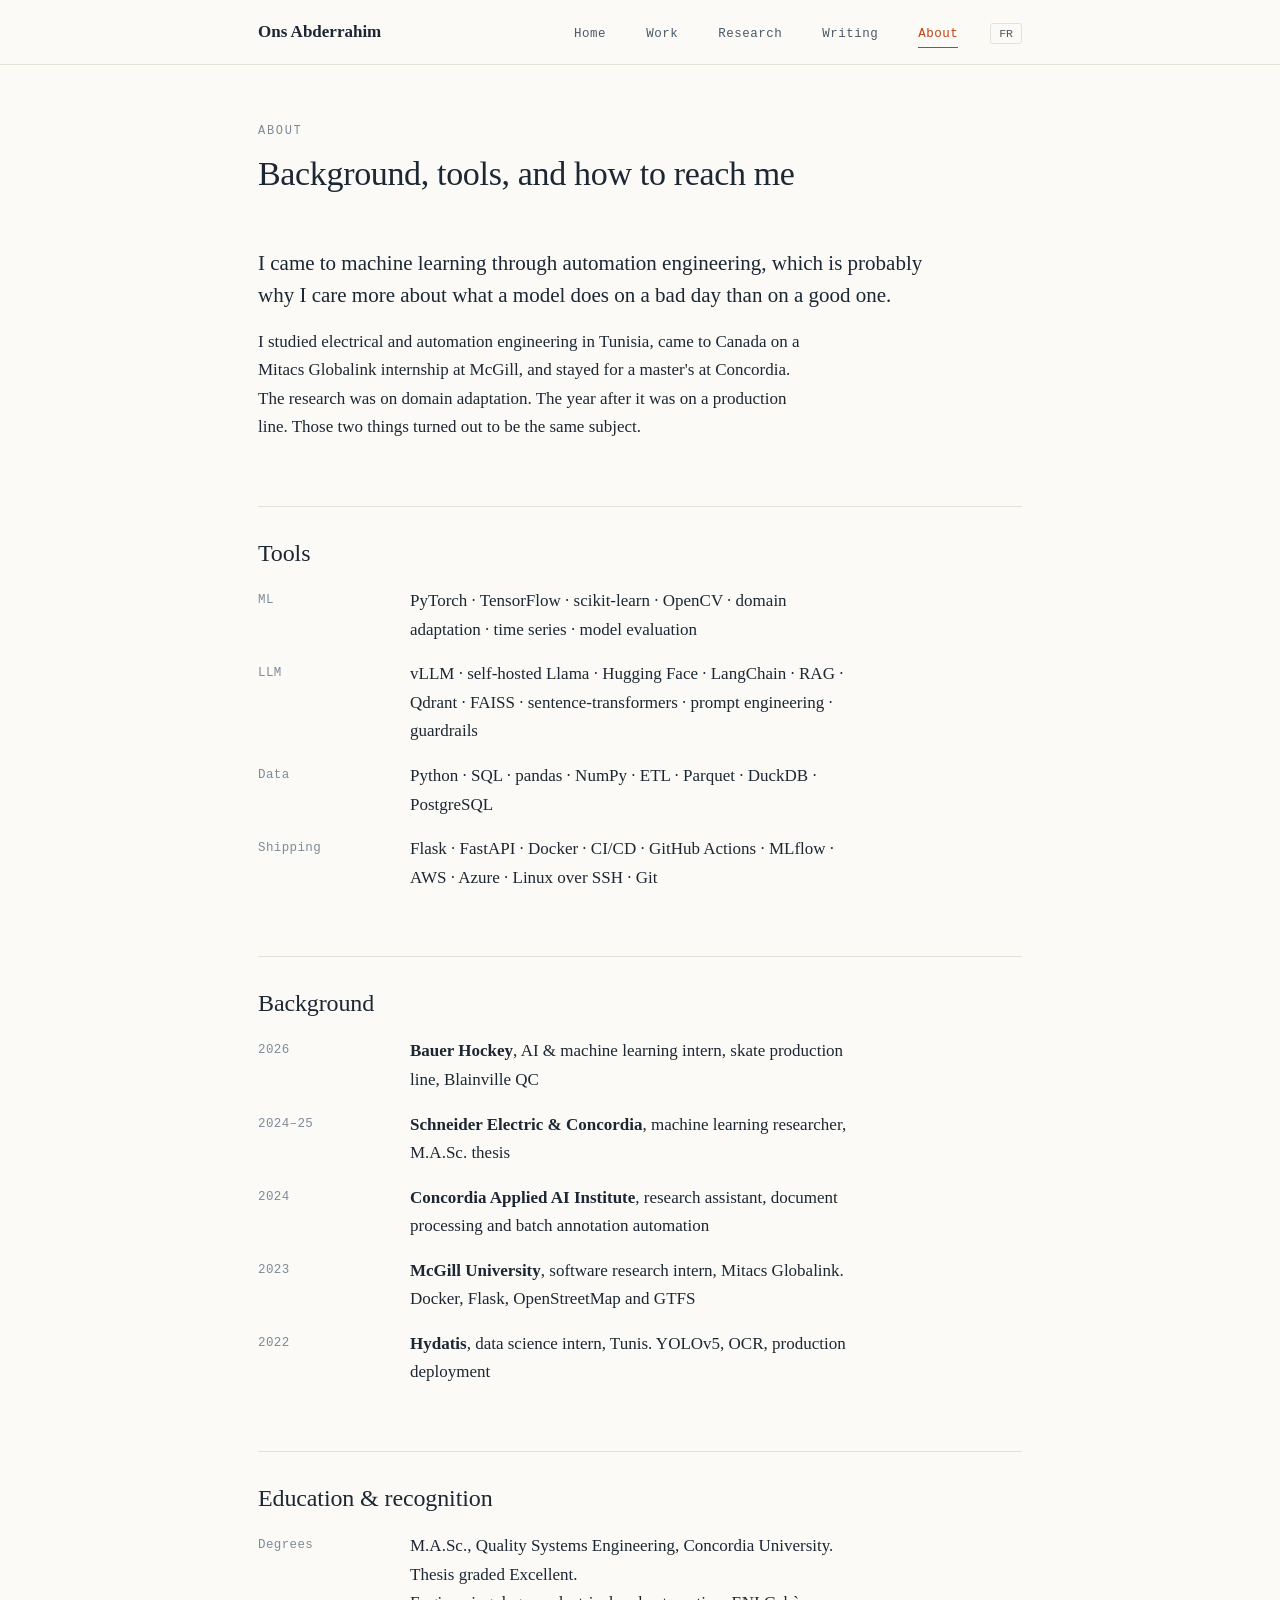
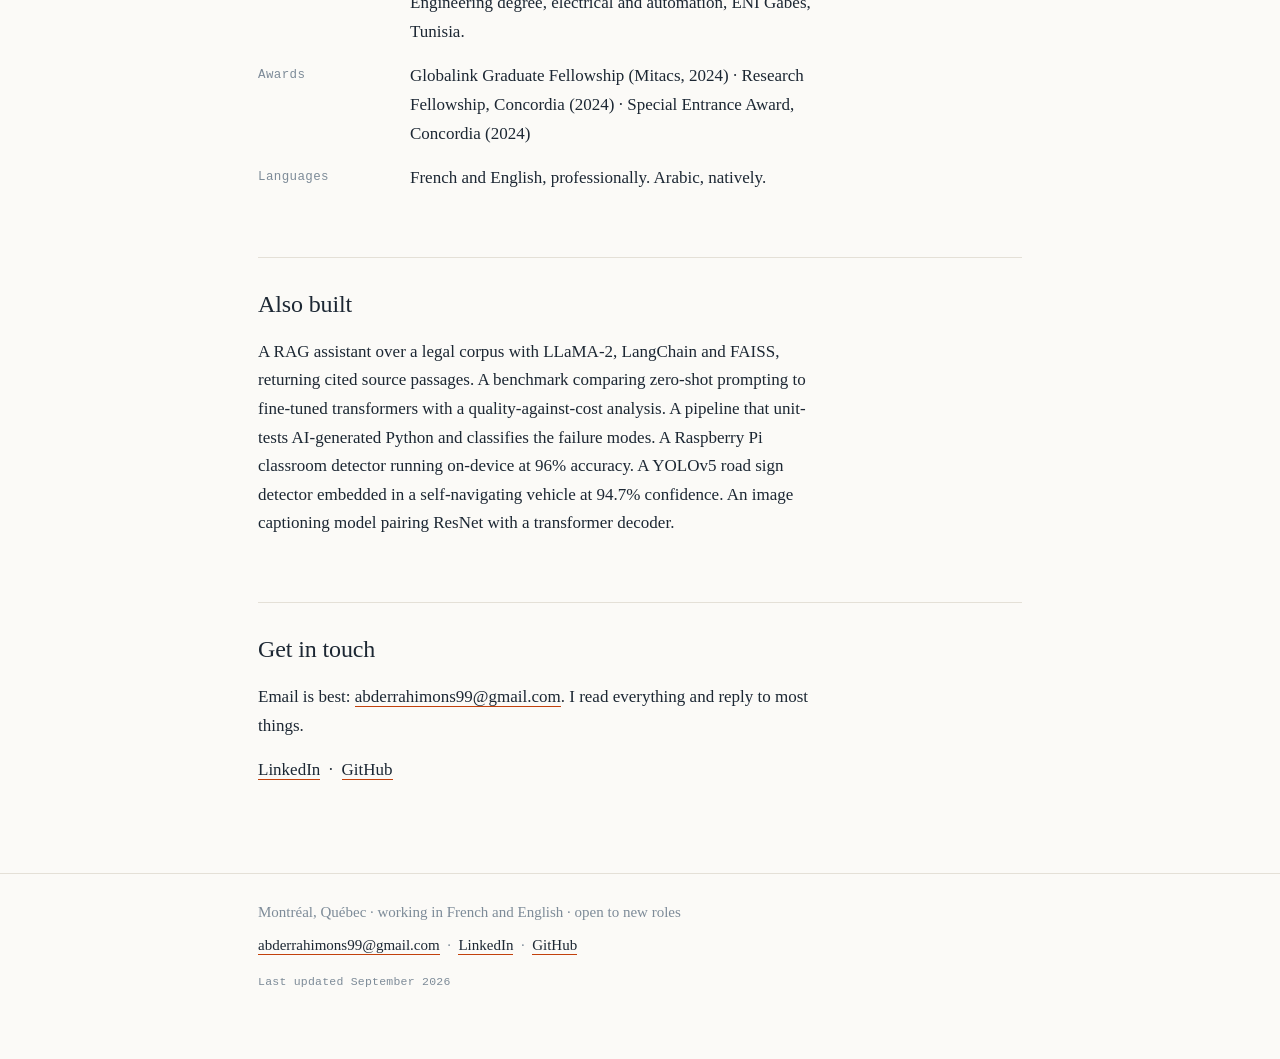
==== about.html @ 5cc40815 "Add files via upload" ====
<!DOCTYPE html>
<html lang="en">
<head>
<meta charset="utf-8">
<meta name="viewport" content="width=device-width,initial-scale=1">
<title>About | Ons Abderrahim</title>
<meta name="description" content="Background, tools, education and contact.">
<link rel="stylesheet" href="style.css">
</head>
<body>
<header class="site-head"><div class="wrap">
  <a class="brand" href="index.html">Ons Abderrahim</a>
  <nav class="site-nav">
    <a href="index.html">Home</a>
    <a href="work.html">Work</a>
    <a href="research.html">Research</a>
    <a href="writing.html">Writing</a>
    <a href="about.html">About</a>
    <button id="lang">FR</button>
  </nav>
</div></header>
<main class="wrap">
<div class="phead">
  <p class="eyebrow" data-en>About</p><p class="eyebrow" data-fr>À propos</p>
  <h1 data-en>Background, tools, and how to reach me</h1>
  <h1 data-fr>Parcours, outils, et comment me joindre</h1>
</div>

<section class="first">
  <p class="lead" data-en>I came to machine learning through automation engineering, which is probably why I care more about what a model does on a bad day than on a good one.</p>
  <p class="lead" data-fr>Je suis venue à l'apprentissage automatique par le génie de l'automatisation, ce qui explique sans doute pourquoi je m'intéresse davantage à ce qu'un modèle fait un mauvais jour qu'un bon.</p>
  <p data-en>I studied electrical and automation engineering in Tunisia, came to Canada on a Mitacs Globalink internship at McGill, and stayed for a master's at Concordia. The research was on domain adaptation. The year after it was on a production line. Those two things turned out to be the same subject.</p>
  <p data-fr>J'ai étudié le génie électrique et automatique en Tunisie, je suis venue au Canada pour un stage Mitacs Globalink à McGill, et je suis restée pour une maîtrise à Concordia. La recherche portait sur l'adaptation de domaine. L'année suivante s'est passée sur une ligne de production. Ces deux choses se sont révélées être le même sujet.</p>
</section>

<section>
  <h2 data-en>Tools</h2><h2 data-fr>Outils</h2>
  <div class="row"><div class="k">ML</div><div class="v">PyTorch · TensorFlow · scikit-learn · OpenCV · domain adaptation · time series · model evaluation</div></div>
  <div class="row"><div class="k">LLM</div><div class="v">vLLM · self-hosted Llama · Hugging Face · LangChain · RAG · Qdrant · FAISS · sentence-transformers · prompt engineering · guardrails</div></div>
  <div class="row"><div class="k" data-en>Data</div><div class="k" data-fr>Données</div><div class="v">Python · SQL · pandas · NumPy · ETL · Parquet · DuckDB · PostgreSQL</div></div>
  <div class="row"><div class="k" data-en>Shipping</div><div class="k" data-fr>Livraison</div><div class="v">Flask · FastAPI · Docker · CI/CD · GitHub Actions · MLflow · AWS · Azure · Linux over SSH · Git</div></div>
</section>

<section>
  <h2 data-en>Background</h2><h2 data-fr>Parcours</h2>
  <div class="row"><div class="k">2026</div>
    <div class="v" data-en><strong>Bauer Hockey</strong>, AI &amp; machine learning intern, skate production line, Blainville QC</div>
    <div class="v" data-fr><strong>Bauer Hockey</strong>, stagiaire IA et apprentissage automatique, ligne de production de patins, Blainville QC</div></div>
  <div class="row"><div class="k">2024–25</div>
    <div class="v" data-en><strong>Schneider Electric &amp; Concordia</strong>, machine learning researcher, M.A.Sc. thesis</div>
    <div class="v" data-fr><strong>Schneider Electric et Concordia</strong>, chercheuse en apprentissage automatique, mémoire de M.A.Sc.</div></div>
  <div class="row"><div class="k">2024</div>
    <div class="v" data-en><strong>Concordia Applied AI Institute</strong>, research assistant, document processing and batch annotation automation</div>
    <div class="v" data-fr><strong>Concordia Applied AI Institute</strong>, assistante de recherche, automatisation du traitement documentaire et de l'annotation par lots</div></div>
  <div class="row"><div class="k">2023</div>
    <div class="v" data-en><strong>McGill University</strong>, software research intern, Mitacs Globalink. Docker, Flask, OpenStreetMap and GTFS</div>
    <div class="v" data-fr><strong>Université McGill</strong>, stagiaire de recherche logicielle, Mitacs Globalink. Docker, Flask, OpenStreetMap et GTFS</div></div>
  <div class="row"><div class="k">2022</div>
    <div class="v" data-en><strong>Hydatis</strong>, data science intern, Tunis. YOLOv5, OCR, production deployment</div>
    <div class="v" data-fr><strong>Hydatis</strong>, stagiaire en science des données, Tunis. YOLOv5, OCR, mise en production</div></div>
</section>

<section>
  <h2 data-en>Education &amp; recognition</h2><h2 data-fr>Formation et distinctions</h2>
  <div class="row"><div class="k" data-en>Degrees</div><div class="k" data-fr>Diplômes</div>
    <div class="v" data-en>M.A.Sc., Quality Systems Engineering, Concordia University. Thesis graded Excellent.<br>Engineering degree, electrical and automation, ENI Gabès, Tunisia.</div>
    <div class="v" data-fr>M.A.Sc., ingénierie des systèmes qualité, Université Concordia. Mémoire classé Excellent.<br>Diplôme d'ingénieur, génie électrique et automatique, ENI Gabès, Tunisie.</div></div>
  <div class="row"><div class="k" data-en>Awards</div><div class="k" data-fr>Distinctions</div>
    <div class="v">Globalink Graduate Fellowship (Mitacs, 2024) · Research Fellowship, Concordia (2024) · Special Entrance Award, Concordia (2024)</div></div>
  <div class="row"><div class="k" data-en>Languages</div><div class="k" data-fr>Langues</div>
    <div class="v" data-en>French and English, professionally. Arabic, natively.</div>
    <div class="v" data-fr>Français et anglais, professionnellement. Arabe, langue maternelle.</div></div>
</section>

<section>
  <h2 data-en>Also built</h2><h2 data-fr>Aussi construit</h2>
  <p data-en>A RAG assistant over a legal corpus with LLaMA-2, LangChain and FAISS, returning cited source passages. A benchmark comparing zero-shot prompting to fine-tuned transformers with a quality-against-cost analysis. A pipeline that unit-tests AI-generated Python and classifies the failure modes. A Raspberry Pi classroom detector running on-device at 96% accuracy. A YOLOv5 road sign detector embedded in a self-navigating vehicle at 94.7% confidence. An image captioning model pairing ResNet with a transformer decoder.</p>
  <p data-fr>Un assistant RAG sur un corpus juridique avec LLaMA-2, LangChain et FAISS, restituant les passages sources cités. Un banc d'essai comparant le prompting zero-shot à des transformeurs affinés avec analyse qualité-coût. Un pipeline qui teste unitairement du code Python généré par IA et classifie les modes de défaillance. Un détecteur de salle de classe sur Raspberry Pi, inférence embarquée, 96 % de précision. Un détecteur de panneaux routiers YOLOv5 embarqué dans un véhicule autonome à 94,7 % de confiance. Un modèle de description d'images couplant ResNet à un décodeur transformeur.</p>
</section>

<section>
  <h2 data-en>Get in touch</h2><h2 data-fr>Me joindre</h2>
  <p data-en>Email is best: <a href="mailto:abderrahimons99@gmail.com">abderrahimons99@gmail.com</a>. I read everything and reply to most things.</p>
  <p data-fr>Le courriel est le plus simple : <a href="mailto:abderrahimons99@gmail.com">abderrahimons99@gmail.com</a>. Je lis tout et réponds à presque tout.</p>
  <p><a href="https://www.linkedin.com/in/ons-abderrahim">LinkedIn</a> &nbsp;·&nbsp; <a href="https://github.com/ons-abderrahim">GitHub</a></p>
</section>
</main>
<footer><div class="wrap">
  <p data-en>Montréal, Québec &middot; working in French and English &middot; open to new roles</p>
  <p data-fr>Montréal, Québec &middot; je travaille en français et en anglais &middot; ouverte à de nouveaux postes</p>
  <p><a href="mailto:abderrahimons99@gmail.com">abderrahimons99@gmail.com</a> &nbsp;·&nbsp;
     <a href="https://www.linkedin.com/in/ons-abderrahim">LinkedIn</a> &nbsp;·&nbsp;
     <a href="https://github.com/ons-abderrahim">GitHub</a></p>
  <p class="mono" style="margin-top:14px;font-size:11.5px">Last updated September 2026</p>
</div></footer>
<script src="nav.js"></script>
</body></html>
---- style.css ----
:root{
  --paper:#FBFAF7; --panel:#F4F1EA; --ink:#1C2733; --mid:#4A5A68; --muted:#7D8B98;
  --rule:#E4E0D7; --mark:#C2410C; --mark-soft:#FBEDE4;
  --serif:Georgia,'Iowan Old Style','Palatino Linotype',serif;
  --mono:ui-monospace,'SF Mono',Menlo,Consolas,monospace;
}
*{box-sizing:border-box}
html{-webkit-text-size-adjust:100%;scroll-behavior:smooth}
body{margin:0;background:var(--paper);color:var(--ink);font:17px/1.68 var(--serif)}
.wrap{max-width:820px;margin:0 auto;padding:0 28px}
a{color:var(--ink);text-decoration:none;border-bottom:1px solid var(--mark);padding-bottom:1px}
a:hover{background:var(--mark-soft)}
.mono{font-family:var(--mono);font-size:12.5px;letter-spacing:.02em}

/* ---- header ---- */
.site-head{border-bottom:1px solid var(--rule);background:var(--paper);position:sticky;top:0;z-index:10}
.site-head .wrap{display:flex;align-items:baseline;justify-content:space-between;padding-top:18px;padding-bottom:16px;gap:24px}
.brand{font-size:17px;font-weight:bold;border:0;white-space:nowrap}
.brand:hover{background:none;color:var(--mark)}
.site-nav{display:flex;align-items:baseline;gap:20px;flex-wrap:wrap}
.site-nav a{margin-right:20px}
.site-nav a:last-of-type{margin-right:12px}
.site-nav a{color:var(--mid);border:0;font-family:var(--mono);font-size:12.5px;letter-spacing:.04em}
.site-nav a:hover{color:var(--mark);background:none}
.site-nav a.on{color:var(--mark);border-bottom:1px solid var(--mark)}
#lang{cursor:pointer;background:none;border:1px solid var(--rule);border-radius:3px;
  color:var(--mid);font-family:var(--mono);font-size:11.5px;padding:3px 8px}
#lang:hover{color:var(--mark);border-color:var(--mark)}

/* ---- page heads ---- */
.phead{padding:56px 0 0}
.eyebrow{font-family:var(--mono);font-size:12px;letter-spacing:.14em;text-transform:uppercase;color:var(--muted);margin:0 0 12px}
h1{font-size:34px;line-height:1.22;margin:0;font-weight:normal;letter-spacing:-.01em}
.sub{font-size:19px;line-height:1.55;color:var(--mid);margin:16px 0 0;max-width:60ch}

/* ---- text ---- */
h2{font-size:24px;margin:0 0 14px;font-weight:normal;letter-spacing:-.005em}
h3{font-size:18px;margin:0 0 4px}
p{margin:0 0 16px;max-width:66ch}
.lead{font-size:21px;line-height:1.55}
em.hl{font-style:normal;background:var(--mark-soft);padding:1px 4px}
.num{color:var(--mark);font-weight:bold}
.muted{color:var(--muted)}

/* ---- sections ---- */
section{margin:64px 0 0;padding-top:26px;border-top:1px solid var(--rule)}
section.first{border-top:0;padding-top:0;margin-top:52px}

/* ---- case study ---- */
.case{margin:0 0 60px;padding:0 0 60px;border-bottom:1px solid var(--rule)}
.case:last-child{border-bottom:0;margin-bottom:0;padding-bottom:0}
.case-meta{font-family:var(--mono);font-size:12.5px;color:var(--muted);margin:0 0 10px;letter-spacing:.03em}
.case h2{margin-bottom:6px}
.field{margin:22px 0 0}
.field .label{font-family:var(--mono);font-size:11.5px;letter-spacing:.12em;text-transform:uppercase;color:var(--mark);margin:0 0 6px}
blockquote{margin:26px 0;padding:2px 0 2px 20px;border-left:2px solid var(--mark);font-size:19px;line-height:1.55}
blockquote p:last-child{margin-bottom:0}
.stack{font-family:var(--mono);font-size:12.5px;color:var(--muted);margin-top:22px;line-height:1.7}

/* ---- cards / lists ---- */
.teasers{margin:34px 0 0}
.teaser{display:block;border:1px solid var(--rule);border-radius:5px;background:#fff;
  padding:20px 22px;margin:0 0 14px;color:inherit}
.teaser:hover{border-color:var(--mark);background:#fff}
.teaser .t{font-weight:bold;font-size:17px}
.teaser .d{color:var(--mid);margin:5px 0 0;font-size:15.5px;line-height:1.55}
.teaser .w{font-family:var(--mono);font-size:11.5px;color:var(--muted);margin-top:9px;letter-spacing:.04em}

.pub{margin:0 0 22px;padding:0 0 22px;border-bottom:1px solid var(--rule);max-width:70ch}
.pub:last-child{border-bottom:0}
.pub .venue{font-family:var(--mono);font-size:12.5px;color:var(--muted);display:block;margin-top:5px}

.row{display:flex;gap:22px;margin:0 0 16px;max-width:70ch}
.row .k{flex:0 0 130px;font-family:var(--mono);font-size:12.5px;color:var(--muted);letter-spacing:.03em;padding-top:3px}
.row .v{flex:1}

pre{background:var(--panel);border:1px solid var(--rule);border-radius:4px;padding:16px 18px;
  overflow-x:auto;font-family:var(--mono);font-size:12.5px;line-height:1.6;margin:0 0 18px}
code{font-family:var(--mono);font-size:.92em;background:var(--panel);padding:1px 4px;border-radius:3px}
pre code{background:none;padding:0}

footer{margin:88px 0 0;padding:26px 0 60px;border-top:1px solid var(--rule);color:var(--muted);font-size:15px}
footer p{margin:0 0 8px}

/* ---- bilingual ---- */
[data-fr]{display:none}
body.fr [data-en]{display:none}
body.fr [data-fr]{display:block}
body.fr span[data-fr],body.fr em[data-fr],body.fr a[data-fr],body.fr strong[data-fr]{display:inline}
span[data-en],em[data-en],a[data-en],strong[data-en]{display:inline}

@media(max-width:640px){
  body{font-size:16px} h1{font-size:27px} .sub{font-size:17px} .lead{font-size:19px}
  .site-head .wrap{flex-direction:column;align-items:flex-start;gap:12px}
  .row{display:block}.row .k{margin-bottom:3px}
}

/* ============ MOTION & DEPTH ============ */

/* scroll reveal */
.rise{opacity:0;transform:translateY(16px);
  transition:opacity .62s cubic-bezier(.22,.68,.36,1),transform .62s cubic-bezier(.22,.68,.36,1)}
.rise.in{opacity:1;transform:none}

/* hero: staggered entrance on load */
@keyframes riseIn{from{opacity:0;transform:translateY(18px)}to{opacity:1;transform:none}}
.phead h1{animation:riseIn .7s cubic-bezier(.22,.68,.36,1) both}
.phead .eyebrow{animation:riseIn .6s cubic-bezier(.22,.68,.36,1) both}
.phead .sub{animation:riseIn .7s cubic-bezier(.22,.68,.36,1) .12s both}

/* the highlight wipes in behind the key phrase */
@keyframes wipe{from{background-size:0 100%}to{background-size:100% 100%}}
em.hl{background:linear-gradient(var(--mark-soft),var(--mark-soft)) left center/0 100% no-repeat;
  animation:wipe .75s cubic-bezier(.22,.68,.36,1) .55s forwards;padding:1px 5px}

/* nav underline grows from the left */
.site-nav a{position:relative;padding-bottom:3px}
.site-nav a::after{content:"";position:absolute;left:0;bottom:0;height:1px;width:100%;
  background:var(--mark);transform:scaleX(0);transform-origin:left;
  transition:transform .28s cubic-bezier(.22,.68,.36,1)}
.site-nav a:hover::after{transform:scaleX(1)}
.site-nav a.on::after{transform:scaleX(1)}
.site-nav a.on{border-bottom:0}

/* teaser cards lift and reveal an arrow */
.teaser{transition:transform .3s cubic-bezier(.22,.68,.36,1),box-shadow .3s ease,border-color .3s ease;
  position:relative;overflow:hidden}
.teaser::before{content:"";position:absolute;left:0;top:0;bottom:0;width:3px;background:var(--mark);
  transform:scaleY(0);transform-origin:top;transition:transform .34s cubic-bezier(.22,.68,.36,1)}
.teaser:hover{transform:translateY(-3px);box-shadow:0 10px 26px -14px rgba(28,39,51,.28);border-color:var(--rule)}
.teaser:hover::before{transform:scaleY(1)}
.teaser .t{transition:color .22s ease}
.teaser:hover .t{color:var(--mark)}
.teaser .t::after{content:" \2192";opacity:0;margin-left:0;
  transition:opacity .26s ease,margin-left .26s cubic-bezier(.22,.68,.36,1)}
.teaser:hover .t::after{opacity:1;margin-left:5px}

/* case studies: a marker in the left gutter */
.case{position:relative}
@media(min-width:1040px){
  .case::before{content:"";position:absolute;left:-38px;top:9px;width:7px;height:7px;
    border-radius:50%;background:var(--mark);opacity:.85}
  .case::after{content:"";position:absolute;left:-35px;top:24px;bottom:8px;width:1px;
    background:linear-gradient(var(--rule),transparent)}
  .case:last-child::after{display:none}
}

/* field labels get a small leading rule that draws in */
.field .label{position:relative;padding-left:0}
.field{border-left:1px solid var(--rule);padding-left:18px;margin-left:1px;
  transition:border-color .3s ease}
.field:hover{border-left-color:var(--mark)}

/* blockquote mark */
blockquote{position:relative;background:linear-gradient(90deg,var(--mark-soft),transparent 62%);
  padding:14px 0 14px 20px;border-radius:0 4px 4px 0}

/* links: underline grows rather than sits there */
main a:not(.teaser):not(.brand){border-bottom:0;
  background:linear-gradient(var(--mark),var(--mark)) left bottom/100% 1px no-repeat;
  padding-bottom:1px;transition:background-size .26s cubic-bezier(.22,.68,.36,1)}
main a:not(.teaser):not(.brand):hover{background-image:linear-gradient(var(--mark-soft),var(--mark-soft));
  background-size:100% 100%}

/* numbers tick up slightly on hover of their paragraph */
.num{transition:color .2s ease}
p:hover .num{color:#9A3412}

/* publications */
.pub{transition:padding-left .3s cubic-bezier(.22,.68,.36,1)}
.pub:hover{padding-left:10px}

/* reading progress */
#prog{position:fixed;top:0;left:0;height:2px;width:0;background:var(--mark);z-index:20;
  transition:width .08s linear}

/* respect reduced motion */
@media (prefers-reduced-motion:reduce){
  *,*::before,*::after{animation:none !important;transition:none !important}
  .rise{opacity:1;transform:none}
  em.hl{background:var(--mark-soft);background-size:auto}
}
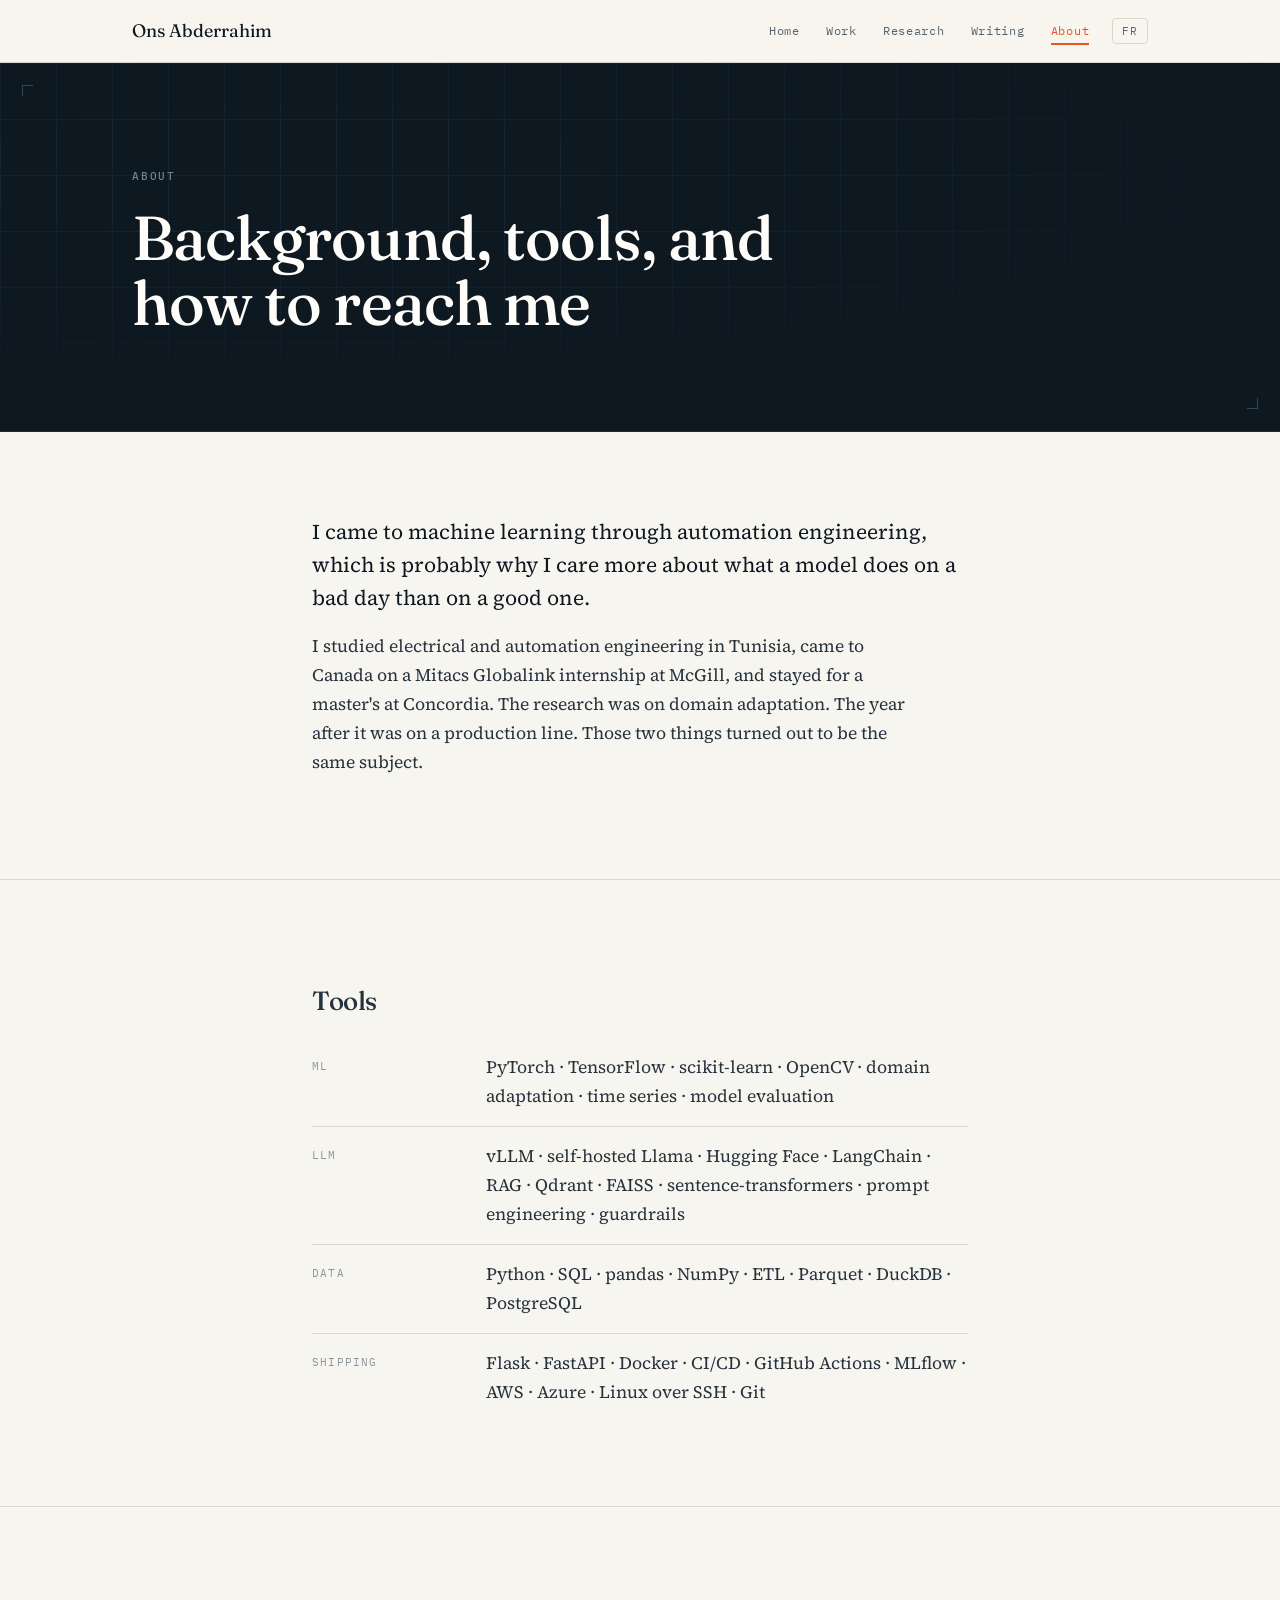
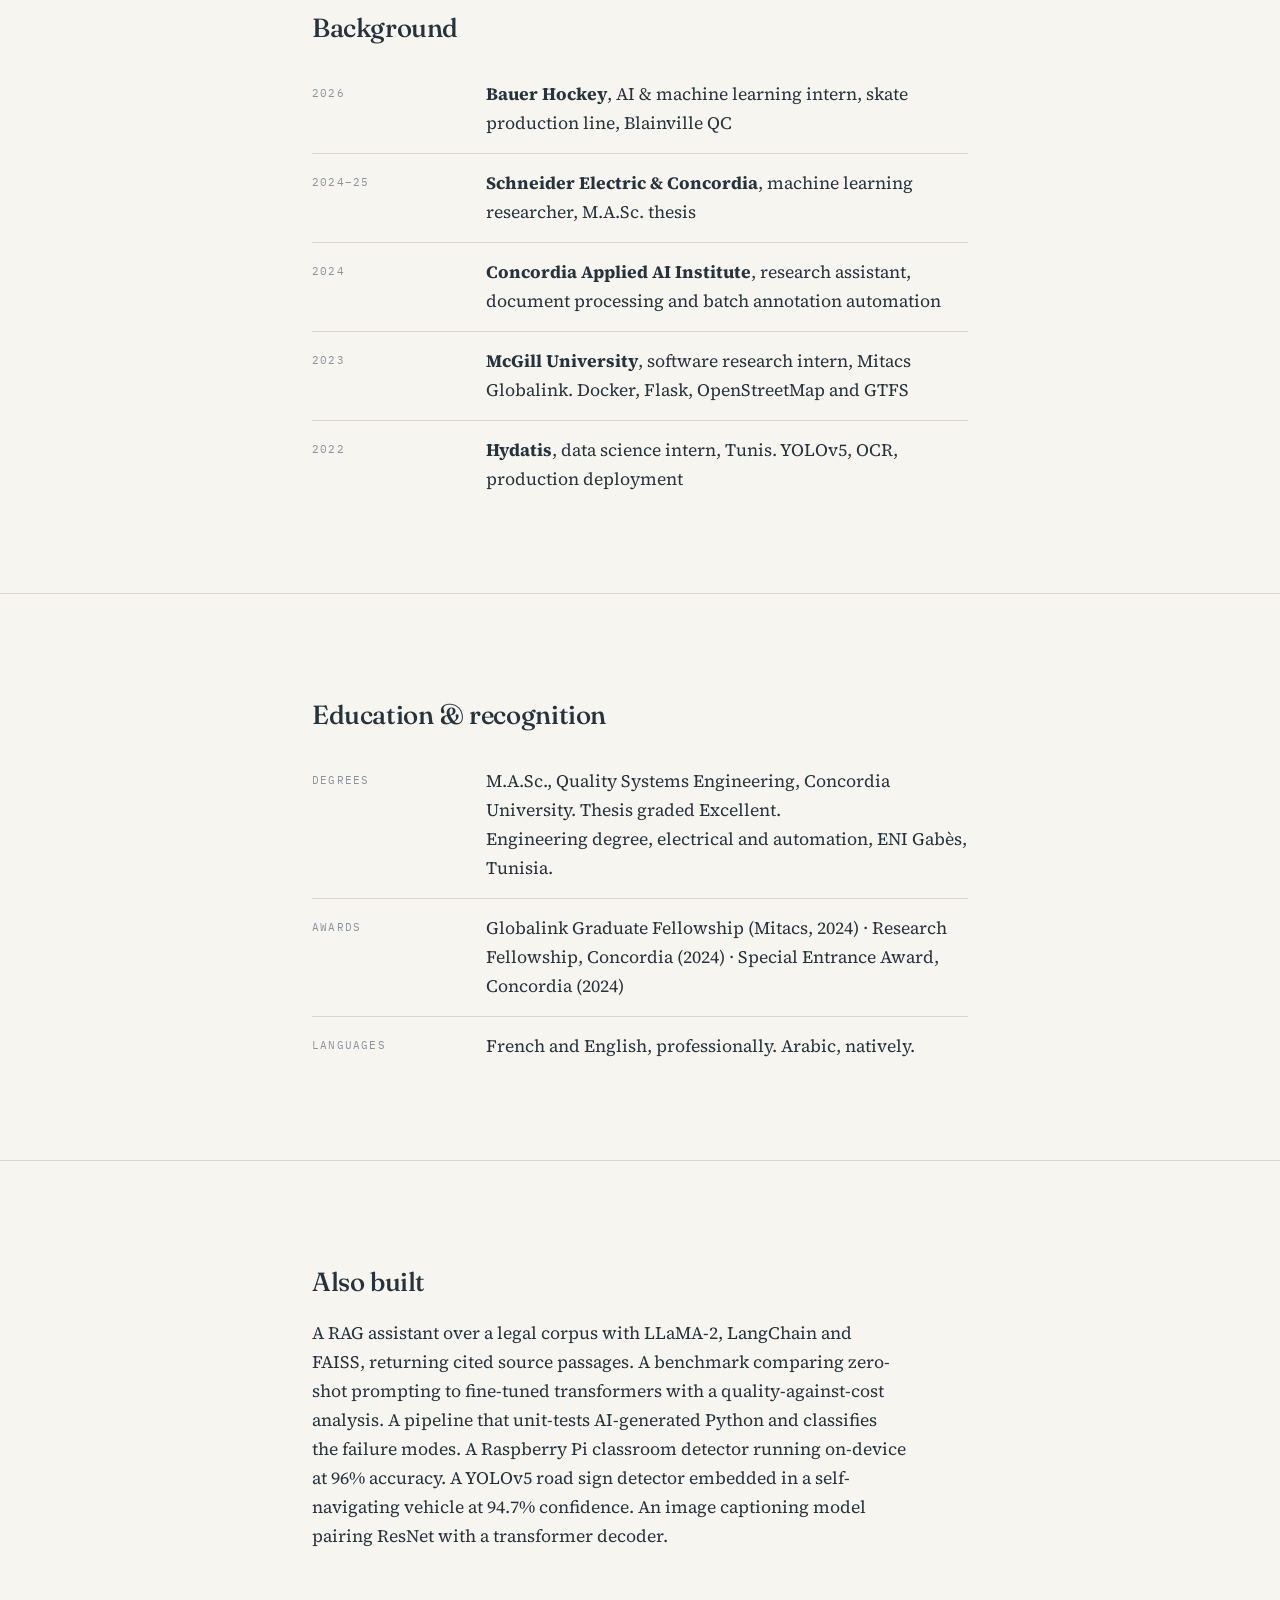
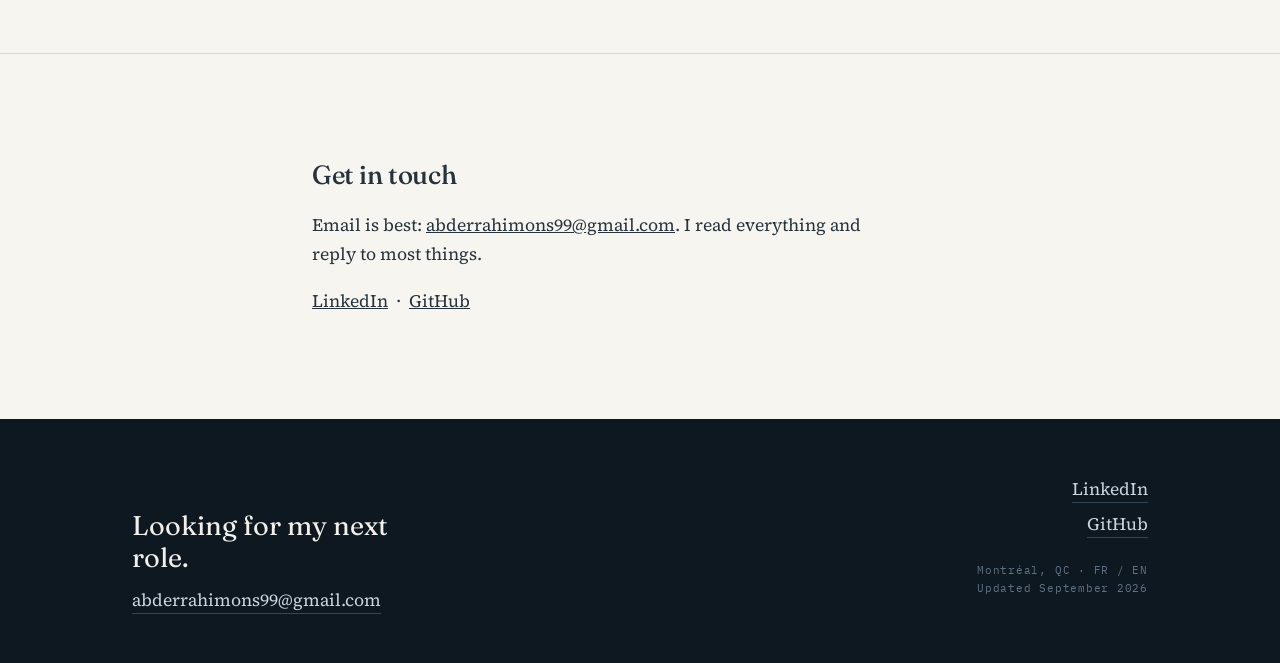
==== commit 412c0dac: "Add files via upload" ====
--- a/about.html
+++ b/about.html
@@ -5,43 +5,40 @@
 <meta name="viewport" content="width=device-width,initial-scale=1">
 <title>About | Ons Abderrahim</title>
 <meta name="description" content="Background, tools, education and contact.">
-<link rel="stylesheet" href="style.css">
-</head>
-<body>
-<header class="site-head"><div class="wrap">
+<link rel="preconnect" href="https://fonts.googleapis.com"><link rel="preconnect" href="https://fonts.gstatic.com" crossorigin>
+<link href="https://fonts.googleapis.com/css2?family=Fraunces:opsz,wght@9..144,400..600&family=IBM+Plex+Mono:wght@400;500&family=Source+Serif+4:opsz,wght@8..60,400;600&display=swap" rel="stylesheet">
+<link rel="stylesheet" href="style.css"></head><body>
+<header class="head"><div class="wrap">
   <a class="brand" href="index.html">Ons Abderrahim</a>
-  <nav class="site-nav">
-    <a href="index.html">Home</a>
-    <a href="work.html">Work</a>
-    <a href="research.html">Research</a>
-    <a href="writing.html">Writing</a>
-    <a href="about.html">About</a>
+  <nav class="nav">
+    <a href="index.html">Home</a><a href="work.html">Work</a><a href="research.html">Research</a>
+    <a href="writing.html">Writing</a><a href="about.html">About</a>
     <button id="lang">FR</button>
   </nav>
 </div></header>
-<main class="wrap">
-<div class="phead">
-  <p class="eyebrow" data-en>About</p><p class="eyebrow" data-fr>À propos</p>
+
+
+<main>
+<section class="hero"><span class="tick tl"></span><span class="tick br"></span><div class="wrap">
+  <p class="lab" data-en>About</p><p class="lab" data-fr>À propos</p>
   <h1 data-en>Background, tools, and how to reach me</h1>
   <h1 data-fr>Parcours, outils, et comment me joindre</h1>
-</div>
-
-<section class="first">
+</div></div></section>
+<main>
+<section><div class="wrap narrow">
   <p class="lead" data-en>I came to machine learning through automation engineering, which is probably why I care more about what a model does on a bad day than on a good one.</p>
   <p class="lead" data-fr>Je suis venue à l'apprentissage automatique par le génie de l'automatisation, ce qui explique sans doute pourquoi je m'intéresse davantage à ce qu'un modèle fait un mauvais jour qu'un bon.</p>
   <p data-en>I studied electrical and automation engineering in Tunisia, came to Canada on a Mitacs Globalink internship at McGill, and stayed for a master's at Concordia. The research was on domain adaptation. The year after it was on a production line. Those two things turned out to be the same subject.</p>
   <p data-fr>J'ai étudié le génie électrique et automatique en Tunisie, je suis venue au Canada pour un stage Mitacs Globalink à McGill, et je suis restée pour une maîtrise à Concordia. La recherche portait sur l'adaptation de domaine. L'année suivante s'est passée sur une ligne de production. Ces deux choses se sont révélées être le même sujet.</p>
-</section>
-
-<section>
+</div></div></section>
+<section><div class="wrap narrow">
   <h2 data-en>Tools</h2><h2 data-fr>Outils</h2>
   <div class="row"><div class="k">ML</div><div class="v">PyTorch · TensorFlow · scikit-learn · OpenCV · domain adaptation · time series · model evaluation</div></div>
   <div class="row"><div class="k">LLM</div><div class="v">vLLM · self-hosted Llama · Hugging Face · LangChain · RAG · Qdrant · FAISS · sentence-transformers · prompt engineering · guardrails</div></div>
   <div class="row"><div class="k" data-en>Data</div><div class="k" data-fr>Données</div><div class="v">Python · SQL · pandas · NumPy · ETL · Parquet · DuckDB · PostgreSQL</div></div>
   <div class="row"><div class="k" data-en>Shipping</div><div class="k" data-fr>Livraison</div><div class="v">Flask · FastAPI · Docker · CI/CD · GitHub Actions · MLflow · AWS · Azure · Linux over SSH · Git</div></div>
-</section>
-
-<section>
+</div></div></section>
+<section><div class="wrap narrow">
   <h2 data-en>Background</h2><h2 data-fr>Parcours</h2>
   <div class="row"><div class="k">2026</div>
     <div class="v" data-en><strong>Bauer Hockey</strong>, AI &amp; machine learning intern, skate production line, Blainville QC</div>
@@ -58,9 +55,8 @@
   <div class="row"><div class="k">2022</div>
     <div class="v" data-en><strong>Hydatis</strong>, data science intern, Tunis. YOLOv5, OCR, production deployment</div>
     <div class="v" data-fr><strong>Hydatis</strong>, stagiaire en science des données, Tunis. YOLOv5, OCR, mise en production</div></div>
-</section>
-
-<section>
+</div></div></section>
+<section><div class="wrap narrow">
   <h2 data-en>Education &amp; recognition</h2><h2 data-fr>Formation et distinctions</h2>
   <div class="row"><div class="k" data-en>Degrees</div><div class="k" data-fr>Diplômes</div>
     <div class="v" data-en>M.A.Sc., Quality Systems Engineering, Concordia University. Thesis graded Excellent.<br>Engineering degree, electrical and automation, ENI Gabès, Tunisia.</div>
@@ -70,28 +66,30 @@
   <div class="row"><div class="k" data-en>Languages</div><div class="k" data-fr>Langues</div>
     <div class="v" data-en>French and English, professionally. Arabic, natively.</div>
     <div class="v" data-fr>Français et anglais, professionnellement. Arabe, langue maternelle.</div></div>
-</section>
-
-<section>
+</div></div></section>
+<section><div class="wrap narrow">
   <h2 data-en>Also built</h2><h2 data-fr>Aussi construit</h2>
   <p data-en>A RAG assistant over a legal corpus with LLaMA-2, LangChain and FAISS, returning cited source passages. A benchmark comparing zero-shot prompting to fine-tuned transformers with a quality-against-cost analysis. A pipeline that unit-tests AI-generated Python and classifies the failure modes. A Raspberry Pi classroom detector running on-device at 96% accuracy. A YOLOv5 road sign detector embedded in a self-navigating vehicle at 94.7% confidence. An image captioning model pairing ResNet with a transformer decoder.</p>
   <p data-fr>Un assistant RAG sur un corpus juridique avec LLaMA-2, LangChain et FAISS, restituant les passages sources cités. Un banc d'essai comparant le prompting zero-shot à des transformeurs affinés avec analyse qualité-coût. Un pipeline qui teste unitairement du code Python généré par IA et classifie les modes de défaillance. Un détecteur de salle de classe sur Raspberry Pi, inférence embarquée, 96 % de précision. Un détecteur de panneaux routiers YOLOv5 embarqué dans un véhicule autonome à 94,7 % de confiance. Un modèle de description d'images couplant ResNet à un décodeur transformeur.</p>
-</section>
-
-<section>
+</div></div></section>
+<section><div class="wrap narrow">
   <h2 data-en>Get in touch</h2><h2 data-fr>Me joindre</h2>
   <p data-en>Email is best: <a href="mailto:abderrahimons99@gmail.com">abderrahimons99@gmail.com</a>. I read everything and reply to most things.</p>
   <p data-fr>Le courriel est le plus simple : <a href="mailto:abderrahimons99@gmail.com">abderrahimons99@gmail.com</a>. Je lis tout et réponds à presque tout.</p>
   <p><a href="https://www.linkedin.com/in/ons-abderrahim">LinkedIn</a> &nbsp;·&nbsp; <a href="https://github.com/ons-abderrahim">GitHub</a></p>
-</section>
+</div></section>
 </main>
-<footer><div class="wrap">
-  <p data-en>Montréal, Québec &middot; working in French and English &middot; open to new roles</p>
-  <p data-fr>Montréal, Québec &middot; je travaille en français et en anglais &middot; ouverte à de nouveaux postes</p>
-  <p><a href="mailto:abderrahimons99@gmail.com">abderrahimons99@gmail.com</a> &nbsp;·&nbsp;
-     <a href="https://www.linkedin.com/in/ons-abderrahim">LinkedIn</a> &nbsp;·&nbsp;
-     <a href="https://github.com/ons-abderrahim">GitHub</a></p>
-  <p class="mono" style="margin-top:14px;font-size:11.5px">Last updated September 2026</p>
-</div></footer>
-<script src="nav.js"></script>
-</body></html>
+</main>
+<footer><div class="wrap"><div class="fgrid">
+  <div>
+    <p class="big" data-en>Looking for my next role.</p>
+    <p class="big" data-fr>À la recherche de mon prochain poste.</p>
+    <p style="margin:0"><a href="mailto:abderrahimons99@gmail.com">abderrahimons99@gmail.com</a></p>
+  </div>
+  <div style="text-align:right">
+    <p style="margin:0 0 6px"><a href="https://www.linkedin.com/in/ons-abderrahim">LinkedIn</a></p>
+    <p style="margin:0 0 6px"><a href="https://github.com/ons-abderrahim">GitHub</a></p>
+    <p class="meta">Montréal, QC &middot; FR / EN<br>Updated September 2026</p>
+  </div>
+</div></div></footer>
+<script src="app.js"></script></body></html>
--- a/style.css
+++ b/style.css
@@ -1,182 +1,203 @@
+/* ===================================================================
+   Ons Abderrahim — portfolio
+   Blueprint palette. Fraunces display / IBM Plex Mono / system serif.
+   =================================================================== */
 :root{
-  --paper:#FBFAF7; --panel:#F4F1EA; --ink:#1C2733; --mid:#4A5A68; --muted:#7D8B98;
-  --rule:#E4E0D7; --mark:#C2410C; --mark-soft:#FBEDE4;
-  --serif:Georgia,'Iowan Old Style','Palatino Linotype',serif;
-  --mono:ui-monospace,'SF Mono',Menlo,Consolas,monospace;
+  --ink:#0E1821; --ink-2:#16232F; --line:#1E2E3C;
+  --paper:#F7F5F0; --paper-2:#EFEBE2; --rule:#DDD7C9;
+  --body:#26323C; --mid:#55646F; --muted:#8A949D;
+  --sig:#E2581F; --sig-2:#B8420F; --sig-soft:#FBE9DF;
+  --blue:#2E6F8E;
+  --disp:'Fraunces',Georgia,serif;
+  --txt:'Source Serif 4',Georgia,serif;
+  --mono:'IBM Plex Mono',ui-monospace,Menlo,monospace;
+  --max:1080px;
 }
 *{box-sizing:border-box}
 html{-webkit-text-size-adjust:100%;scroll-behavior:smooth}
-body{margin:0;background:var(--paper);color:var(--ink);font:17px/1.68 var(--serif)}
-.wrap{max-width:820px;margin:0 auto;padding:0 28px}
-a{color:var(--ink);text-decoration:none;border-bottom:1px solid var(--mark);padding-bottom:1px}
-a:hover{background:var(--mark-soft)}
-.mono{font-family:var(--mono);font-size:12.5px;letter-spacing:.02em}
-
-/* ---- header ---- */
-.site-head{border-bottom:1px solid var(--rule);background:var(--paper);position:sticky;top:0;z-index:10}
-.site-head .wrap{display:flex;align-items:baseline;justify-content:space-between;padding-top:18px;padding-bottom:16px;gap:24px}
-.brand{font-size:17px;font-weight:bold;border:0;white-space:nowrap}
-.brand:hover{background:none;color:var(--mark)}
-.site-nav{display:flex;align-items:baseline;gap:20px;flex-wrap:wrap}
-.site-nav a{margin-right:20px}
-.site-nav a:last-of-type{margin-right:12px}
-.site-nav a{color:var(--mid);border:0;font-family:var(--mono);font-size:12.5px;letter-spacing:.04em}
-.site-nav a:hover{color:var(--mark);background:none}
-.site-nav a.on{color:var(--mark);border-bottom:1px solid var(--mark)}
-#lang{cursor:pointer;background:none;border:1px solid var(--rule);border-radius:3px;
-  color:var(--mid);font-family:var(--mono);font-size:11.5px;padding:3px 8px}
-#lang:hover{color:var(--mark);border-color:var(--mark)}
-
-/* ---- page heads ---- */
-.phead{padding:56px 0 0}
-.eyebrow{font-family:var(--mono);font-size:12px;letter-spacing:.14em;text-transform:uppercase;color:var(--muted);margin:0 0 12px}
-h1{font-size:34px;line-height:1.22;margin:0;font-weight:normal;letter-spacing:-.01em}
-.sub{font-size:19px;line-height:1.55;color:var(--mid);margin:16px 0 0;max-width:60ch}
-
-/* ---- text ---- */
-h2{font-size:24px;margin:0 0 14px;font-weight:normal;letter-spacing:-.005em}
-h3{font-size:18px;margin:0 0 4px}
-p{margin:0 0 16px;max-width:66ch}
-.lead{font-size:21px;line-height:1.55}
-em.hl{font-style:normal;background:var(--mark-soft);padding:1px 4px}
-.num{color:var(--mark);font-weight:bold}
+body{margin:0;background:var(--paper);color:var(--body);
+  font:17.5px/1.66 var(--txt);font-variation-settings:"opsz" 14}
+.wrap{max-width:var(--max);margin:0 auto;padding:0 32px}
+.narrow{max-width:720px}
+img,svg{max-width:100%}
+
+h1,h2,h3{font-family:var(--disp);font-weight:500;letter-spacing:-.015em;line-height:1.14;
+  font-variation-settings:"SOFT" 0,"WONK" 1,"opsz" 40}
+a{color:inherit}
+
+/* ---------- label / mono ---------- */
+.lab{display:block;font-family:var(--mono);font-size:11px;letter-spacing:.16em;text-transform:uppercase;
+  color:var(--muted);font-weight:500}
+.lab-sig{color:var(--sig)}
+
+/* ================= HEADER ================= */
+.head{position:sticky;top:0;z-index:40;background:rgba(247,245,240,.88);
+  backdrop-filter:saturate(1.4) blur(10px);border-bottom:1px solid var(--rule)}
+.head .wrap{display:flex;align-items:center;justify-content:space-between;height:62px;gap:26px}
+.brand{font-family:var(--disp);font-size:18px;text-decoration:none;color:var(--ink);
+  font-variation-settings:"WONK" 1;white-space:nowrap}
+.brand:hover{color:var(--sig)}
+.nav{display:flex;align-items:center;gap:4px;flex-wrap:wrap}
+.nav a{font-family:var(--mono);font-size:12px;letter-spacing:.06em;color:var(--mid);
+  text-decoration:none;padding:7px 11px;border-radius:4px;position:relative;transition:color .2s,background .2s}
+.nav a:hover{color:var(--ink);background:var(--paper-2)}
+.nav a.on{color:var(--sig)}
+.nav a.on::after{content:"";position:absolute;left:11px;right:11px;bottom:3px;height:1.5px;background:var(--sig)}
+#lang{font-family:var(--mono);font-size:11px;letter-spacing:.08em;cursor:pointer;
+  background:none;border:1px solid var(--rule);color:var(--mid);padding:5px 9px;border-radius:4px;
+  margin-left:8px;transition:.2s}
+#lang:hover{border-color:var(--sig);color:var(--sig)}
+
+/* ================= HERO ================= */
+.hero{background:var(--ink);color:#F2EFE9;position:relative;overflow:hidden;
+  padding:104px 0 96px;border-bottom:1px solid var(--line)}
+.hero::before{content:"";position:absolute;inset:0;opacity:.5;
+  background-image:linear-gradient(var(--line) 1px,transparent 1px),
+                   linear-gradient(90deg,var(--line) 1px,transparent 1px);
+  background-size:56px 56px;
+  mask-image:radial-gradient(120% 90% at 22% 30%,#000 20%,transparent 72%);
+  -webkit-mask-image:radial-gradient(120% 90% at 22% 30%,#000 20%,transparent 72%)}
+.hero .wrap{position:relative}
+.hero .lab{color:#6E8496}
+.hero h1{font-size:clamp(34px,5.4vw,62px);line-height:1.05;color:#FFFDF9;margin:20px 0 0;max-width:17ch}
+.hero h1 .sw{color:var(--sig);display:inline-block;position:relative}
+.hero h1 .sw::after{content:"";position:absolute;left:-2px;right:-2px;bottom:.1em;height:.42em;
+  background:rgba(226,88,31,.2);transform:scaleX(0);transform-origin:left;
+  animation:sweep .8s cubic-bezier(.2,.7,.3,1) .5s forwards;z-index:-1}
+@keyframes sweep{to{transform:scaleX(1)}}
+.hero .dek{font-size:18.5px;line-height:1.62;color:#AFC0CC;max-width:56ch;margin:26px 0 0}
+.hero .cta{margin:36px 0 0;display:flex;gap:12px;flex-wrap:wrap}
+.btn{font-family:var(--mono);font-size:12.5px;letter-spacing:.06em;text-decoration:none;
+  padding:11px 20px;border-radius:5px;transition:.22s;display:inline-block}
+.btn-a{background:var(--sig);color:#fff}
+.btn-a:hover{background:var(--sig-2);transform:translateY(-1px)}
+.btn-b{border:1px solid #33465A;color:#C9D6E0}
+.btn-b:hover{border-color:var(--sig);color:var(--sig)}
+
+/* corner ticks */
+.tick{position:absolute;width:11px;height:11px;border-color:#31465A;border-style:solid;border-width:0}
+.tick.tl{top:22px;left:22px;border-top-width:1px;border-left-width:1px}
+.tick.br{bottom:22px;right:22px;border-bottom-width:1px;border-right-width:1px}
+
+/* ================= STATS ================= */
+.stats{background:var(--ink-2);color:#DCE6EC;border-bottom:1px solid var(--line)}
+.stats .grid{display:flex;flex-wrap:wrap;gap:1px;background:var(--line)}
+.stat{background:var(--ink-2);padding:26px 22px;flex:1 1 200px;min-width:180px}
+.stat .n{font-family:var(--disp);font-size:38px;line-height:1;color:var(--sig);
+  font-variation-settings:"WONK" 1}
+.stat .t{font-family:var(--mono);font-size:11px;letter-spacing:.09em;color:#7C8F9E;margin-top:9px;line-height:1.5}
+
+/* ================= SECTIONS ================= */
+main section{padding:84px 0}
+main section + section{border-top:1px solid var(--rule)}
+.shead{display:flex;align-items:baseline;margin:0 0 34px}
+.shead .idx{margin-right:16px}
+.shead h2{font-size:clamp(25px,3vw,33px);margin:0;color:var(--ink)}
+.shead .idx{font-family:var(--mono);font-size:11.5px;color:var(--sig);letter-spacing:.1em}
+p{margin:0 0 18px;max-width:66ch}
+.lead{font-size:21px;line-height:1.55;color:var(--ink)}
+.num{color:var(--sig);font-weight:600;font-variant-numeric:tabular-nums}
 .muted{color:var(--muted)}
 
-/* ---- sections ---- */
-section{margin:64px 0 0;padding-top:26px;border-top:1px solid var(--rule)}
-section.first{border-top:0;padding-top:0;margin-top:52px}
-
-/* ---- case study ---- */
-.case{margin:0 0 60px;padding:0 0 60px;border-bottom:1px solid var(--rule)}
-.case:last-child{border-bottom:0;margin-bottom:0;padding-bottom:0}
-.case-meta{font-family:var(--mono);font-size:12.5px;color:var(--muted);margin:0 0 10px;letter-spacing:.03em}
-.case h2{margin-bottom:6px}
-.field{margin:22px 0 0}
-.field .label{font-family:var(--mono);font-size:11.5px;letter-spacing:.12em;text-transform:uppercase;color:var(--mark);margin:0 0 6px}
-blockquote{margin:26px 0;padding:2px 0 2px 20px;border-left:2px solid var(--mark);font-size:19px;line-height:1.55}
-blockquote p:last-child{margin-bottom:0}
-.stack{font-family:var(--mono);font-size:12.5px;color:var(--muted);margin-top:22px;line-height:1.7}
-
-/* ---- cards / lists ---- */
-.teasers{margin:34px 0 0}
-.teaser{display:block;border:1px solid var(--rule);border-radius:5px;background:#fff;
-  padding:20px 22px;margin:0 0 14px;color:inherit}
-.teaser:hover{border-color:var(--mark);background:#fff}
-.teaser .t{font-weight:bold;font-size:17px}
-.teaser .d{color:var(--mid);margin:5px 0 0;font-size:15.5px;line-height:1.55}
-.teaser .w{font-family:var(--mono);font-size:11.5px;color:var(--muted);margin-top:9px;letter-spacing:.04em}
-
-.pub{margin:0 0 22px;padding:0 0 22px;border-bottom:1px solid var(--rule);max-width:70ch}
-.pub:last-child{border-bottom:0}
-.pub .venue{font-family:var(--mono);font-size:12.5px;color:var(--muted);display:block;margin-top:5px}
-
-.row{display:flex;gap:22px;margin:0 0 16px;max-width:70ch}
-.row .k{flex:0 0 130px;font-family:var(--mono);font-size:12.5px;color:var(--muted);letter-spacing:.03em;padding-top:3px}
-.row .v{flex:1}
-
-pre{background:var(--panel);border:1px solid var(--rule);border-radius:4px;padding:16px 18px;
-  overflow-x:auto;font-family:var(--mono);font-size:12.5px;line-height:1.6;margin:0 0 18px}
-code{font-family:var(--mono);font-size:.92em;background:var(--panel);padding:1px 4px;border-radius:3px}
+/* ================= CARDS ================= */
+.cards{display:flex;flex-direction:column;gap:16px}
+.card{display:block;text-decoration:none;color:inherit;background:#FFFDF9;
+  border:1px solid var(--rule);border-radius:7px;padding:26px 28px;position:relative;overflow:hidden;
+  transition:transform .32s cubic-bezier(.2,.7,.3,1),box-shadow .32s,border-color .32s}
+.card::before{content:"";position:absolute;inset:0 auto 0 0;width:3px;background:var(--sig);
+  transform:scaleY(0);transform-origin:top;transition:transform .36s cubic-bezier(.2,.7,.3,1)}
+.card:hover{transform:translateY(-4px);box-shadow:0 18px 40px -22px rgba(14,24,33,.4);border-color:#CFC8B7}
+.card:hover::before{transform:scaleY(1)}
+.card .k{font-family:var(--mono);font-size:10.5px;letter-spacing:.13em;color:var(--muted);text-transform:uppercase}
+.card h3{font-size:21px;line-height:1.2;margin:11px 0 8px;color:var(--ink)}
+.card:hover h3{color:var(--sig)}
+.card p{margin:0;color:var(--mid);font-size:16px;line-height:1.58;max-width:none}
+.card .go{font-family:var(--mono);font-size:11.5px;color:var(--sig);margin-top:16px;
+  opacity:0;transform:translateX(-5px);transition:.3s}
+.card:hover .go{opacity:1;transform:none}
+
+/* ================= DIAGRAM ================= */
+.fig{background:#FFFDF9;border:1px solid var(--rule);border-radius:7px;padding:30px 28px 22px;margin:0 0 22px}
+.fig figcaption{font-family:var(--mono);font-size:11.5px;color:var(--muted);
+  letter-spacing:.05em;margin-top:18px;line-height:1.6}
+.js .draw{stroke-dasharray:600;stroke-dashoffset:600;transition:stroke-dashoffset 1.4s cubic-bezier(.3,.7,.3,1)}
+.js .in .draw{stroke-dashoffset:0}
+.js .fade{opacity:0;transition:opacity .6s ease .5s}
+.js .in .fade{opacity:1}
+
+/* ================= CASE ================= */
+.case{padding:0 0 66px;margin:0 0 66px;border-bottom:1px solid var(--rule)}
+.case:last-child{border:0;margin:0;padding:0}
+.case .k{font-family:var(--mono);font-size:11px;letter-spacing:.14em;color:var(--sig);text-transform:uppercase}
+.case h2{font-size:clamp(26px,3.2vw,36px);line-height:1.12;margin:12px 0 8px;color:var(--ink);max-width:20ch}
+.case .role{color:var(--muted);font-size:15.5px;margin:0 0 26px}
+.blk{margin:26px 0 0;padding-left:22px;border-left:2px solid var(--rule);transition:border-color .3s}
+.blk:hover{border-left-color:var(--sig)}
+.blk .lab{margin:0 0 9px;display:block}
+blockquote{margin:26px 0;padding:20px 24px;background:var(--sig-soft);border-radius:6px;
+  border-left:3px solid var(--sig);font-size:19px;line-height:1.55;color:#7A2E0E}
+blockquote p{margin:0;max-width:none}
+.stack{font-family:var(--mono);font-size:11.5px;color:var(--muted);line-height:1.9;
+  margin-top:26px;padding-top:18px;border-top:1px solid var(--rule);letter-spacing:.03em}
+
+/* ================= CODE ================= */
+pre{background:var(--ink);color:#C9D6E0;border-radius:7px;padding:20px 22px;overflow-x:auto;
+  font-family:var(--mono);font-size:12.5px;line-height:1.75;margin:0 0 20px;border:1px solid var(--line)}
+.c-k{color:#E2581F}.c-s{color:#8FB88C}.c-c{color:#5D6F7D;font-style:italic}.c-f{color:#79A9C4}
+code{font-family:var(--mono);font-size:.9em;background:var(--paper-2);padding:2px 5px;border-radius:3px}
 pre code{background:none;padding:0}
 
-footer{margin:88px 0 0;padding:26px 0 60px;border-top:1px solid var(--rule);color:var(--muted);font-size:15px}
-footer p{margin:0 0 8px}
-
-/* ---- bilingual ---- */
-[data-fr]{display:none}
-body.fr [data-en]{display:none}
-body.fr [data-fr]{display:block}
-body.fr span[data-fr],body.fr em[data-fr],body.fr a[data-fr],body.fr strong[data-fr]{display:inline}
-span[data-en],em[data-en],a[data-en],strong[data-en]{display:inline}
-
+/* ================= LISTS ================= */
+.pub{padding:22px 0;border-bottom:1px solid var(--rule);transition:padding-left .3s}
+.pub:hover{padding-left:12px}
+.pub:last-child{border:0}
+.pub .t{font-family:var(--disp);font-size:19px;color:var(--ink);line-height:1.3}
+.pub .v{font-family:var(--mono);font-size:11.5px;color:var(--muted);margin-top:7px;letter-spacing:.04em}
+.row{display:flex;gap:24px;padding:15px 0;border-bottom:1px solid var(--rule)}
+.row .k{flex:0 0 150px}
+.row:last-child{border:0}
+.row .k{font-family:var(--mono);font-size:11px;letter-spacing:.11em;text-transform:uppercase;color:var(--muted);padding-top:4px}
+.row .v{max-width:64ch}
+.row .v p{margin:0}
+
+/* ================= FOOTER ================= */
+footer{background:var(--ink);color:#8FA3B2;padding:56px 0 48px;margin-top:0}
+footer a{color:#C9D6E0;text-decoration:none;border-bottom:1px solid #33465A;padding-bottom:1px}
+footer a:hover{color:var(--sig);border-color:var(--sig)}
+footer .fgrid{display:flex;justify-content:space-between;gap:30px;flex-wrap:wrap;align-items:flex-end}
+footer .big{font-family:var(--disp);line-height:1.18;font-size:27px;color:#F2EFE9;margin:0 0 12px;max-width:16ch}
+footer .meta{font-family:var(--mono);font-size:11px;letter-spacing:.07em;color:#5D7285;margin-top:22px}
+
+/* ================= MOTION ================= */
+.js .rise{opacity:0;transform:translateY(18px);
+  transition:opacity .66s cubic-bezier(.2,.7,.3,1),transform .66s cubic-bezier(.2,.7,.3,1)}
+.js .rise.in{opacity:1;transform:none}
+#prog{position:fixed;top:0;left:0;height:2px;width:0;background:var(--sig);z-index:60;transition:width .08s linear}
+@keyframes fadeUp{from{opacity:0;transform:translateY(20px)}to{opacity:1;transform:none}}
+.hero .lab{animation:fadeUp .7s cubic-bezier(.2,.7,.3,1) both}
+.hero h1{animation:fadeUp .8s cubic-bezier(.2,.7,.3,1) .08s both}
+.hero .dek{animation:fadeUp .8s cubic-bezier(.2,.7,.3,1) .2s both}
+.hero .cta{animation:fadeUp .8s cubic-bezier(.2,.7,.3,1) .32s both}
+
+/* ================= BILINGUAL ================= */
+[data-fr]{display:none !important}
+body.fr [data-en]{display:none !important}
+body.fr [data-fr]{display:block !important}
+body.fr span[data-fr],body.fr em[data-fr],body.fr a[data-fr],body.fr strong[data-fr]{display:inline !important}
+span[data-en],em[data-en],a[data-en],strong[data-en]{display:inline !important}
+
+@media(max-width:860px){
+  
+  .row{display:block}.row .k{margin-bottom:5px}
+}
 @media(max-width:640px){
-  body{font-size:16px} h1{font-size:27px} .sub{font-size:17px} .lead{font-size:19px}
-  .site-head .wrap{flex-direction:column;align-items:flex-start;gap:12px}
-  .row{display:block}.row .k{margin-bottom:3px}
-}
-
-/* ============ MOTION & DEPTH ============ */
-
-/* scroll reveal */
-.rise{opacity:0;transform:translateY(16px);
-  transition:opacity .62s cubic-bezier(.22,.68,.36,1),transform .62s cubic-bezier(.22,.68,.36,1)}
-.rise.in{opacity:1;transform:none}
-
-/* hero: staggered entrance on load */
-@keyframes riseIn{from{opacity:0;transform:translateY(18px)}to{opacity:1;transform:none}}
-.phead h1{animation:riseIn .7s cubic-bezier(.22,.68,.36,1) both}
-.phead .eyebrow{animation:riseIn .6s cubic-bezier(.22,.68,.36,1) both}
-.phead .sub{animation:riseIn .7s cubic-bezier(.22,.68,.36,1) .12s both}
-
-/* the highlight wipes in behind the key phrase */
-@keyframes wipe{from{background-size:0 100%}to{background-size:100% 100%}}
-em.hl{background:linear-gradient(var(--mark-soft),var(--mark-soft)) left center/0 100% no-repeat;
-  animation:wipe .75s cubic-bezier(.22,.68,.36,1) .55s forwards;padding:1px 5px}
-
-/* nav underline grows from the left */
-.site-nav a{position:relative;padding-bottom:3px}
-.site-nav a::after{content:"";position:absolute;left:0;bottom:0;height:1px;width:100%;
-  background:var(--mark);transform:scaleX(0);transform-origin:left;
-  transition:transform .28s cubic-bezier(.22,.68,.36,1)}
-.site-nav a:hover::after{transform:scaleX(1)}
-.site-nav a.on::after{transform:scaleX(1)}
-.site-nav a.on{border-bottom:0}
-
-/* teaser cards lift and reveal an arrow */
-.teaser{transition:transform .3s cubic-bezier(.22,.68,.36,1),box-shadow .3s ease,border-color .3s ease;
-  position:relative;overflow:hidden}
-.teaser::before{content:"";position:absolute;left:0;top:0;bottom:0;width:3px;background:var(--mark);
-  transform:scaleY(0);transform-origin:top;transition:transform .34s cubic-bezier(.22,.68,.36,1)}
-.teaser:hover{transform:translateY(-3px);box-shadow:0 10px 26px -14px rgba(28,39,51,.28);border-color:var(--rule)}
-.teaser:hover::before{transform:scaleY(1)}
-.teaser .t{transition:color .22s ease}
-.teaser:hover .t{color:var(--mark)}
-.teaser .t::after{content:" \2192";opacity:0;margin-left:0;
-  transition:opacity .26s ease,margin-left .26s cubic-bezier(.22,.68,.36,1)}
-.teaser:hover .t::after{opacity:1;margin-left:5px}
-
-/* case studies: a marker in the left gutter */
-.case{position:relative}
-@media(min-width:1040px){
-  .case::before{content:"";position:absolute;left:-38px;top:9px;width:7px;height:7px;
-    border-radius:50%;background:var(--mark);opacity:.85}
-  .case::after{content:"";position:absolute;left:-35px;top:24px;bottom:8px;width:1px;
-    background:linear-gradient(var(--rule),transparent)}
-  .case:last-child::after{display:none}
-}
-
-/* field labels get a small leading rule that draws in */
-.field .label{position:relative;padding-left:0}
-.field{border-left:1px solid var(--rule);padding-left:18px;margin-left:1px;
-  transition:border-color .3s ease}
-.field:hover{border-left-color:var(--mark)}
-
-/* blockquote mark */
-blockquote{position:relative;background:linear-gradient(90deg,var(--mark-soft),transparent 62%);
-  padding:14px 0 14px 20px;border-radius:0 4px 4px 0}
-
-/* links: underline grows rather than sits there */
-main a:not(.teaser):not(.brand){border-bottom:0;
-  background:linear-gradient(var(--mark),var(--mark)) left bottom/100% 1px no-repeat;
-  padding-bottom:1px;transition:background-size .26s cubic-bezier(.22,.68,.36,1)}
-main a:not(.teaser):not(.brand):hover{background-image:linear-gradient(var(--mark-soft),var(--mark-soft));
-  background-size:100% 100%}
-
-/* numbers tick up slightly on hover of their paragraph */
-.num{transition:color .2s ease}
-p:hover .num{color:#9A3412}
-
-/* publications */
-.pub{transition:padding-left .3s cubic-bezier(.22,.68,.36,1)}
-.pub:hover{padding-left:10px}
-
-/* reading progress */
-#prog{position:fixed;top:0;left:0;height:2px;width:0;background:var(--mark);z-index:20;
-  transition:width .08s linear}
-
-/* respect reduced motion */
+  body{font-size:16.5px}
+  .head .wrap{height:auto;padding-top:12px;padding-bottom:12px;flex-wrap:wrap}
+  .hero{padding:64px 0 58px}
+  main section{padding:56px 0}
+}
 @media (prefers-reduced-motion:reduce){
-  *,*::before,*::after{animation:none !important;transition:none !important}
-  .rise{opacity:1;transform:none}
-  em.hl{background:var(--mark-soft);background-size:auto}
-}
+  *,*::before,*::after{animation:none!important;transition:none!important}
+  .rise{opacity:1;transform:none}.draw{stroke-dashoffset:0}.fade{opacity:1}
+  .hero h1 .sw::after{transform:scaleX(1)}
+}
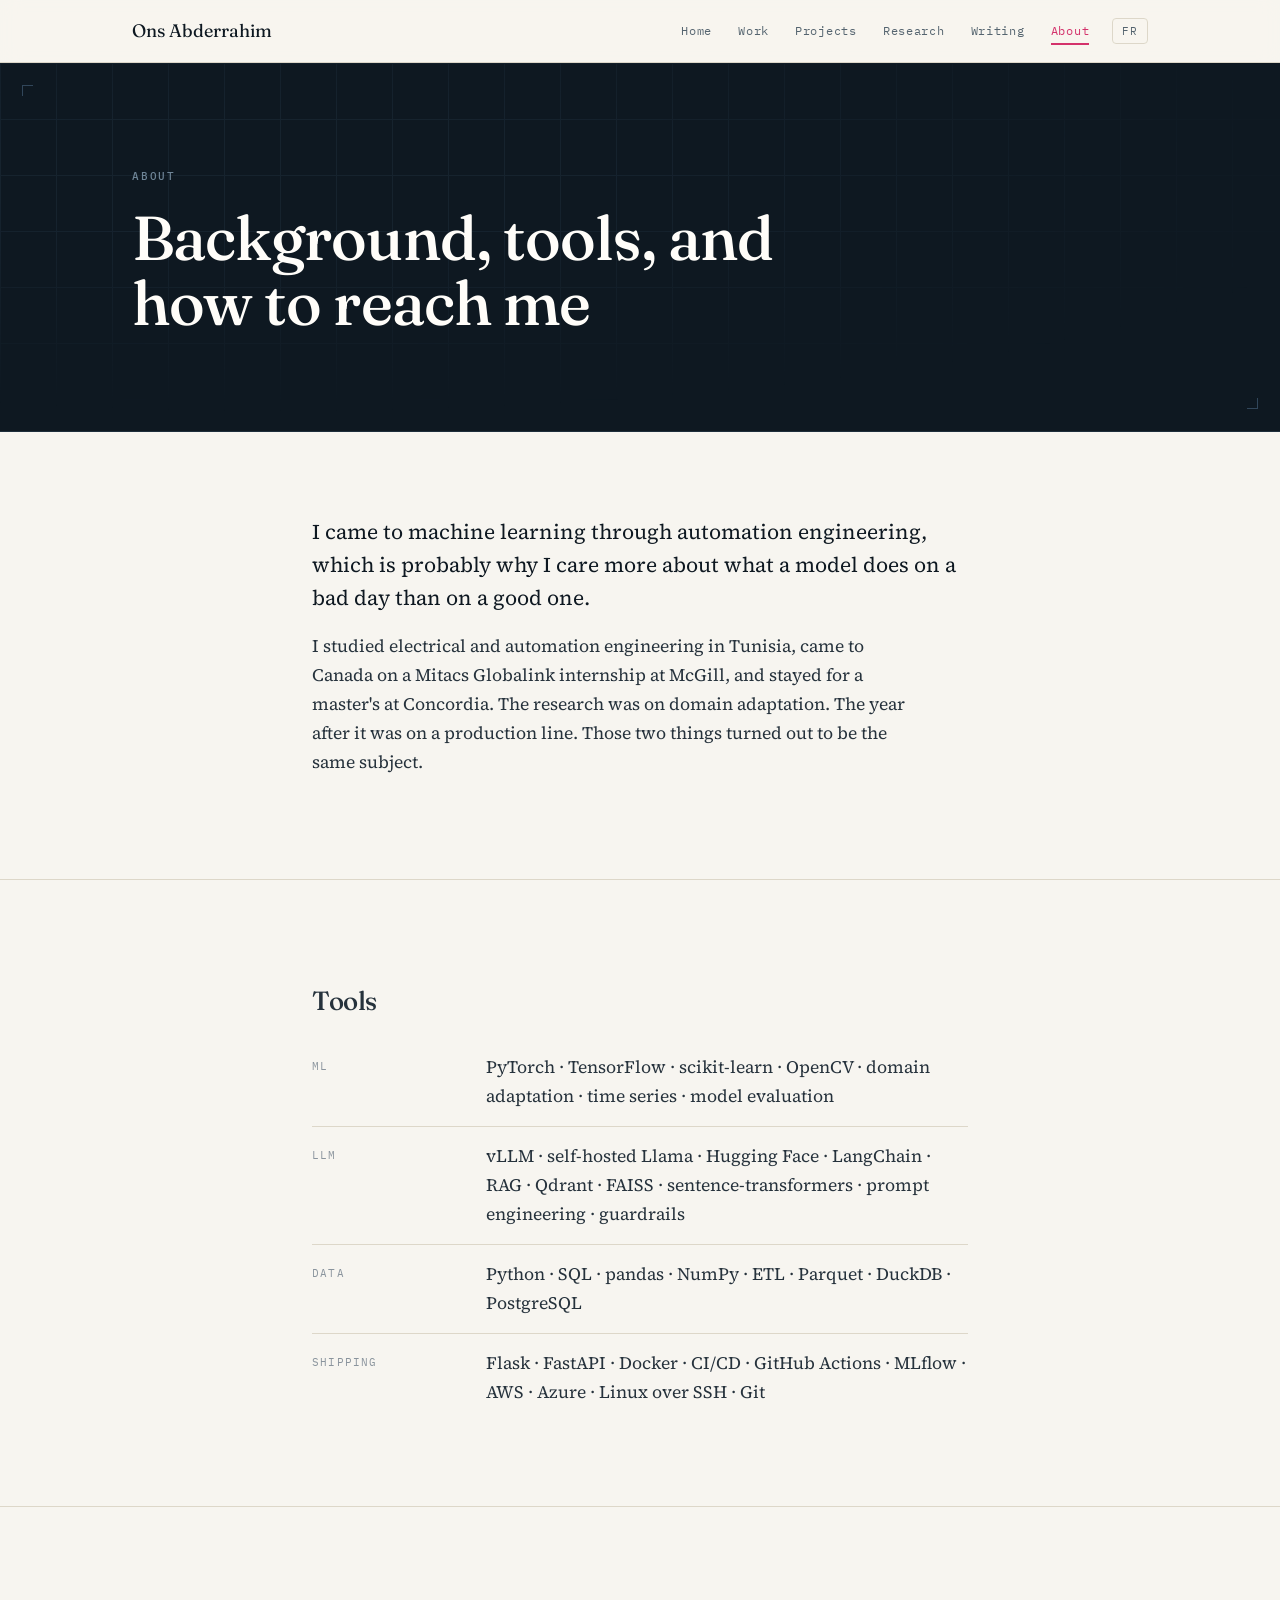
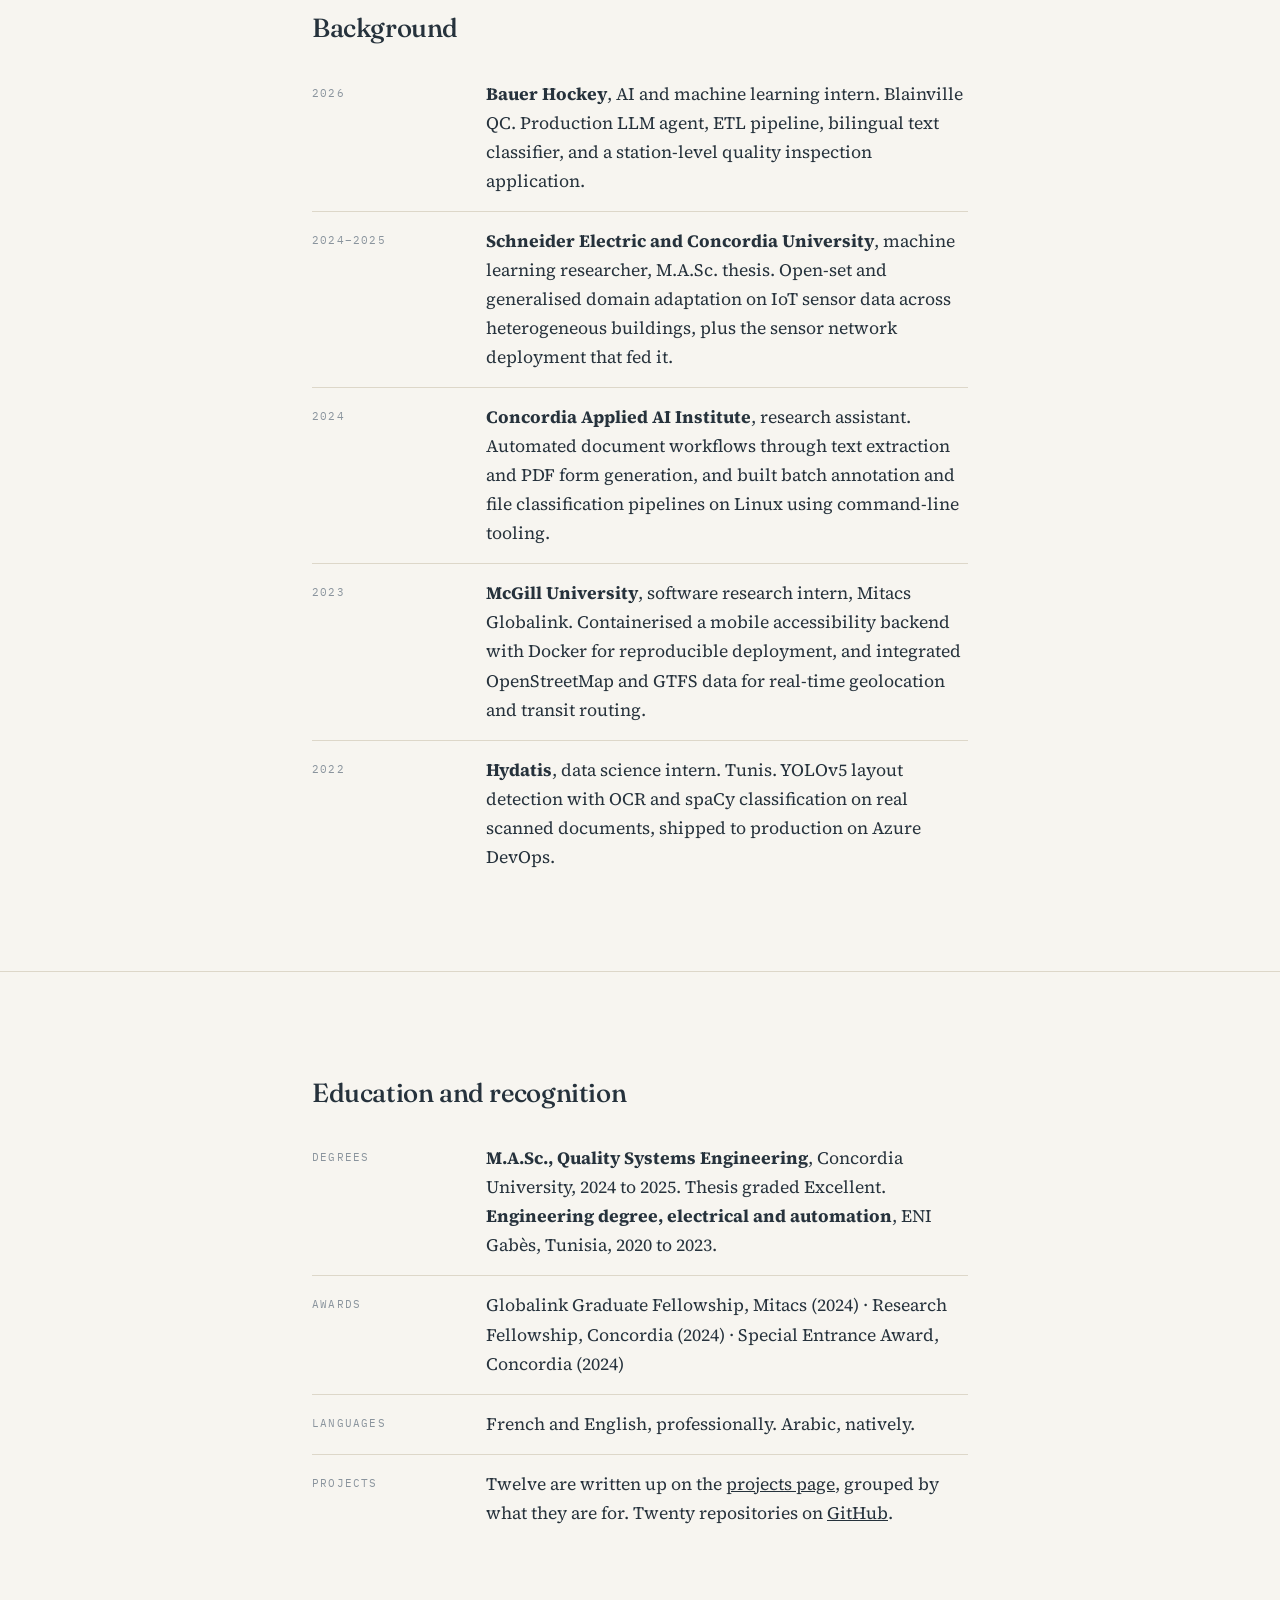
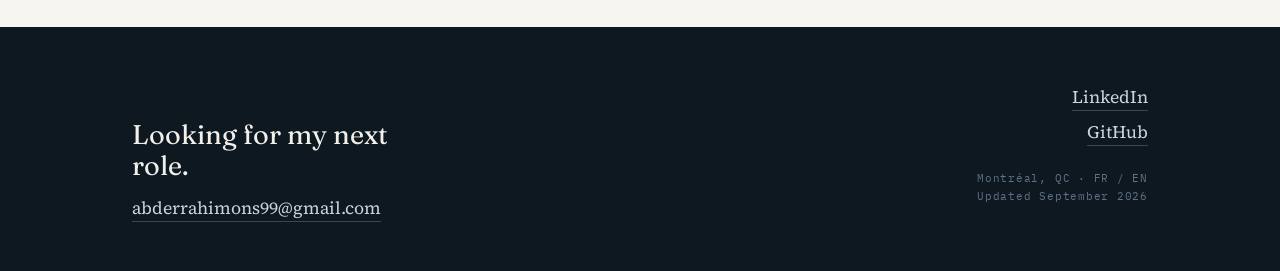
==== commit 328b3caf: "Add files via upload" ====
--- a/about.html
+++ b/about.html
@@ -11,7 +11,7 @@
 <header class="head"><div class="wrap">
   <a class="brand" href="index.html">Ons Abderrahim</a>
   <nav class="nav">
-    <a href="index.html">Home</a><a href="work.html">Work</a><a href="research.html">Research</a>
+    <a href="index.html">Home</a><a href="work.html">Work</a><a href="projects.html">Projects</a><a href="research.html">Research</a>
     <a href="writing.html">Writing</a><a href="about.html">About</a>
     <button id="lang">FR</button>
   </nav>
@@ -40,43 +40,37 @@
 </div></div></section>
 <section><div class="wrap narrow">
   <h2 data-en>Background</h2><h2 data-fr>Parcours</h2>
-  <div class="row"><div class="k">2026</div>
-    <div class="v" data-en><strong>Bauer Hockey</strong>, AI &amp; machine learning intern, skate production line, Blainville QC</div>
-    <div class="v" data-fr><strong>Bauer Hockey</strong>, stagiaire IA et apprentissage automatique, ligne de production de patins, Blainville QC</div></div>
-  <div class="row"><div class="k">2024–25</div>
-    <div class="v" data-en><strong>Schneider Electric &amp; Concordia</strong>, machine learning researcher, M.A.Sc. thesis</div>
-    <div class="v" data-fr><strong>Schneider Electric et Concordia</strong>, chercheuse en apprentissage automatique, mémoire de M.A.Sc.</div></div>
-  <div class="row"><div class="k">2024</div>
-    <div class="v" data-en><strong>Concordia Applied AI Institute</strong>, research assistant, document processing and batch annotation automation</div>
-    <div class="v" data-fr><strong>Concordia Applied AI Institute</strong>, assistante de recherche, automatisation du traitement documentaire et de l'annotation par lots</div></div>
-  <div class="row"><div class="k">2023</div>
-    <div class="v" data-en><strong>McGill University</strong>, software research intern, Mitacs Globalink. Docker, Flask, OpenStreetMap and GTFS</div>
-    <div class="v" data-fr><strong>Université McGill</strong>, stagiaire de recherche logicielle, Mitacs Globalink. Docker, Flask, OpenStreetMap et GTFS</div></div>
-  <div class="row"><div class="k">2022</div>
-    <div class="v" data-en><strong>Hydatis</strong>, data science intern, Tunis. YOLOv5, OCR, production deployment</div>
-    <div class="v" data-fr><strong>Hydatis</strong>, stagiaire en science des données, Tunis. YOLOv5, OCR, mise en production</div></div>
-</div></div></section>
+  <div class="row"><div class="k">2026</div><div class="v">
+    <p data-en><strong>Bauer Hockey</strong>, AI and machine learning intern. Blainville QC. Production LLM agent, ETL pipeline, bilingual text classifier, and a station-level quality inspection application.</p>
+    <p data-fr><strong>Bauer Hockey</strong>, stagiaire IA et apprentissage automatique. Blainville QC. Agent LLM en production, pipeline ETL, classifieur de texte bilingue, et application d'inspection qualité au poste de travail.</p></div></div>
+  <div class="row"><div class="k">2024&ndash;2025</div><div class="v">
+    <p data-en><strong>Schneider Electric and Concordia University</strong>, machine learning researcher, M.A.Sc. thesis. Open-set and generalised domain adaptation on IoT sensor data across heterogeneous buildings, plus the sensor network deployment that fed it.</p>
+    <p data-fr><strong>Schneider Electric et Université Concordia</strong>, chercheuse en apprentissage automatique, mémoire de M.A.Sc. Adaptation de domaine ouverte et généralisée sur données capteurs IoT à travers des bâtiments hétérogènes, ainsi que le déploiement du réseau de capteurs qui l'alimentait.</p></div></div>
+  <div class="row"><div class="k">2024</div><div class="v">
+    <p data-en><strong>Concordia Applied AI Institute</strong>, research assistant. Automated document workflows through text extraction and PDF form generation, and built batch annotation and file classification pipelines on Linux using command-line tooling.</p>
+    <p data-fr><strong>Concordia Applied AI Institute</strong>, assistante de recherche. Automatisation des flux documentaires par extraction de texte et génération de formulaires PDF, et conception de pipelines d'annotation par lots et de classification de fichiers sous Linux en ligne de commande.</p></div></div>
+  <div class="row"><div class="k">2023</div><div class="v">
+    <p data-en><strong>McGill University</strong>, software research intern, Mitacs Globalink. Containerised a mobile accessibility backend with Docker for reproducible deployment, and integrated OpenStreetMap and GTFS data for real-time geolocation and transit routing.</p>
+    <p data-fr><strong>Université McGill</strong>, stagiaire de recherche logicielle, Mitacs Globalink. Conteneurisation d'un backend d'application mobile d'accessibilité avec Docker pour un déploiement reproductible, et intégration des données OpenStreetMap et GTFS pour la géolocalisation et le calcul d'itinéraires en temps réel.</p></div></div>
+  <div class="row"><div class="k">2022</div><div class="v">
+    <p data-en><strong>Hydatis</strong>, data science intern. Tunis. YOLOv5 layout detection with OCR and spaCy classification on real scanned documents, shipped to production on Azure DevOps.</p>
+    <p data-fr><strong>Hydatis</strong>, stagiaire en science des données. Tunis. Détection de mise en page YOLOv5 avec OCR et classification spaCy sur documents numérisés réels, mise en production sur Azure DevOps.</p></div></div>
+</div></section>
+
 <section><div class="wrap narrow">
-  <h2 data-en>Education &amp; recognition</h2><h2 data-fr>Formation et distinctions</h2>
-  <div class="row"><div class="k" data-en>Degrees</div><div class="k" data-fr>Diplômes</div>
-    <div class="v" data-en>M.A.Sc., Quality Systems Engineering, Concordia University. Thesis graded Excellent.<br>Engineering degree, electrical and automation, ENI Gabès, Tunisia.</div>
-    <div class="v" data-fr>M.A.Sc., ingénierie des systèmes qualité, Université Concordia. Mémoire classé Excellent.<br>Diplôme d'ingénieur, génie électrique et automatique, ENI Gabès, Tunisie.</div></div>
-  <div class="row"><div class="k" data-en>Awards</div><div class="k" data-fr>Distinctions</div>
-    <div class="v">Globalink Graduate Fellowship (Mitacs, 2024) · Research Fellowship, Concordia (2024) · Special Entrance Award, Concordia (2024)</div></div>
-  <div class="row"><div class="k" data-en>Languages</div><div class="k" data-fr>Langues</div>
-    <div class="v" data-en>French and English, professionally. Arabic, natively.</div>
-    <div class="v" data-fr>Français et anglais, professionnellement. Arabe, langue maternelle.</div></div>
-</div></div></section>
-<section><div class="wrap narrow">
-  <h2 data-en>Also built</h2><h2 data-fr>Aussi construit</h2>
-  <p data-en>A RAG assistant over a legal corpus with LLaMA-2, LangChain and FAISS, returning cited source passages. A benchmark comparing zero-shot prompting to fine-tuned transformers with a quality-against-cost analysis. A pipeline that unit-tests AI-generated Python and classifies the failure modes. A Raspberry Pi classroom detector running on-device at 96% accuracy. A YOLOv5 road sign detector embedded in a self-navigating vehicle at 94.7% confidence. An image captioning model pairing ResNet with a transformer decoder.</p>
-  <p data-fr>Un assistant RAG sur un corpus juridique avec LLaMA-2, LangChain et FAISS, restituant les passages sources cités. Un banc d'essai comparant le prompting zero-shot à des transformeurs affinés avec analyse qualité-coût. Un pipeline qui teste unitairement du code Python généré par IA et classifie les modes de défaillance. Un détecteur de salle de classe sur Raspberry Pi, inférence embarquée, 96 % de précision. Un détecteur de panneaux routiers YOLOv5 embarqué dans un véhicule autonome à 94,7 % de confiance. Un modèle de description d'images couplant ResNet à un décodeur transformeur.</p>
-</div></div></section>
-<section><div class="wrap narrow">
-  <h2 data-en>Get in touch</h2><h2 data-fr>Me joindre</h2>
-  <p data-en>Email is best: <a href="mailto:abderrahimons99@gmail.com">abderrahimons99@gmail.com</a>. I read everything and reply to most things.</p>
-  <p data-fr>Le courriel est le plus simple : <a href="mailto:abderrahimons99@gmail.com">abderrahimons99@gmail.com</a>. Je lis tout et réponds à presque tout.</p>
-  <p><a href="https://www.linkedin.com/in/ons-abderrahim">LinkedIn</a> &nbsp;·&nbsp; <a href="https://github.com/ons-abderrahim">GitHub</a></p>
+  <h2 data-en>Education and recognition</h2><h2 data-fr>Formation et distinctions</h2>
+  <div class="row"><div class="k" data-en>Degrees</div><div class="k" data-fr>Diplômes</div><div class="v">
+    <p data-en><strong>M.A.Sc., Quality Systems Engineering</strong>, Concordia University, 2024 to 2025. Thesis graded Excellent.<br><strong>Engineering degree, electrical and automation</strong>, ENI Gabès, Tunisia, 2020 to 2023.</p>
+    <p data-fr><strong>M.A.Sc., ingénierie des systèmes qualité</strong>, Université Concordia, 2024 à 2025. Mémoire classé Excellent.<br><strong>Diplôme d'ingénieur, génie électrique et automatique</strong>, ENI Gabès, Tunisie, 2020 à 2023.</p></div></div>
+  <div class="row"><div class="k" data-en>Awards</div><div class="k" data-fr>Distinctions</div><div class="v">
+    <p data-en>Globalink Graduate Fellowship, Mitacs (2024) &middot; Research Fellowship, Concordia (2024) &middot; Special Entrance Award, Concordia (2024)</p>
+    <p data-fr>Bourse Globalink Graduate Fellowship, Mitacs (2024) &middot; Bourse de recherche, Concordia (2024) &middot; Bourse d'excellence à l'entrée, Concordia (2024)</p></div></div>
+  <div class="row"><div class="k" data-en>Languages</div><div class="k" data-fr>Langues</div><div class="v">
+    <p data-en>French and English, professionally. Arabic, natively.</p>
+    <p data-fr>Français et anglais, professionnellement. Arabe, langue maternelle.</p></div></div>
+  <div class="row"><div class="k" data-en>Projects</div><div class="k" data-fr>Projets</div><div class="v">
+    <p data-en>Twelve are written up on the <a href="projects.html">projects page</a>, grouped by what they are for. Twenty repositories on <a href="https://github.com/ons-abderrahim">GitHub</a>.</p>
+    <p data-fr>Douze sont détaillés sur la <a href="projects.html">page projets</a>, regroupés par finalité. Vingt dépôts sur <a href="https://github.com/ons-abderrahim">GitHub</a>.</p></div></div>
 </div></section>
 </main>
 </main>
--- a/style.css
+++ b/style.css
@@ -6,7 +6,7 @@
   --ink:#0E1821; --ink-2:#16232F; --line:#1E2E3C;
   --paper:#F7F5F0; --paper-2:#EFEBE2; --rule:#DDD7C9;
   --body:#26323C; --mid:#55646F; --muted:#8A949D;
-  --sig:#E2581F; --sig-2:#B8420F; --sig-soft:#FBE9DF;
+  --sig:#D4326B; --sig-2:#A8214F; --sig-soft:#FBE7EF;
   --blue:#2E6F8E;
   --disp:'Fraunces',Georgia,serif;
   --txt:'Source Serif 4',Georgia,serif;
@@ -62,7 +62,7 @@
 .hero h1{font-size:clamp(34px,5.4vw,62px);line-height:1.05;color:#FFFDF9;margin:20px 0 0;max-width:17ch}
 .hero h1 .sw{color:var(--sig);display:inline-block;position:relative}
 .hero h1 .sw::after{content:"";position:absolute;left:-2px;right:-2px;bottom:.1em;height:.42em;
-  background:rgba(226,88,31,.2);transform:scaleX(0);transform-origin:left;
+  background:rgba(212,50,107,.22);transform:scaleX(0);transform-origin:left;
   animation:sweep .8s cubic-bezier(.2,.7,.3,1) .5s forwards;z-index:-1}
 @keyframes sweep{to{transform:scaleX(1)}}
 .hero .dek{font-size:18.5px;line-height:1.62;color:#AFC0CC;max-width:56ch;margin:26px 0 0}
@@ -98,6 +98,29 @@
 .lead{font-size:21px;line-height:1.55;color:var(--ink)}
 .num{color:var(--sig);font-weight:600;font-variant-numeric:tabular-nums}
 .muted{color:var(--muted)}
+
+/* ---- project groups ---- */
+.grp{margin:0 0 54px}
+.grp:last-child{margin-bottom:0}
+.grp > .gh{display:flex;align-items:baseline;margin:0 0 20px;
+  padding-bottom:12px;border-bottom:1px solid var(--rule)}
+.grp > .gh h3{font-size:22px;margin:0 14px 0 0;color:var(--ink)}
+.grp > .gh .c{font-family:var(--mono);font-size:11px;color:var(--muted);letter-spacing:.1em}
+.plist{display:flex;flex-direction:column;gap:0}
+.proj{display:block;text-decoration:none;color:inherit;padding:20px 0 20px 20px;
+  border-bottom:1px solid var(--rule);border-left:2px solid transparent;
+  transition:border-color .3s,padding-left .3s,background .3s}
+.proj:last-child{border-bottom:0}
+.proj:hover{border-left-color:var(--sig);padding-left:26px;background:#FFFDF9}
+.proj .ph{display:flex;align-items:baseline;justify-content:space-between;gap:16px;flex-wrap:wrap}
+.proj h4{font-family:var(--disp);font-size:19px;line-height:1.25;margin:0;color:var(--ink);font-weight:500}
+.proj:hover h4{color:var(--sig)}
+.proj .repo{font-family:var(--mono);font-size:11px;color:var(--muted);letter-spacing:.04em;white-space:nowrap}
+.proj:hover .repo{color:var(--sig)}
+.proj p{margin:8px 0 0;color:var(--mid);font-size:15.5px;line-height:1.6;max-width:70ch}
+.proj .tags{font-family:var(--mono);font-size:10.5px;color:var(--muted);margin-top:10px;letter-spacing:.05em}
+.metric{display:inline-block;font-family:var(--mono);font-size:11px;color:var(--sig);
+  background:var(--sig-soft);padding:2px 7px;border-radius:3px;margin-left:8px;letter-spacing:.03em}
 
 /* ================= CARDS ================= */
 .cards{display:flex;flex-direction:column;gap:16px}
@@ -135,7 +158,7 @@
 .blk:hover{border-left-color:var(--sig)}
 .blk .lab{margin:0 0 9px;display:block}
 blockquote{margin:26px 0;padding:20px 24px;background:var(--sig-soft);border-radius:6px;
-  border-left:3px solid var(--sig);font-size:19px;line-height:1.55;color:#7A2E0E}
+  border-left:3px solid var(--sig);font-size:19px;line-height:1.55;color:#7A1739}
 blockquote p{margin:0;max-width:none}
 .stack{font-family:var(--mono);font-size:11.5px;color:var(--muted);line-height:1.9;
   margin-top:26px;padding-top:18px;border-top:1px solid var(--rule);letter-spacing:.03em}
@@ -143,7 +166,7 @@
 /* ================= CODE ================= */
 pre{background:var(--ink);color:#C9D6E0;border-radius:7px;padding:20px 22px;overflow-x:auto;
   font-family:var(--mono);font-size:12.5px;line-height:1.75;margin:0 0 20px;border:1px solid var(--line)}
-.c-k{color:#E2581F}.c-s{color:#8FB88C}.c-c{color:#5D6F7D;font-style:italic}.c-f{color:#79A9C4}
+.c-k{color:#E8639A}.c-s{color:#8FB88C}.c-c{color:#5D6F7D;font-style:italic}.c-f{color:#79A9C4}
 code{font-family:var(--mono);font-size:.9em;background:var(--paper-2);padding:2px 5px;border-radius:3px}
 pre code{background:none;padding:0}
 
@@ -151,8 +174,11 @@
 .pub{padding:22px 0;border-bottom:1px solid var(--rule);transition:padding-left .3s}
 .pub:hover{padding-left:12px}
 .pub:last-child{border:0}
-.pub .t{font-family:var(--disp);font-size:19px;color:var(--ink);line-height:1.3}
-.pub .v{font-family:var(--mono);font-size:11.5px;color:var(--muted);margin-top:7px;letter-spacing:.04em}
+.pub .t{display:block;font-family:var(--disp);font-size:19px;color:var(--ink);line-height:1.3;text-decoration:none}
+.pub a.t:hover{color:var(--sig)}
+.pub .v a{color:var(--sig);text-decoration:none;border-bottom:1px solid var(--sig-soft)}
+.pub .v a:hover{border-bottom-color:var(--sig)}
+.pub .v{display:block;font-family:var(--mono);font-size:11.5px;color:var(--muted);margin-top:8px;letter-spacing:.04em;line-height:1.7}
 .row{display:flex;gap:24px;padding:15px 0;border-bottom:1px solid var(--rule)}
 .row .k{flex:0 0 150px}
 .row:last-child{border:0}
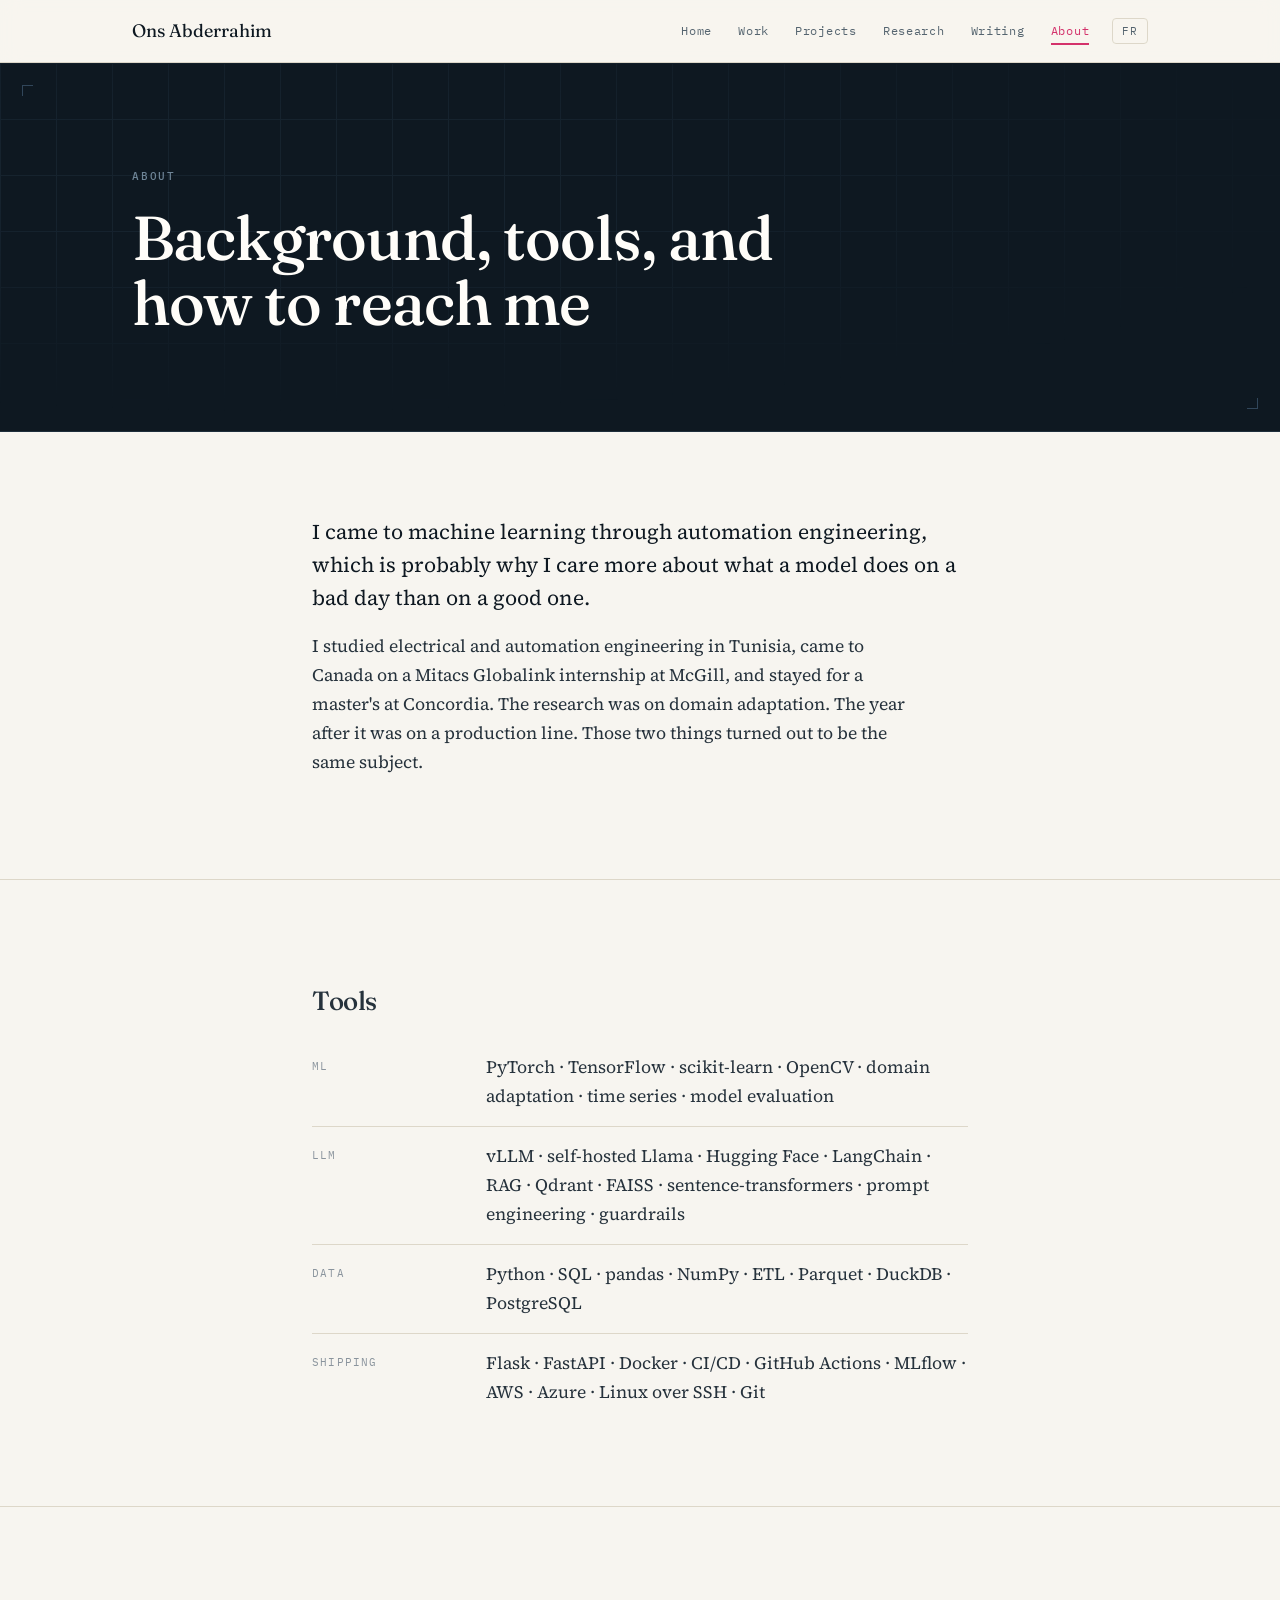
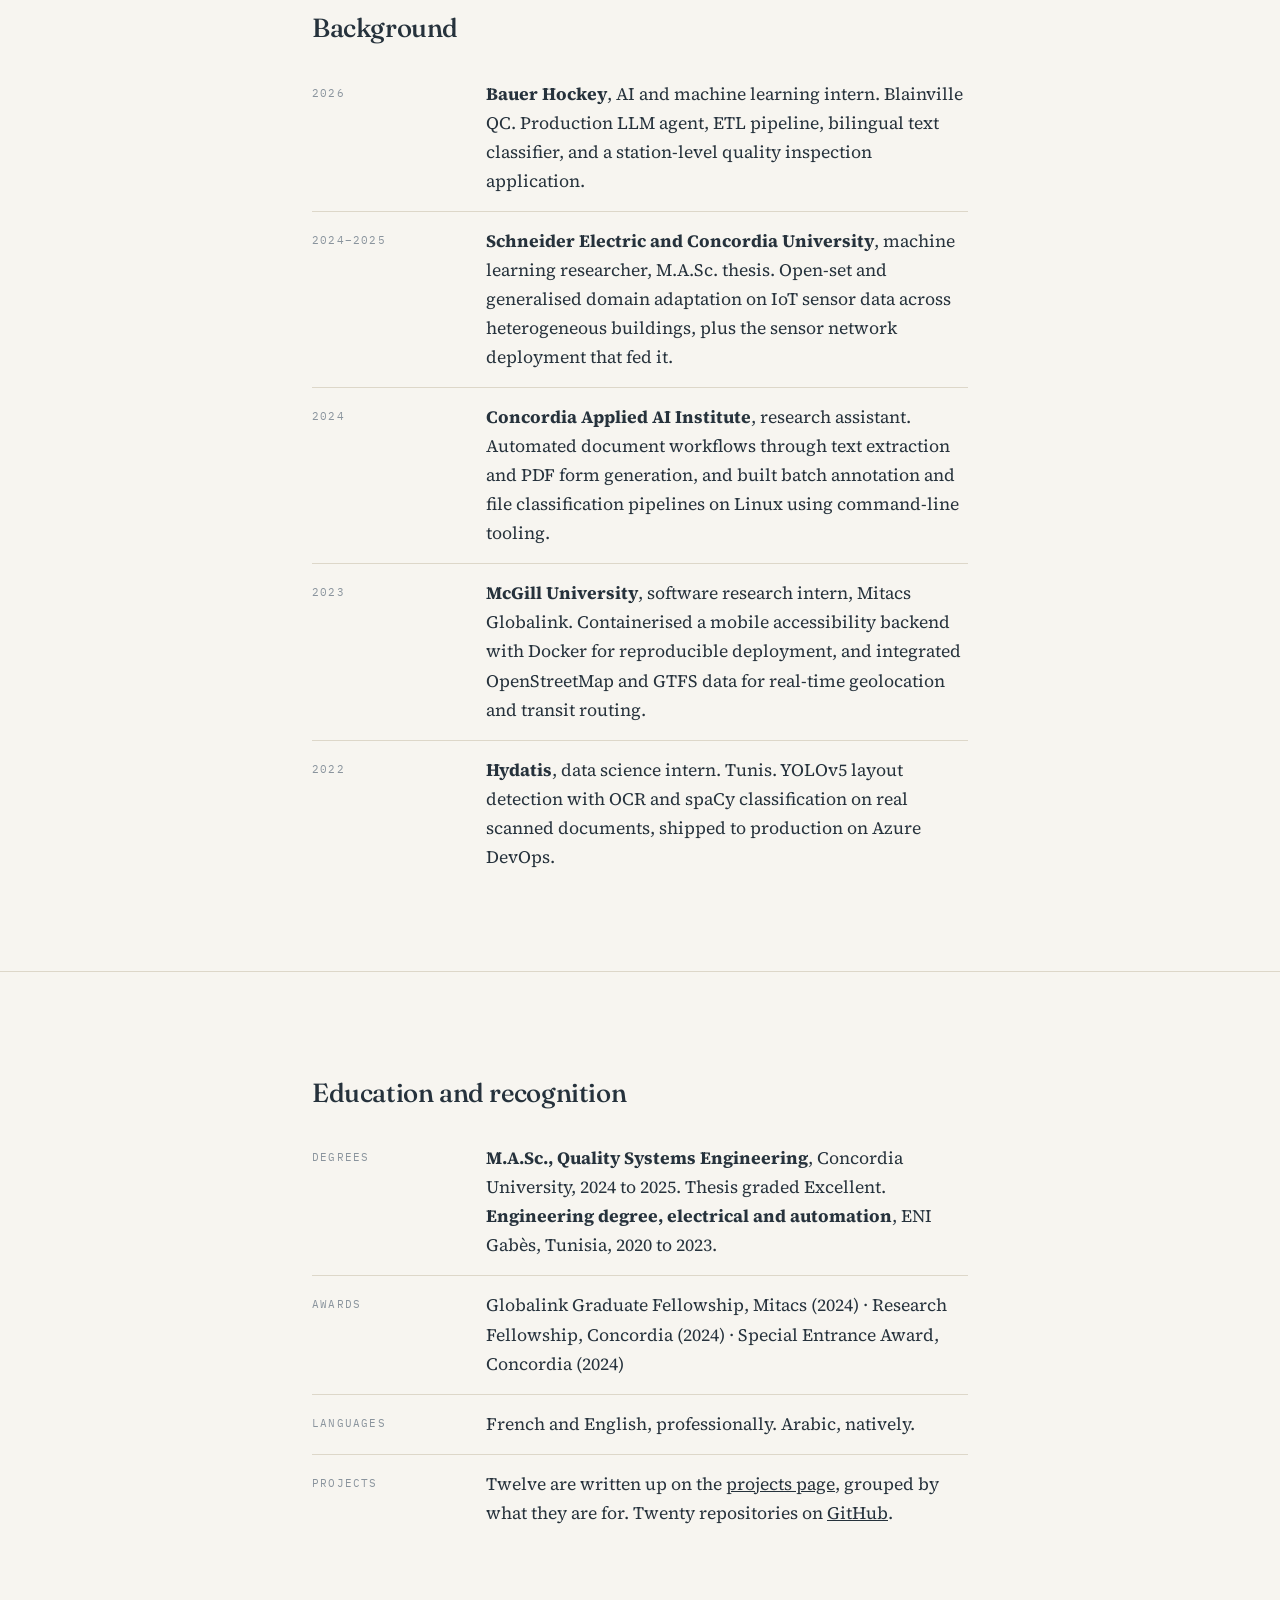
==== commit 7b3de910: "Add files via upload" ====
--- a/about.html
+++ b/about.html
@@ -74,16 +74,4 @@
 </div></section>
 </main>
 </main>
-<footer><div class="wrap"><div class="fgrid">
-  <div>
-    <p class="big" data-en>Looking for my next role.</p>
-    <p class="big" data-fr>À la recherche de mon prochain poste.</p>
-    <p style="margin:0"><a href="mailto:abderrahimons99@gmail.com">abderrahimons99@gmail.com</a></p>
-  </div>
-  <div style="text-align:right">
-    <p style="margin:0 0 6px"><a href="https://www.linkedin.com/in/ons-abderrahim">LinkedIn</a></p>
-    <p style="margin:0 0 6px"><a href="https://github.com/ons-abderrahim">GitHub</a></p>
-    <p class="meta">Montréal, QC &middot; FR / EN<br>Updated September 2026</p>
-  </div>
-</div></div></footer>
 <script src="app.js"></script></body></html>
--- a/style.css
+++ b/style.css
@@ -89,6 +89,7 @@
 
 /* ================= SECTIONS ================= */
 main section{padding:84px 0}
+main > section:last-child{padding-bottom:110px}
 main section + section{border-top:1px solid var(--rule)}
 .shead{display:flex;align-items:baseline;margin:0 0 34px}
 .shead .idx{margin-right:16px}
@@ -186,14 +187,6 @@
 .row .v{max-width:64ch}
 .row .v p{margin:0}
 
-/* ================= FOOTER ================= */
-footer{background:var(--ink);color:#8FA3B2;padding:56px 0 48px;margin-top:0}
-footer a{color:#C9D6E0;text-decoration:none;border-bottom:1px solid #33465A;padding-bottom:1px}
-footer a:hover{color:var(--sig);border-color:var(--sig)}
-footer .fgrid{display:flex;justify-content:space-between;gap:30px;flex-wrap:wrap;align-items:flex-end}
-footer .big{font-family:var(--disp);line-height:1.18;font-size:27px;color:#F2EFE9;margin:0 0 12px;max-width:16ch}
-footer .meta{font-family:var(--mono);font-size:11px;letter-spacing:.07em;color:#5D7285;margin-top:22px}
-
 /* ================= MOTION ================= */
 .js .rise{opacity:0;transform:translateY(18px);
   transition:opacity .66s cubic-bezier(.2,.7,.3,1),transform .66s cubic-bezier(.2,.7,.3,1)}
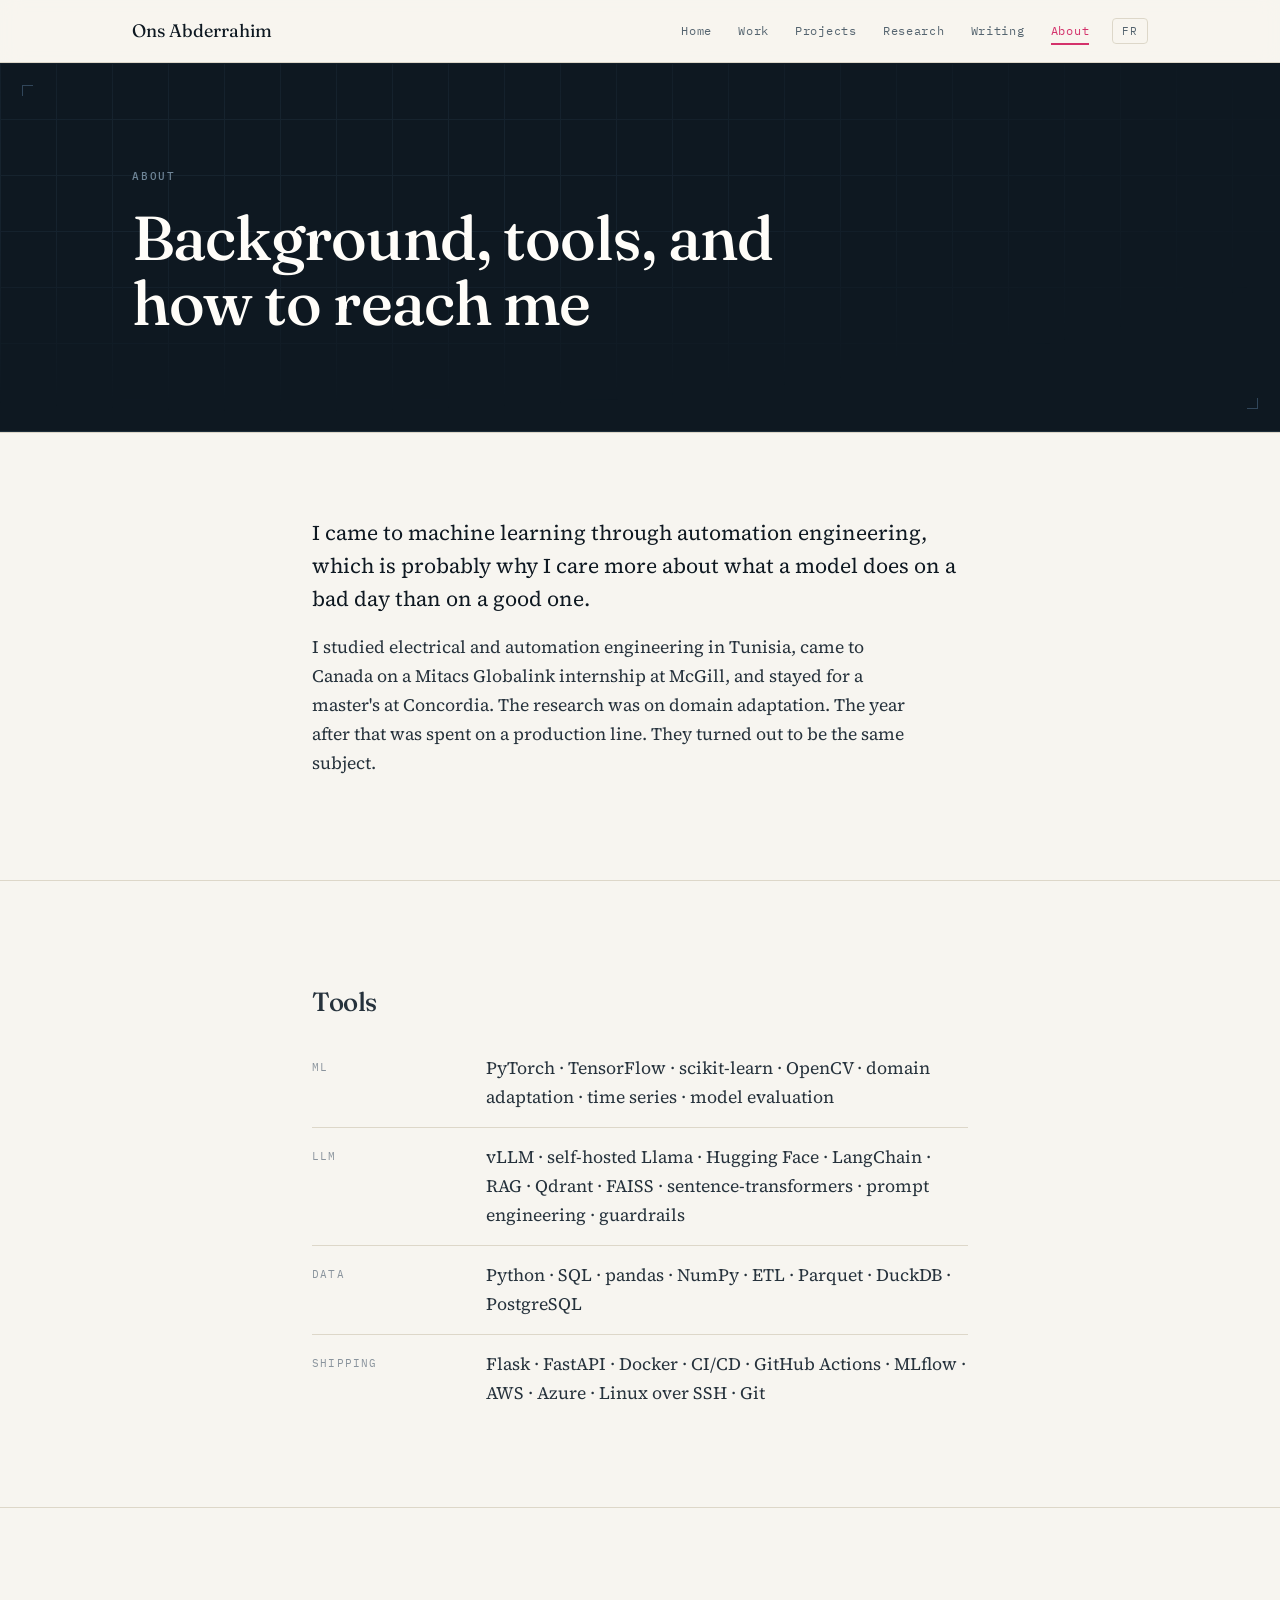
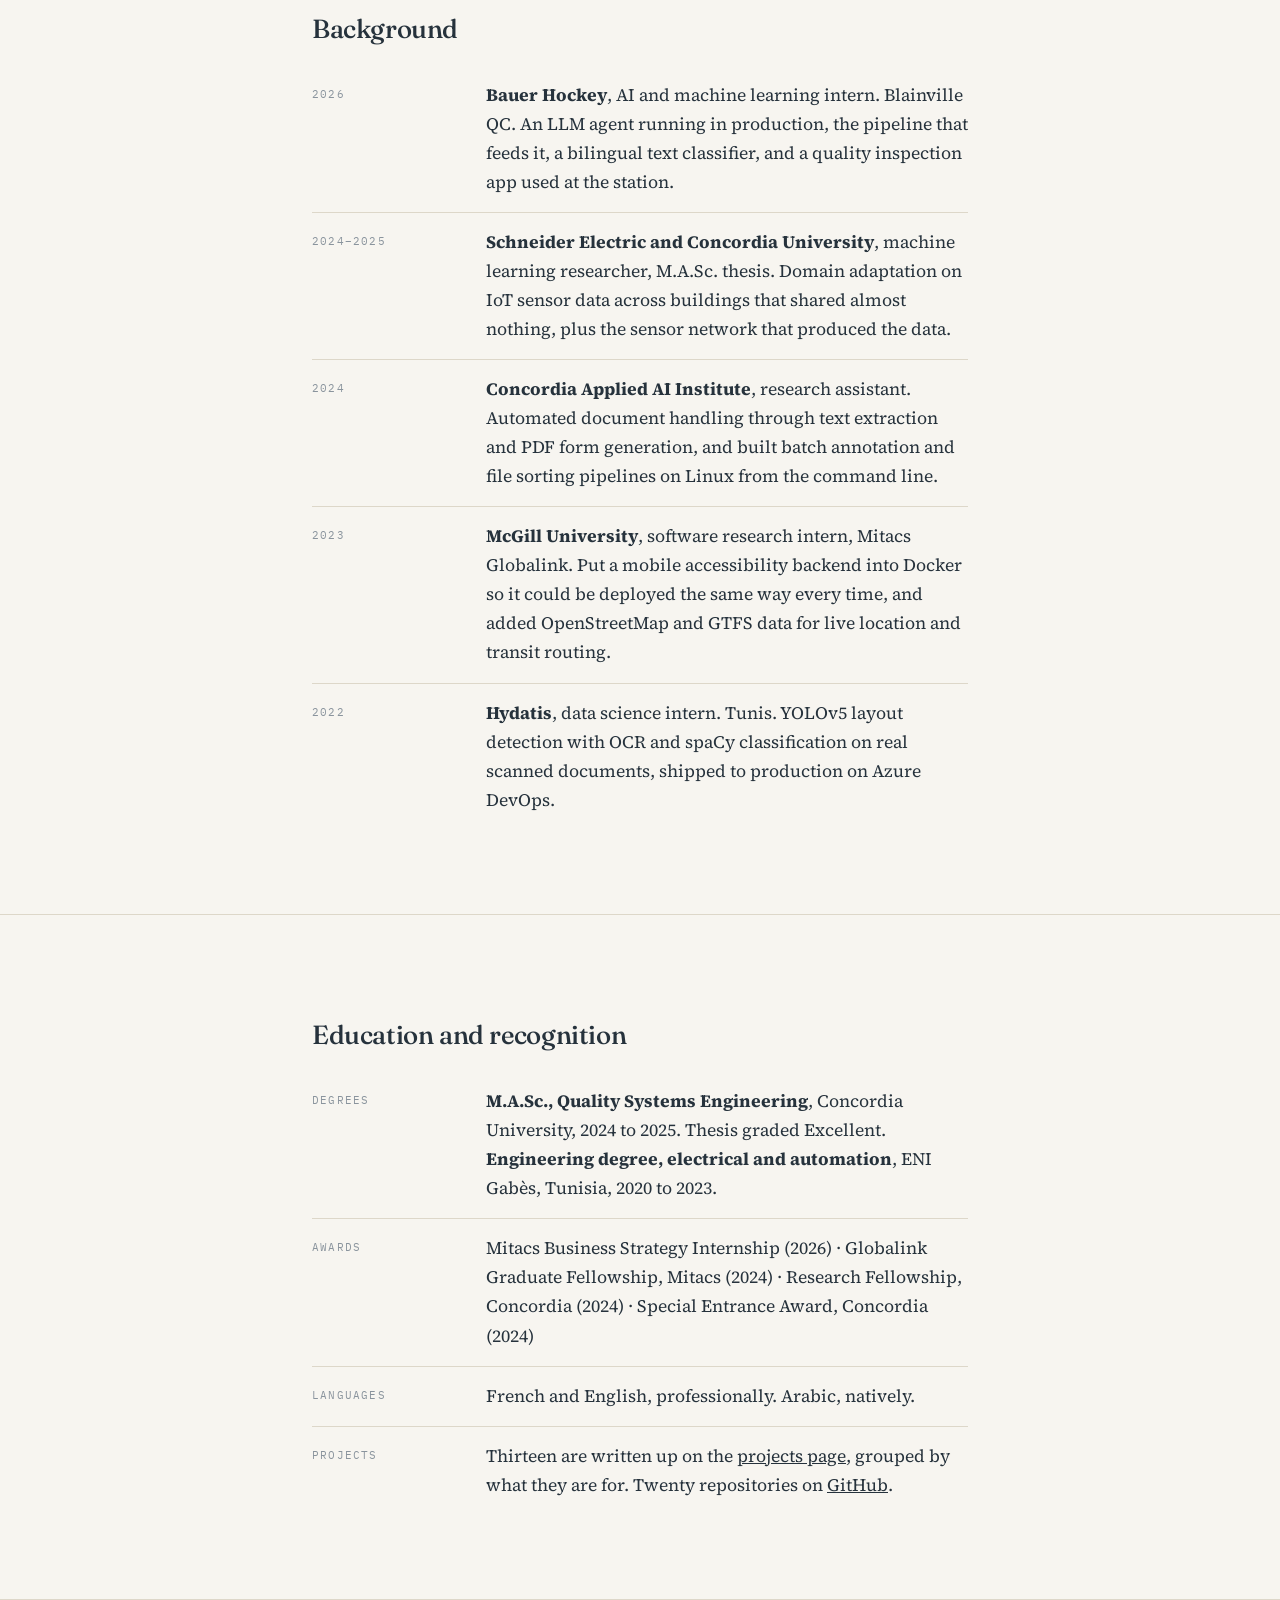
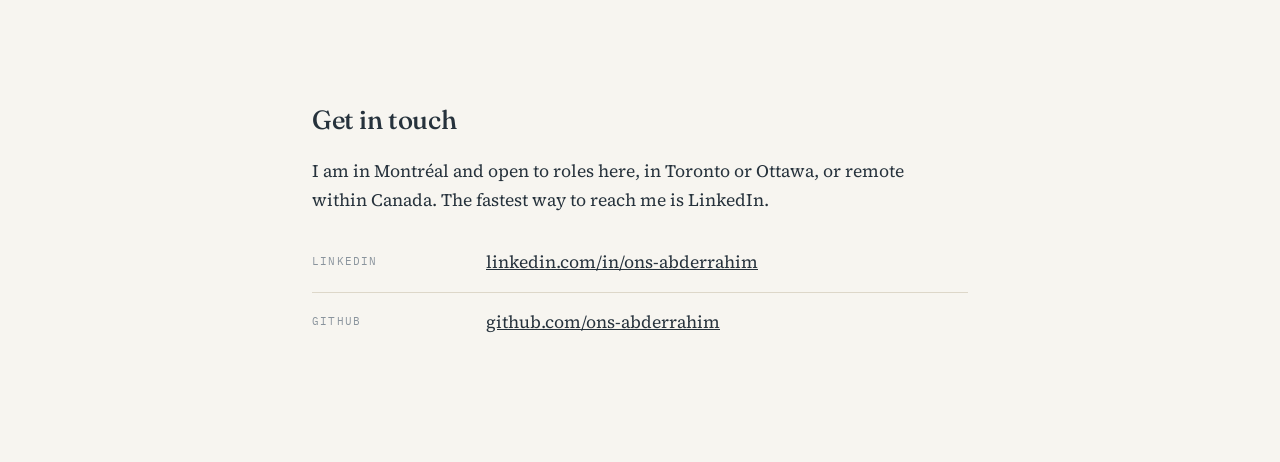
==== commit 8d2d121c: "Add files via upload" ====
--- a/about.html
+++ b/about.html
@@ -4,7 +4,7 @@
 <meta charset="utf-8">
 <meta name="viewport" content="width=device-width,initial-scale=1">
 <title>About | Ons Abderrahim</title>
-<meta name="description" content="Background, tools, education and contact.">
+<meta name="description" content="Background, tools, education and how to get in touch.">
 <link rel="preconnect" href="https://fonts.googleapis.com"><link rel="preconnect" href="https://fonts.gstatic.com" crossorigin>
 <link href="https://fonts.googleapis.com/css2?family=Fraunces:opsz,wght@9..144,400..600&family=IBM+Plex+Mono:wght@400;500&family=Source+Serif+4:opsz,wght@8..60,400;600&display=swap" rel="stylesheet">
 <link rel="stylesheet" href="style.css"></head><body>
@@ -17,44 +17,45 @@
   </nav>
 </div></header>
 
-
 <main>
 <section class="hero"><span class="tick tl"></span><span class="tick br"></span><div class="wrap">
   <p class="lab" data-en>About</p><p class="lab" data-fr>À propos</p>
   <h1 data-en>Background, tools, and how to reach me</h1>
   <h1 data-fr>Parcours, outils, et comment me joindre</h1>
-</div></div></section>
-<main>
+</div></section>
+
 <section><div class="wrap narrow">
   <p class="lead" data-en>I came to machine learning through automation engineering, which is probably why I care more about what a model does on a bad day than on a good one.</p>
-  <p class="lead" data-fr>Je suis venue à l'apprentissage automatique par le génie de l'automatisation, ce qui explique sans doute pourquoi je m'intéresse davantage à ce qu'un modèle fait un mauvais jour qu'un bon.</p>
-  <p data-en>I studied electrical and automation engineering in Tunisia, came to Canada on a Mitacs Globalink internship at McGill, and stayed for a master's at Concordia. The research was on domain adaptation. The year after it was on a production line. Those two things turned out to be the same subject.</p>
-  <p data-fr>J'ai étudié le génie électrique et automatique en Tunisie, je suis venue au Canada pour un stage Mitacs Globalink à McGill, et je suis restée pour une maîtrise à Concordia. La recherche portait sur l'adaptation de domaine. L'année suivante s'est passée sur une ligne de production. Ces deux choses se sont révélées être le même sujet.</p>
-</div></div></section>
+  <p class="lead" data-fr>Je suis venue à l'apprentissage automatique par le génie de l'automatisation, ce qui explique sans doute pourquoi je m'intéresse plus à ce qu'un modèle fait un mauvais jour qu'un bon.</p>
+  <p data-en>I studied electrical and automation engineering in Tunisia, came to Canada on a Mitacs Globalink internship at McGill, and stayed for a master's at Concordia. The research was on domain adaptation. The year after that was spent on a production line. They turned out to be the same subject.</p>
+  <p data-fr>J'ai étudié le génie électrique et automatique en Tunisie, je suis venue au Canada pour un stage Mitacs Globalink à McGill, et je suis restée pour une maîtrise à Concordia. La recherche portait sur l'adaptation de domaine. L'année suivante s'est passée sur une ligne de production. Il s'est avéré que c'était le même sujet.</p>
+</div></section>
+
 <section><div class="wrap narrow">
   <h2 data-en>Tools</h2><h2 data-fr>Outils</h2>
   <div class="row"><div class="k">ML</div><div class="v">PyTorch · TensorFlow · scikit-learn · OpenCV · domain adaptation · time series · model evaluation</div></div>
   <div class="row"><div class="k">LLM</div><div class="v">vLLM · self-hosted Llama · Hugging Face · LangChain · RAG · Qdrant · FAISS · sentence-transformers · prompt engineering · guardrails</div></div>
   <div class="row"><div class="k" data-en>Data</div><div class="k" data-fr>Données</div><div class="v">Python · SQL · pandas · NumPy · ETL · Parquet · DuckDB · PostgreSQL</div></div>
   <div class="row"><div class="k" data-en>Shipping</div><div class="k" data-fr>Livraison</div><div class="v">Flask · FastAPI · Docker · CI/CD · GitHub Actions · MLflow · AWS · Azure · Linux over SSH · Git</div></div>
-</div></div></section>
+</div></section>
+
 <section><div class="wrap narrow">
   <h2 data-en>Background</h2><h2 data-fr>Parcours</h2>
   <div class="row"><div class="k">2026</div><div class="v">
-    <p data-en><strong>Bauer Hockey</strong>, AI and machine learning intern. Blainville QC. Production LLM agent, ETL pipeline, bilingual text classifier, and a station-level quality inspection application.</p>
-    <p data-fr><strong>Bauer Hockey</strong>, stagiaire IA et apprentissage automatique. Blainville QC. Agent LLM en production, pipeline ETL, classifieur de texte bilingue, et application d'inspection qualité au poste de travail.</p></div></div>
+    <p data-en><strong>Bauer Hockey</strong>, AI and machine learning intern. Blainville QC. An LLM agent running in production, the pipeline that feeds it, a bilingual text classifier, and a quality inspection app used at the station.</p>
+    <p data-fr><strong>Bauer Hockey</strong>, stagiaire IA et apprentissage automatique. Blainville QC. Un agent LLM en production, le pipeline qui l'alimente, un classifieur de texte bilingue, et une application d'inspection qualité utilisée au poste.</p></div></div>
   <div class="row"><div class="k">2024&ndash;2025</div><div class="v">
-    <p data-en><strong>Schneider Electric and Concordia University</strong>, machine learning researcher, M.A.Sc. thesis. Open-set and generalised domain adaptation on IoT sensor data across heterogeneous buildings, plus the sensor network deployment that fed it.</p>
-    <p data-fr><strong>Schneider Electric et Université Concordia</strong>, chercheuse en apprentissage automatique, mémoire de M.A.Sc. Adaptation de domaine ouverte et généralisée sur données capteurs IoT à travers des bâtiments hétérogènes, ainsi que le déploiement du réseau de capteurs qui l'alimentait.</p></div></div>
+    <p data-en><strong>Schneider Electric and Concordia University</strong>, machine learning researcher, M.A.Sc. thesis. Domain adaptation on IoT sensor data across buildings that shared almost nothing, plus the sensor network that produced the data.</p>
+    <p data-fr><strong>Schneider Electric et Université Concordia</strong>, chercheuse en apprentissage automatique, mémoire de M.A.Sc. Adaptation de domaine sur données de capteurs IoT dans des bâtiments n'ayant presque rien en commun, ainsi que le réseau de capteurs qui produisait ces données.</p></div></div>
   <div class="row"><div class="k">2024</div><div class="v">
-    <p data-en><strong>Concordia Applied AI Institute</strong>, research assistant. Automated document workflows through text extraction and PDF form generation, and built batch annotation and file classification pipelines on Linux using command-line tooling.</p>
-    <p data-fr><strong>Concordia Applied AI Institute</strong>, assistante de recherche. Automatisation des flux documentaires par extraction de texte et génération de formulaires PDF, et conception de pipelines d'annotation par lots et de classification de fichiers sous Linux en ligne de commande.</p></div></div>
+    <p data-en><strong>Concordia Applied AI Institute</strong>, research assistant. Automated document handling through text extraction and PDF form generation, and built batch annotation and file sorting pipelines on Linux from the command line.</p>
+    <p data-fr><strong>Concordia Applied AI Institute</strong>, assistante de recherche. Automatisation du traitement documentaire par extraction de texte et génération de formulaires PDF, et pipelines d'annotation par lots et de tri de fichiers sous Linux en ligne de commande.</p></div></div>
   <div class="row"><div class="k">2023</div><div class="v">
-    <p data-en><strong>McGill University</strong>, software research intern, Mitacs Globalink. Containerised a mobile accessibility backend with Docker for reproducible deployment, and integrated OpenStreetMap and GTFS data for real-time geolocation and transit routing.</p>
-    <p data-fr><strong>Université McGill</strong>, stagiaire de recherche logicielle, Mitacs Globalink. Conteneurisation d'un backend d'application mobile d'accessibilité avec Docker pour un déploiement reproductible, et intégration des données OpenStreetMap et GTFS pour la géolocalisation et le calcul d'itinéraires en temps réel.</p></div></div>
+    <p data-en><strong>McGill University</strong>, software research intern, Mitacs Globalink. Put a mobile accessibility backend into Docker so it could be deployed the same way every time, and added OpenStreetMap and GTFS data for live location and transit routing.</p>
+    <p data-fr><strong>Université McGill</strong>, stagiaire de recherche logicielle, Mitacs Globalink. Mise sous Docker d'un backend d'application d'accessibilité pour un déploiement identique à chaque fois, et intégration des données OpenStreetMap et GTFS pour la localisation en direct et le calcul d'itinéraires.</p></div></div>
   <div class="row"><div class="k">2022</div><div class="v">
     <p data-en><strong>Hydatis</strong>, data science intern. Tunis. YOLOv5 layout detection with OCR and spaCy classification on real scanned documents, shipped to production on Azure DevOps.</p>
-    <p data-fr><strong>Hydatis</strong>, stagiaire en science des données. Tunis. Détection de mise en page YOLOv5 avec OCR et classification spaCy sur documents numérisés réels, mise en production sur Azure DevOps.</p></div></div>
+    <p data-fr><strong>Hydatis</strong>, stagiaire en science des données. Tunis. Détection de mise en page YOLOv5 avec OCR et classification spaCy sur de vrais documents numérisés, mise en production sur Azure DevOps.</p></div></div>
 </div></section>
 
 <section><div class="wrap narrow">
@@ -63,15 +64,22 @@
     <p data-en><strong>M.A.Sc., Quality Systems Engineering</strong>, Concordia University, 2024 to 2025. Thesis graded Excellent.<br><strong>Engineering degree, electrical and automation</strong>, ENI Gabès, Tunisia, 2020 to 2023.</p>
     <p data-fr><strong>M.A.Sc., ingénierie des systèmes qualité</strong>, Université Concordia, 2024 à 2025. Mémoire classé Excellent.<br><strong>Diplôme d'ingénieur, génie électrique et automatique</strong>, ENI Gabès, Tunisie, 2020 à 2023.</p></div></div>
   <div class="row"><div class="k" data-en>Awards</div><div class="k" data-fr>Distinctions</div><div class="v">
-    <p data-en>Globalink Graduate Fellowship, Mitacs (2024) &middot; Research Fellowship, Concordia (2024) &middot; Special Entrance Award, Concordia (2024)</p>
-    <p data-fr>Bourse Globalink Graduate Fellowship, Mitacs (2024) &middot; Bourse de recherche, Concordia (2024) &middot; Bourse d'excellence à l'entrée, Concordia (2024)</p></div></div>
+    <p data-en>Mitacs Business Strategy Internship (2026) &middot; Globalink Graduate Fellowship, Mitacs (2024) &middot; Research Fellowship, Concordia (2024) &middot; Special Entrance Award, Concordia (2024)</p>
+    <p data-fr>Stage Mitacs en stratégie d'affaires (2026) &middot; Bourse Globalink Graduate Fellowship, Mitacs (2024) &middot; Bourse de recherche, Concordia (2024) &middot; Bourse d'excellence à l'entrée, Concordia (2024)</p></div></div>
   <div class="row"><div class="k" data-en>Languages</div><div class="k" data-fr>Langues</div><div class="v">
     <p data-en>French and English, professionally. Arabic, natively.</p>
     <p data-fr>Français et anglais, professionnellement. Arabe, langue maternelle.</p></div></div>
   <div class="row"><div class="k" data-en>Projects</div><div class="k" data-fr>Projets</div><div class="v">
-    <p data-en>Twelve are written up on the <a href="projects.html">projects page</a>, grouped by what they are for. Twenty repositories on <a href="https://github.com/ons-abderrahim">GitHub</a>.</p>
-    <p data-fr>Douze sont détaillés sur la <a href="projects.html">page projets</a>, regroupés par finalité. Vingt dépôts sur <a href="https://github.com/ons-abderrahim">GitHub</a>.</p></div></div>
+    <p data-en>Thirteen are written up on the <a href="projects.html">projects page</a>, grouped by what they are for. Twenty repositories on <a href="https://github.com/ons-abderrahim" target="_blank" rel="noopener">GitHub</a>.</p>
+    <p data-fr>Treize sont détaillés sur la <a href="projects.html">page projets</a>, regroupés par finalité. Vingt dépôts sur <a href="https://github.com/ons-abderrahim" target="_blank" rel="noopener">GitHub</a>.</p></div></div>
+</div></section>
+
+<section><div class="wrap narrow">
+  <h2 data-en>Get in touch</h2><h2 data-fr>Me joindre</h2>
+  <p data-en>I am in Montréal and open to roles here, in Toronto or Ottawa, or remote within Canada. The fastest way to reach me is LinkedIn.</p>
+  <p data-fr>Je suis à Montréal et ouverte à des postes ici, à Toronto ou à Ottawa, ou à distance au Canada. Le plus rapide pour me joindre est LinkedIn.</p>
+  <div class="row"><div class="k">LinkedIn</div><div class="v"><a href="https://www.linkedin.com/in/ons-abderrahim/" target="_blank" rel="noopener">linkedin.com/in/ons-abderrahim</a></div></div>
+  <div class="row"><div class="k">GitHub</div><div class="v"><a href="https://github.com/ons-abderrahim" target="_blank" rel="noopener">github.com/ons-abderrahim</a></div></div>
 </div></section>
 </main>
-</main>
 <script src="app.js"></script></body></html>
--- a/style.css
+++ b/style.css
@@ -1,5 +1,5 @@
 /* ===================================================================
-   Ons Abderrahim — portfolio
+   Ons Abderrahim, portfolio
    Blueprint palette. Fraunces display / IBM Plex Mono / system serif.
    =================================================================== */
 :root{
@@ -220,3 +220,8 @@
   .rise{opacity:1;transform:none}.draw{stroke-dashoffset:0}.fade{opacity:1}
   .hero h1 .sw::after{transform:scaleX(1)}
 }
+
+/* cards with no public repo are not links: keep the layout, drop the link cue */
+div.proj:hover{border-left-color:transparent;padding-left:20px;background:transparent}
+div.proj:hover h4{color:var(--ink)}
+div.proj:hover .repo{color:var(--muted)}
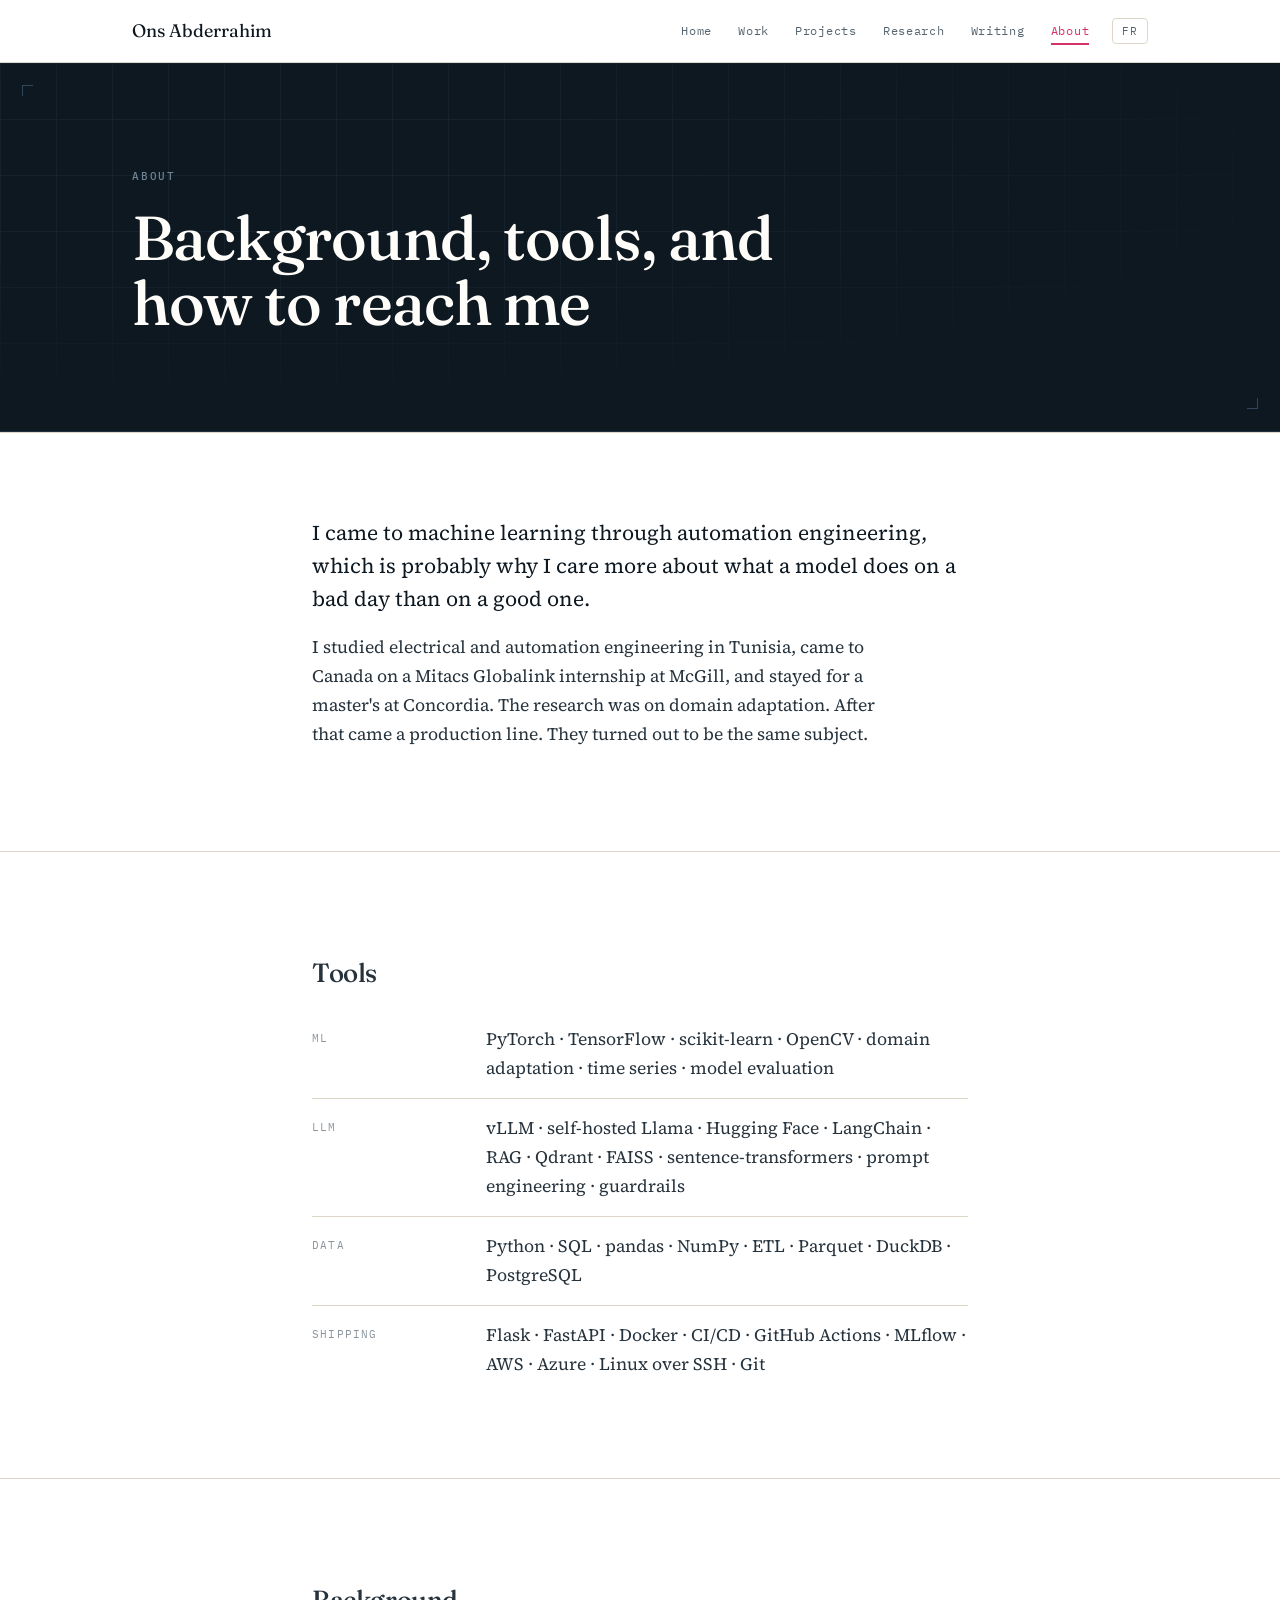
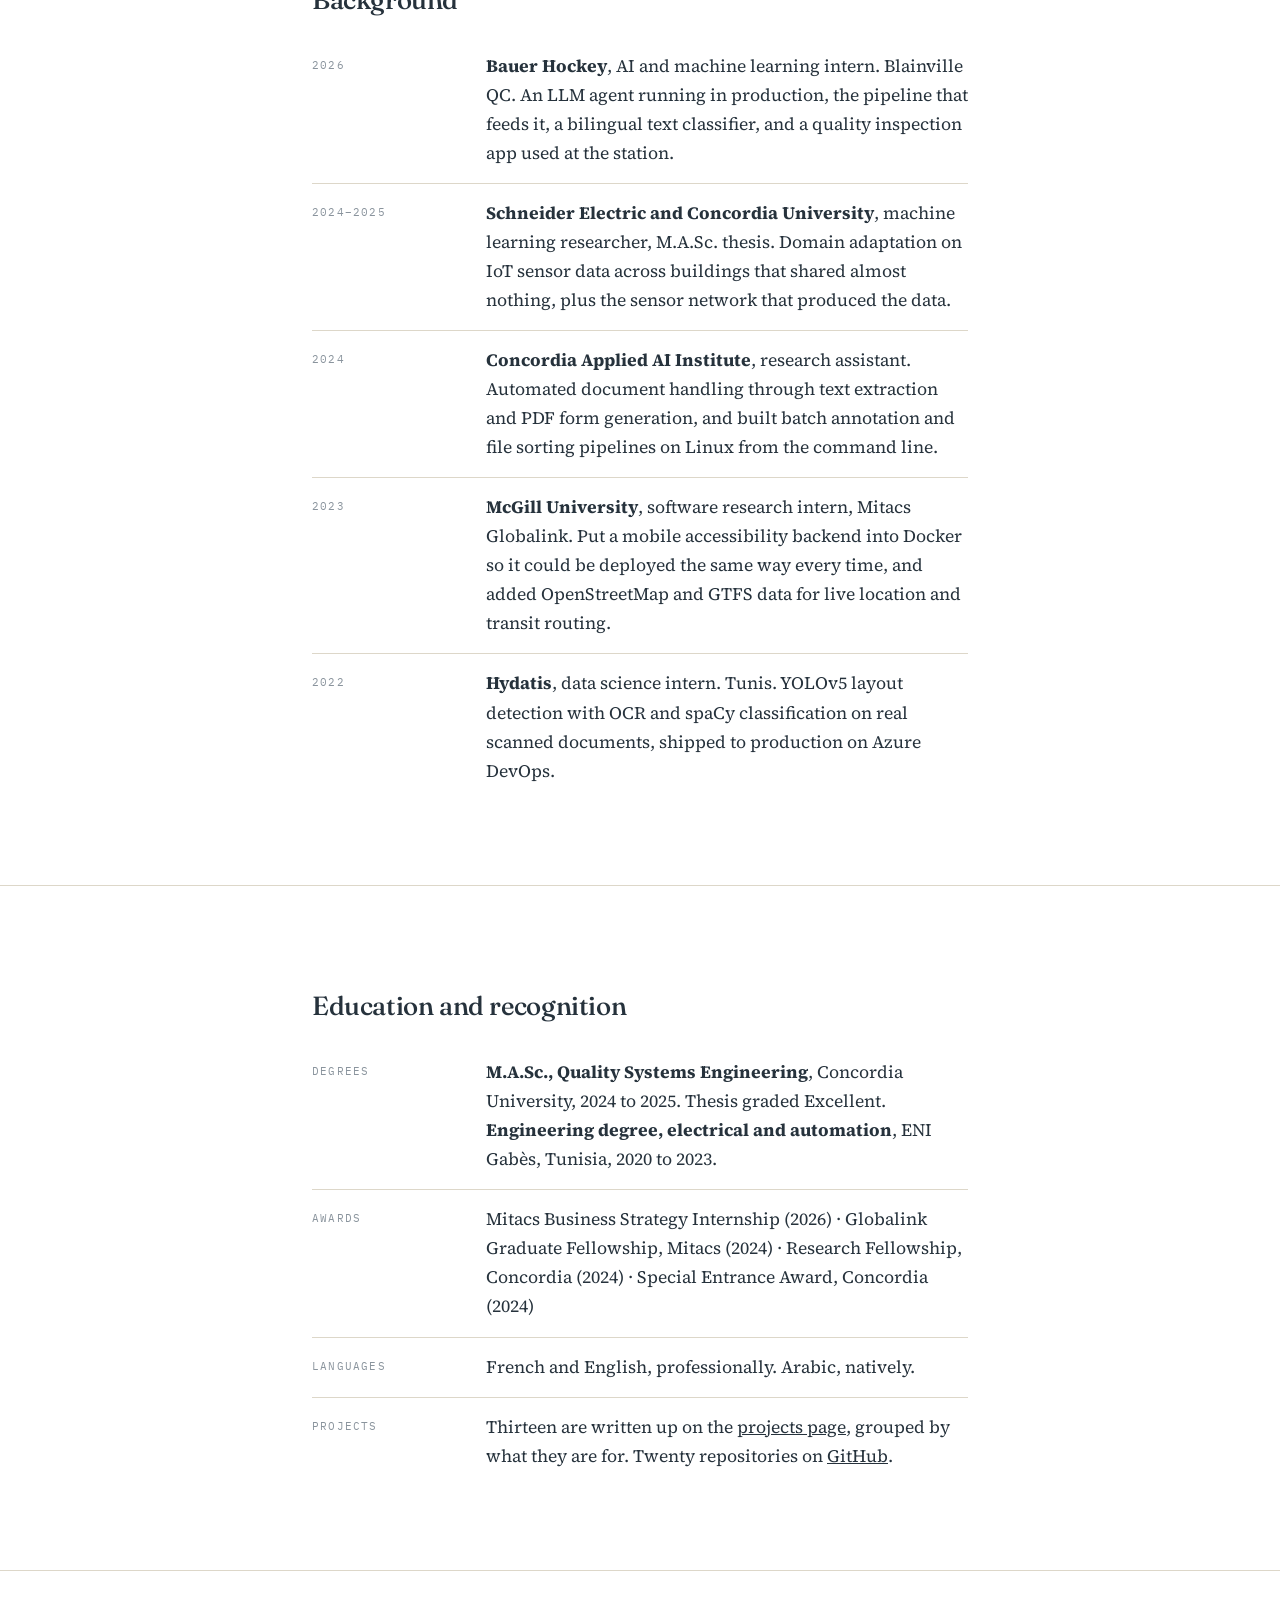
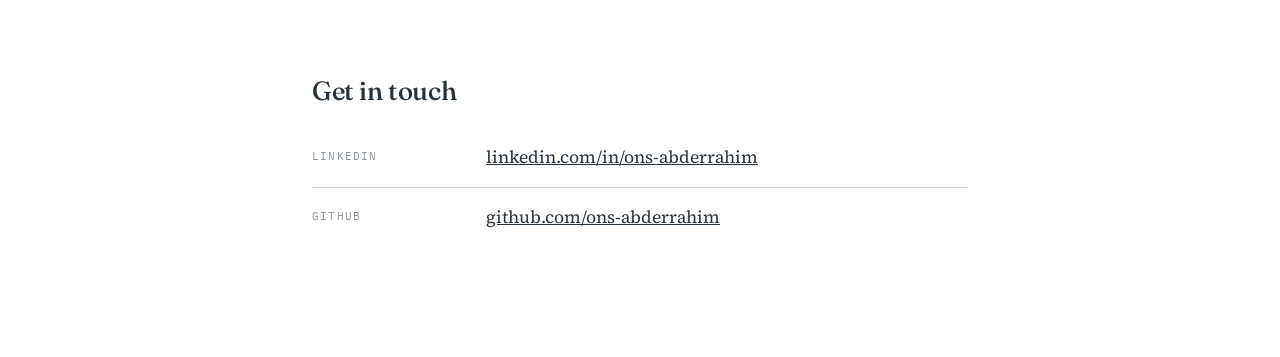
==== commit 00accdc4: "Add files via upload" ====
--- a/about.html
+++ b/about.html
@@ -27,8 +27,8 @@
 <section><div class="wrap narrow">
   <p class="lead" data-en>I came to machine learning through automation engineering, which is probably why I care more about what a model does on a bad day than on a good one.</p>
   <p class="lead" data-fr>Je suis venue à l'apprentissage automatique par le génie de l'automatisation, ce qui explique sans doute pourquoi je m'intéresse plus à ce qu'un modèle fait un mauvais jour qu'un bon.</p>
-  <p data-en>I studied electrical and automation engineering in Tunisia, came to Canada on a Mitacs Globalink internship at McGill, and stayed for a master's at Concordia. The research was on domain adaptation. The year after that was spent on a production line. They turned out to be the same subject.</p>
-  <p data-fr>J'ai étudié le génie électrique et automatique en Tunisie, je suis venue au Canada pour un stage Mitacs Globalink à McGill, et je suis restée pour une maîtrise à Concordia. La recherche portait sur l'adaptation de domaine. L'année suivante s'est passée sur une ligne de production. Il s'est avéré que c'était le même sujet.</p>
+  <p data-en>I studied electrical and automation engineering in Tunisia, came to Canada on a Mitacs Globalink internship at McGill, and stayed for a master's at Concordia. The research was on domain adaptation. After that came a production line. They turned out to be the same subject.</p>
+  <p data-fr>J'ai étudié le génie électrique et automatique en Tunisie, je suis venue au Canada pour un stage Mitacs Globalink à McGill, et je suis restée pour une maîtrise à Concordia. La recherche portait sur l'adaptation de domaine. Ensuite est venue une ligne de production. Il s'est avéré que c'était le même sujet.</p>
 </div></section>
 
 <section><div class="wrap narrow">
@@ -76,8 +76,6 @@
 
 <section><div class="wrap narrow">
   <h2 data-en>Get in touch</h2><h2 data-fr>Me joindre</h2>
-  <p data-en>I am in Montréal and open to roles here, in Toronto or Ottawa, or remote within Canada. The fastest way to reach me is LinkedIn.</p>
-  <p data-fr>Je suis à Montréal et ouverte à des postes ici, à Toronto ou à Ottawa, ou à distance au Canada. Le plus rapide pour me joindre est LinkedIn.</p>
   <div class="row"><div class="k">LinkedIn</div><div class="v"><a href="https://www.linkedin.com/in/ons-abderrahim/" target="_blank" rel="noopener">linkedin.com/in/ons-abderrahim</a></div></div>
   <div class="row"><div class="k">GitHub</div><div class="v"><a href="https://github.com/ons-abderrahim" target="_blank" rel="noopener">github.com/ons-abderrahim</a></div></div>
 </div></section>
--- a/style.css
+++ b/style.css
@@ -4,7 +4,7 @@
    =================================================================== */
 :root{
   --ink:#0E1821; --ink-2:#16232F; --line:#1E2E3C;
-  --paper:#F7F5F0; --paper-2:#EFEBE2; --rule:#DDD7C9;
+  --paper:#FFFFFF; --paper-2:#EFEBE2; --rule:#DDD7C9;
   --body:#26323C; --mid:#55646F; --muted:#8A949D;
   --sig:#D4326B; --sig-2:#A8214F; --sig-soft:#FBE7EF;
   --blue:#2E6F8E;
@@ -31,7 +31,7 @@
 .lab-sig{color:var(--sig)}
 
 /* ================= HEADER ================= */
-.head{position:sticky;top:0;z-index:40;background:rgba(247,245,240,.88);
+.head{position:sticky;top:0;z-index:40;background:rgba(255,255,255,.90);
   backdrop-filter:saturate(1.4) blur(10px);border-bottom:1px solid var(--rule)}
 .head .wrap{display:flex;align-items:center;justify-content:space-between;height:62px;gap:26px}
 .brand{font-family:var(--disp);font-size:18px;text-decoration:none;color:var(--ink);
@@ -112,7 +112,7 @@
   border-bottom:1px solid var(--rule);border-left:2px solid transparent;
   transition:border-color .3s,padding-left .3s,background .3s}
 .proj:last-child{border-bottom:0}
-.proj:hover{border-left-color:var(--sig);padding-left:26px;background:#FFFDF9}
+.proj:hover{border-left-color:var(--sig);padding-left:26px;background:#FBF9F5}
 .proj .ph{display:flex;align-items:baseline;justify-content:space-between;gap:16px;flex-wrap:wrap}
 .proj h4{font-family:var(--disp);font-size:19px;line-height:1.25;margin:0;color:var(--ink);font-weight:500}
 .proj:hover h4{color:var(--sig)}
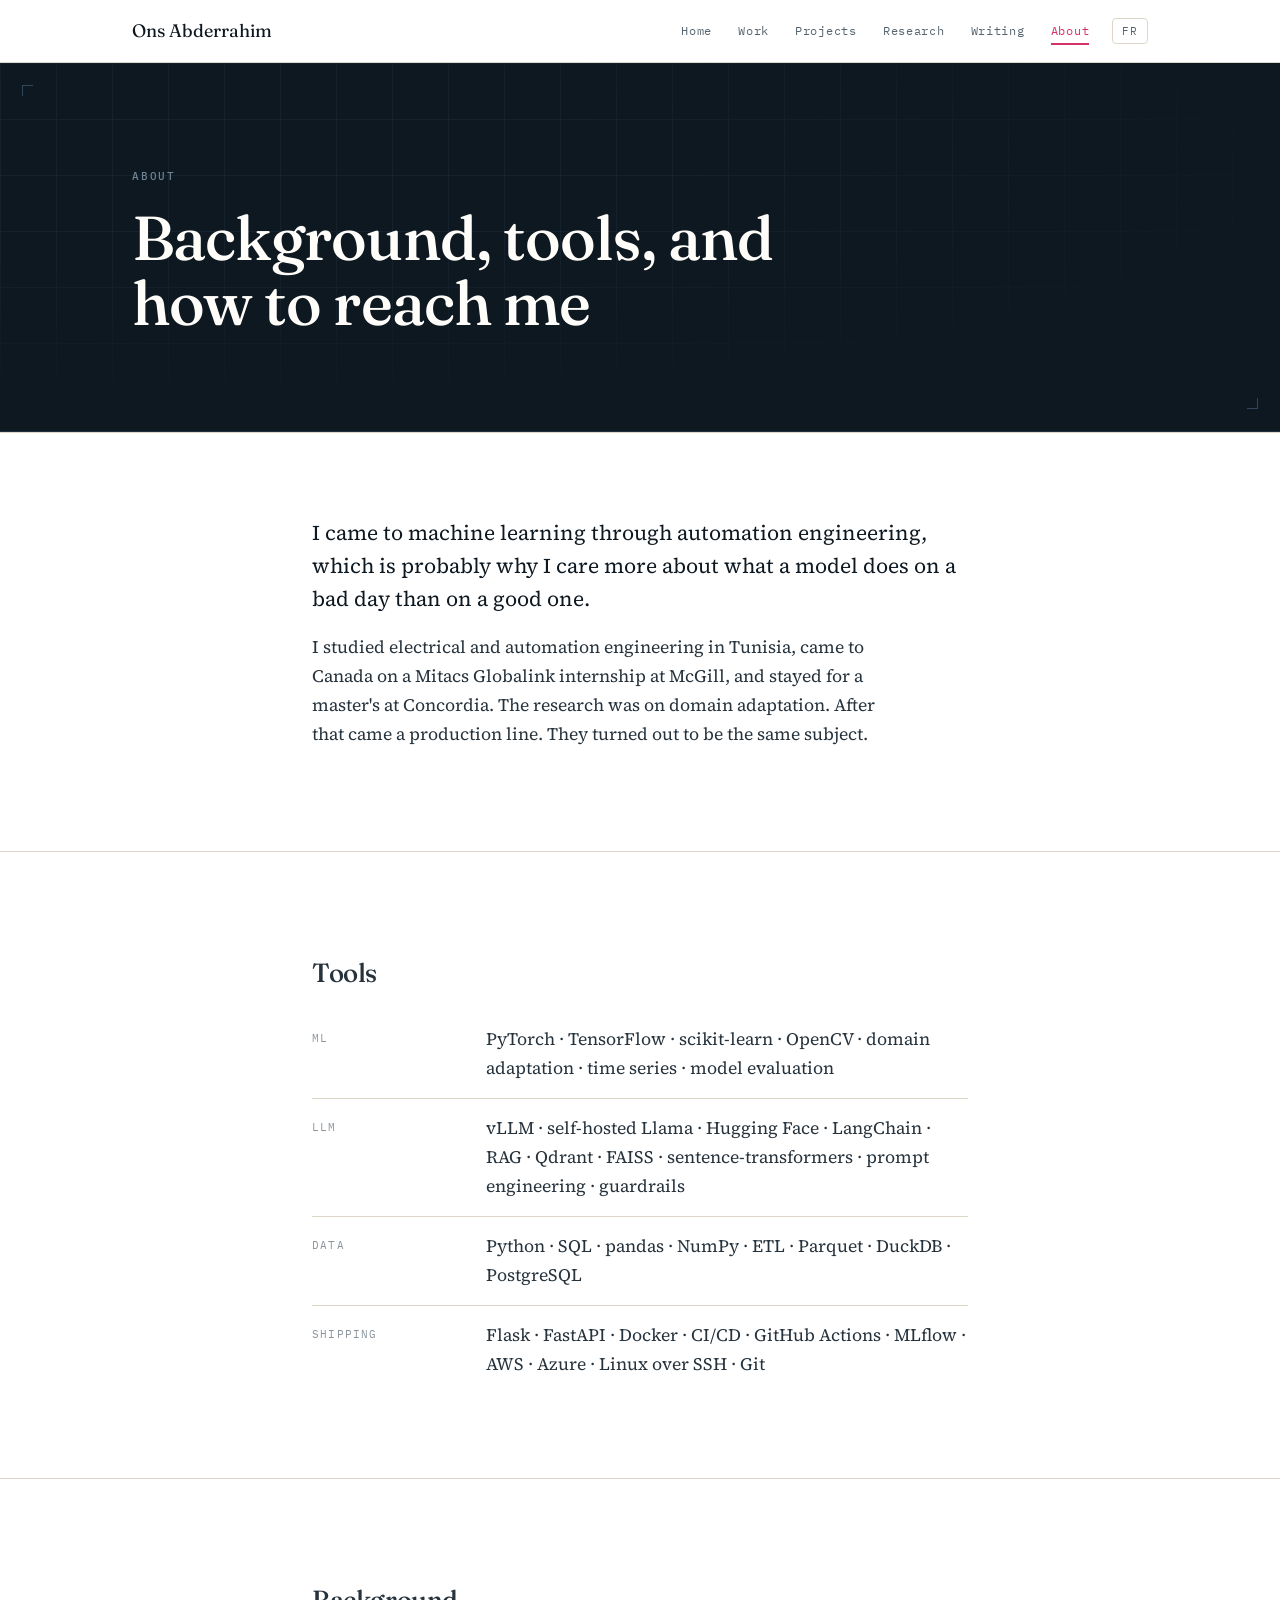
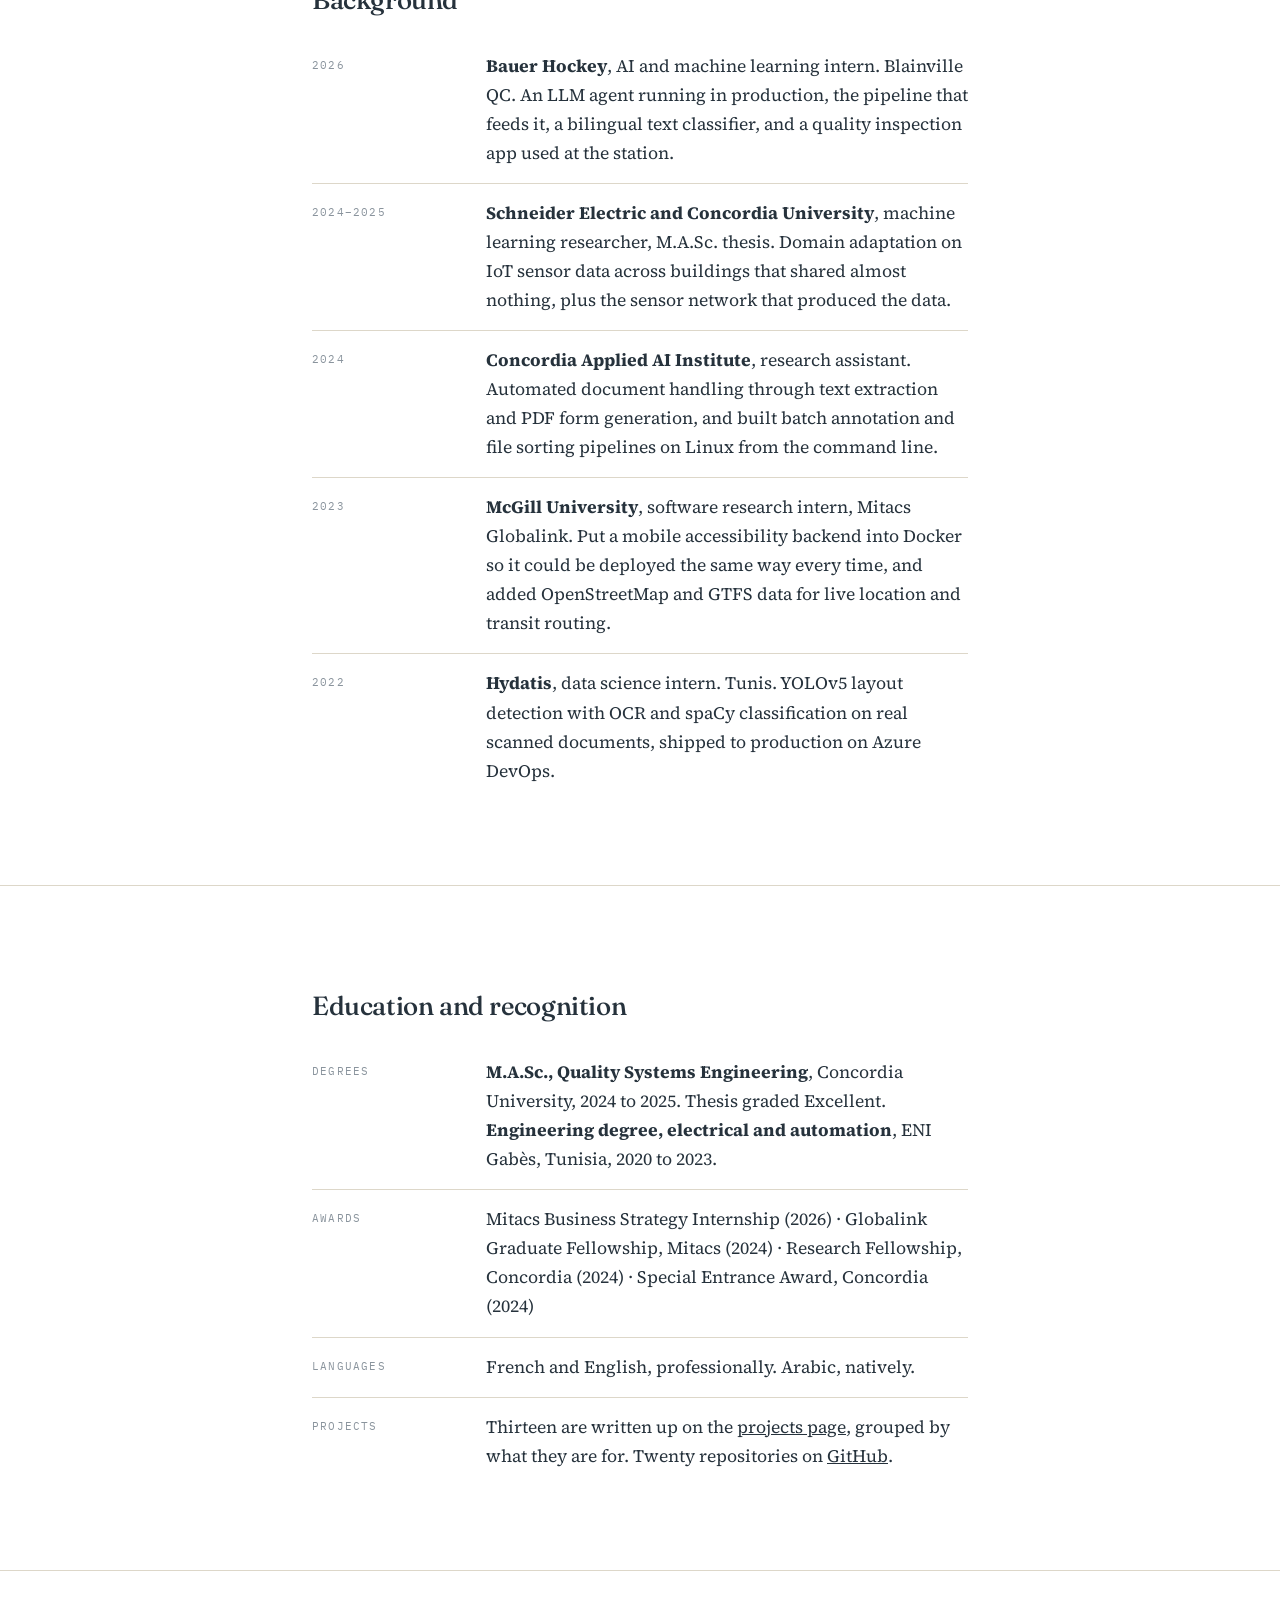
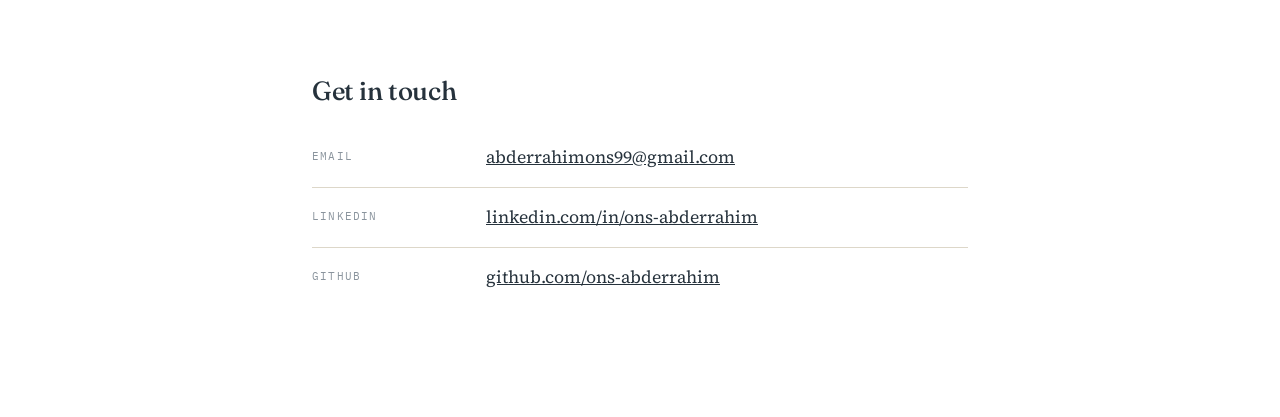
==== commit 42da3c0b: "Add files via upload" ====
--- a/about.html
+++ b/about.html
@@ -76,6 +76,7 @@
 
 <section><div class="wrap narrow">
   <h2 data-en>Get in touch</h2><h2 data-fr>Me joindre</h2>
+  <div class="row"><div class="k" data-en>Email</div><div class="k" data-fr>Courriel</div><div class="v"><a href="mailto:abderrahimons99@gmail.com">abderrahimons99@gmail.com</a></div></div>
   <div class="row"><div class="k">LinkedIn</div><div class="v"><a href="https://www.linkedin.com/in/ons-abderrahim/" target="_blank" rel="noopener">linkedin.com/in/ons-abderrahim</a></div></div>
   <div class="row"><div class="k">GitHub</div><div class="v"><a href="https://github.com/ons-abderrahim" target="_blank" rel="noopener">github.com/ons-abderrahim</a></div></div>
 </div></section>
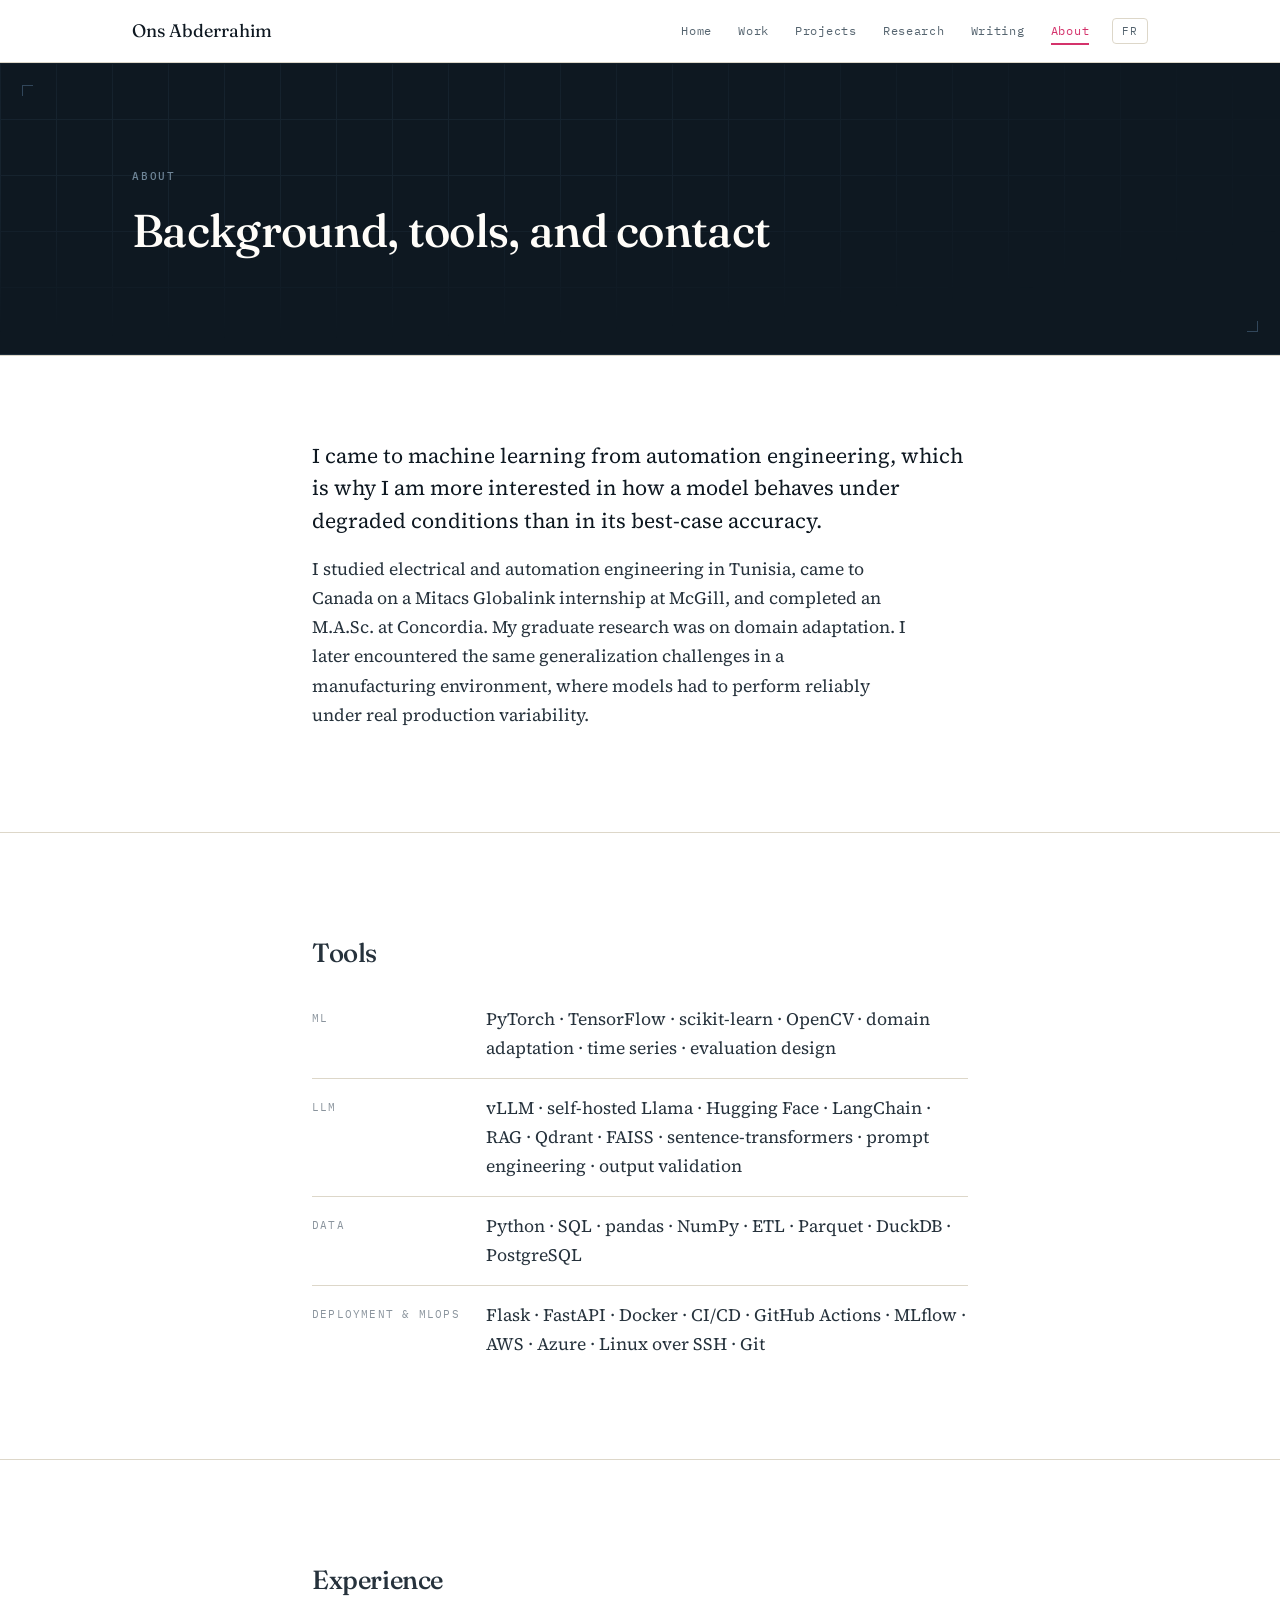
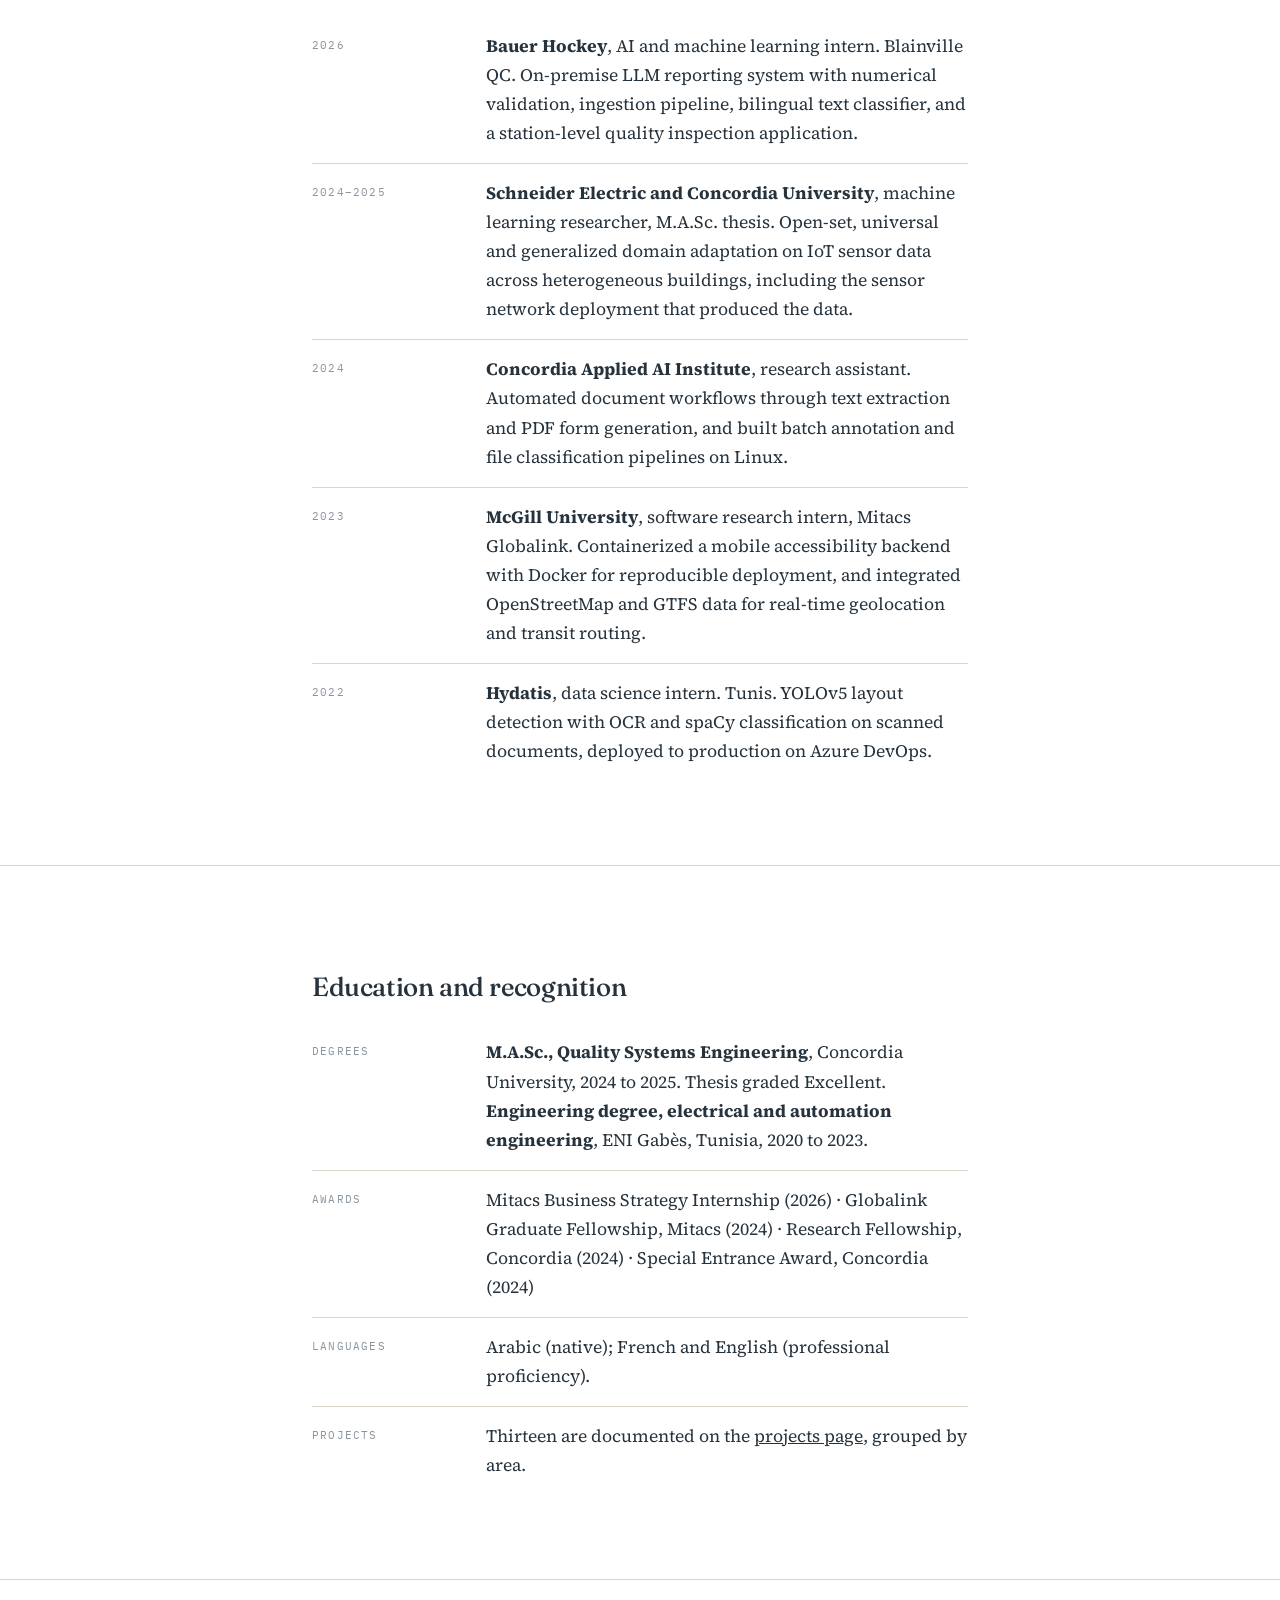
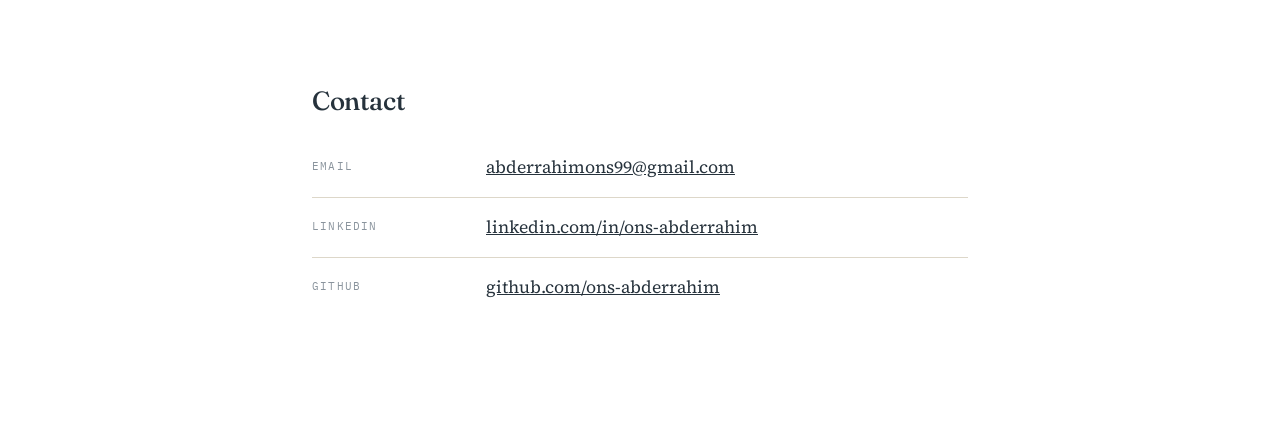
==== commit 034e6159: "Add files via upload" ====
--- a/about.html
+++ b/about.html
@@ -4,7 +4,7 @@
 <meta charset="utf-8">
 <meta name="viewport" content="width=device-width,initial-scale=1">
 <title>About | Ons Abderrahim</title>
-<meta name="description" content="Background, tools, education and how to get in touch.">
+<meta name="description" content="Background, tools, education and contact.">
 <link rel="preconnect" href="https://fonts.googleapis.com"><link rel="preconnect" href="https://fonts.gstatic.com" crossorigin>
 <link href="https://fonts.googleapis.com/css2?family=Fraunces:opsz,wght@9..144,400..600&family=IBM+Plex+Mono:wght@400;500&family=Source+Serif+4:opsz,wght@8..60,400;600&display=swap" rel="stylesheet">
 <link rel="stylesheet" href="style.css"></head><body>
@@ -20,62 +20,62 @@
 <main>
 <section class="hero"><span class="tick tl"></span><span class="tick br"></span><div class="wrap">
   <p class="lab" data-en>About</p><p class="lab" data-fr>À propos</p>
-  <h1 data-en>Background, tools, and how to reach me</h1>
-  <h1 data-fr>Parcours, outils, et comment me joindre</h1>
+  <h1 data-en>Background, tools, and contact</h1>
+  <h1 data-fr>Parcours, outils et contact</h1>
 </div></section>
 
 <section><div class="wrap narrow">
-  <p class="lead" data-en>I came to machine learning through automation engineering, which is probably why I care more about what a model does on a bad day than on a good one.</p>
-  <p class="lead" data-fr>Je suis venue à l'apprentissage automatique par le génie de l'automatisation, ce qui explique sans doute pourquoi je m'intéresse plus à ce qu'un modèle fait un mauvais jour qu'un bon.</p>
-  <p data-en>I studied electrical and automation engineering in Tunisia, came to Canada on a Mitacs Globalink internship at McGill, and stayed for a master's at Concordia. The research was on domain adaptation. After that came a production line. They turned out to be the same subject.</p>
-  <p data-fr>J'ai étudié le génie électrique et automatique en Tunisie, je suis venue au Canada pour un stage Mitacs Globalink à McGill, et je suis restée pour une maîtrise à Concordia. La recherche portait sur l'adaptation de domaine. Ensuite est venue une ligne de production. Il s'est avéré que c'était le même sujet.</p>
+  <p class="lead" data-en>I came to machine learning from automation engineering, which is why I am more interested in how a model behaves under degraded conditions than in its best-case accuracy.</p>
+  <p class="lead" data-fr>Je suis venue à l'apprentissage automatique par le génie de l'automatisation, ce qui explique mon intérêt pour le comportement d'un modèle en conditions dégradées plutôt que pour sa meilleure exactitude.</p>
+  <p data-en>I studied electrical and automation engineering in Tunisia, came to Canada on a Mitacs Globalink internship at McGill, and completed an M.A.Sc. at Concordia. My graduate research was on domain adaptation. I later encountered the same generalization challenges in a manufacturing environment, where models had to perform reliably under real production variability.</p>
+  <p data-fr>J'ai étudié le génie électrique et automatique en Tunisie, je suis venue au Canada dans le cadre d'un stage Mitacs Globalink à McGill, puis j'ai complété une M.A.Sc. à Concordia. Mes travaux de maîtrise portaient sur l'adaptation de domaine. J'ai ensuite retrouvé les mêmes enjeux de généralisation en milieu manufacturier, où les modèles devaient rester fiables face à la variabilité réelle de la production.</p>
 </div></section>
 
 <section><div class="wrap narrow">
   <h2 data-en>Tools</h2><h2 data-fr>Outils</h2>
-  <div class="row"><div class="k">ML</div><div class="v">PyTorch · TensorFlow · scikit-learn · OpenCV · domain adaptation · time series · model evaluation</div></div>
-  <div class="row"><div class="k">LLM</div><div class="v">vLLM · self-hosted Llama · Hugging Face · LangChain · RAG · Qdrant · FAISS · sentence-transformers · prompt engineering · guardrails</div></div>
+  <div class="row"><div class="k">ML</div><div class="v">PyTorch · TensorFlow · scikit-learn · OpenCV · domain adaptation · time series · evaluation design</div></div>
+  <div class="row"><div class="k">LLM</div><div class="v">vLLM · self-hosted Llama · Hugging Face · LangChain · RAG · Qdrant · FAISS · sentence-transformers · prompt engineering · output validation</div></div>
   <div class="row"><div class="k" data-en>Data</div><div class="k" data-fr>Données</div><div class="v">Python · SQL · pandas · NumPy · ETL · Parquet · DuckDB · PostgreSQL</div></div>
-  <div class="row"><div class="k" data-en>Shipping</div><div class="k" data-fr>Livraison</div><div class="v">Flask · FastAPI · Docker · CI/CD · GitHub Actions · MLflow · AWS · Azure · Linux over SSH · Git</div></div>
+  <div class="row"><div class="k" data-en>Deployment &amp; MLOps</div><div class="k" data-fr>Déploiement et MLOps</div><div class="v">Flask · FastAPI · Docker · CI/CD · GitHub Actions · MLflow · AWS · Azure · Linux over SSH · Git</div></div>
 </div></section>
 
 <section><div class="wrap narrow">
-  <h2 data-en>Background</h2><h2 data-fr>Parcours</h2>
+  <h2 data-en>Experience</h2><h2 data-fr>Expérience</h2>
   <div class="row"><div class="k">2026</div><div class="v">
-    <p data-en><strong>Bauer Hockey</strong>, AI and machine learning intern. Blainville QC. An LLM agent running in production, the pipeline that feeds it, a bilingual text classifier, and a quality inspection app used at the station.</p>
-    <p data-fr><strong>Bauer Hockey</strong>, stagiaire IA et apprentissage automatique. Blainville QC. Un agent LLM en production, le pipeline qui l'alimente, un classifieur de texte bilingue, et une application d'inspection qualité utilisée au poste.</p></div></div>
+    <p data-en><strong>Bauer Hockey</strong>, AI and machine learning intern. Blainville QC. On-premise LLM reporting system with numerical validation, ingestion pipeline, bilingual text classifier, and a station-level quality inspection application.</p>
+    <p data-fr><strong>Bauer Hockey</strong>, stagiaire IA et apprentissage automatique. Blainville QC. Système de reporting par LLM hébergé sur site avec validation numérique, pipeline d'ingestion, classifieur de texte bilingue et application d'inspection qualité au poste de travail.</p></div></div>
   <div class="row"><div class="k">2024&ndash;2025</div><div class="v">
-    <p data-en><strong>Schneider Electric and Concordia University</strong>, machine learning researcher, M.A.Sc. thesis. Domain adaptation on IoT sensor data across buildings that shared almost nothing, plus the sensor network that produced the data.</p>
-    <p data-fr><strong>Schneider Electric et Université Concordia</strong>, chercheuse en apprentissage automatique, mémoire de M.A.Sc. Adaptation de domaine sur données de capteurs IoT dans des bâtiments n'ayant presque rien en commun, ainsi que le réseau de capteurs qui produisait ces données.</p></div></div>
+    <p data-en><strong>Schneider Electric and Concordia University</strong>, machine learning researcher, M.A.Sc. thesis. Open-set, universal and generalized domain adaptation on IoT sensor data across heterogeneous buildings, including the sensor network deployment that produced the data.</p>
+    <p data-fr><strong>Schneider Electric et Université Concordia</strong>, chercheuse en apprentissage automatique, mémoire de M.A.Sc. Adaptation de domaine ouverte, universelle et généralisée sur données de capteurs IoT dans des bâtiments hétérogènes, y compris le déploiement du réseau de capteurs à l'origine de ces données.</p></div></div>
   <div class="row"><div class="k">2024</div><div class="v">
-    <p data-en><strong>Concordia Applied AI Institute</strong>, research assistant. Automated document handling through text extraction and PDF form generation, and built batch annotation and file sorting pipelines on Linux from the command line.</p>
-    <p data-fr><strong>Concordia Applied AI Institute</strong>, assistante de recherche. Automatisation du traitement documentaire par extraction de texte et génération de formulaires PDF, et pipelines d'annotation par lots et de tri de fichiers sous Linux en ligne de commande.</p></div></div>
+    <p data-en><strong>Concordia Applied AI Institute</strong>, research assistant. Automated document workflows through text extraction and PDF form generation, and built batch annotation and file classification pipelines on Linux.</p>
+    <p data-fr><strong>Concordia Applied AI Institute</strong>, assistante de recherche. Automatisation de flux documentaires par extraction de texte et génération de formulaires PDF, et conception de pipelines d'annotation par lots et de classification de fichiers sous Linux.</p></div></div>
   <div class="row"><div class="k">2023</div><div class="v">
-    <p data-en><strong>McGill University</strong>, software research intern, Mitacs Globalink. Put a mobile accessibility backend into Docker so it could be deployed the same way every time, and added OpenStreetMap and GTFS data for live location and transit routing.</p>
-    <p data-fr><strong>Université McGill</strong>, stagiaire de recherche logicielle, Mitacs Globalink. Mise sous Docker d'un backend d'application d'accessibilité pour un déploiement identique à chaque fois, et intégration des données OpenStreetMap et GTFS pour la localisation en direct et le calcul d'itinéraires.</p></div></div>
+    <p data-en><strong>McGill University</strong>, software research intern, Mitacs Globalink. Containerized a mobile accessibility backend with Docker for reproducible deployment, and integrated OpenStreetMap and GTFS data for real-time geolocation and transit routing.</p>
+    <p data-fr><strong>Université McGill</strong>, stagiaire de recherche logicielle, Mitacs Globalink. Conteneurisation d'un backend d'application mobile d'accessibilité avec Docker pour un déploiement reproductible, et intégration des données OpenStreetMap et GTFS pour la géolocalisation et le calcul d'itinéraires en temps réel.</p></div></div>
   <div class="row"><div class="k">2022</div><div class="v">
-    <p data-en><strong>Hydatis</strong>, data science intern. Tunis. YOLOv5 layout detection with OCR and spaCy classification on real scanned documents, shipped to production on Azure DevOps.</p>
-    <p data-fr><strong>Hydatis</strong>, stagiaire en science des données. Tunis. Détection de mise en page YOLOv5 avec OCR et classification spaCy sur de vrais documents numérisés, mise en production sur Azure DevOps.</p></div></div>
+    <p data-en><strong>Hydatis</strong>, data science intern. Tunis. YOLOv5 layout detection with OCR and spaCy classification on scanned documents, deployed to production on Azure DevOps.</p>
+    <p data-fr><strong>Hydatis</strong>, stagiaire en science des données. Tunis. Détection de mise en page par YOLOv5 avec OCR et classification spaCy sur documents numérisés, mise en production sur Azure DevOps.</p></div></div>
 </div></section>
 
 <section><div class="wrap narrow">
   <h2 data-en>Education and recognition</h2><h2 data-fr>Formation et distinctions</h2>
   <div class="row"><div class="k" data-en>Degrees</div><div class="k" data-fr>Diplômes</div><div class="v">
-    <p data-en><strong>M.A.Sc., Quality Systems Engineering</strong>, Concordia University, 2024 to 2025. Thesis graded Excellent.<br><strong>Engineering degree, electrical and automation</strong>, ENI Gabès, Tunisia, 2020 to 2023.</p>
+    <p data-en><strong>M.A.Sc., Quality Systems Engineering</strong>, Concordia University, 2024 to 2025. Thesis graded Excellent.<br><strong>Engineering degree, electrical and automation engineering</strong>, ENI Gabès, Tunisia, 2020 to 2023.</p>
     <p data-fr><strong>M.A.Sc., ingénierie des systèmes qualité</strong>, Université Concordia, 2024 à 2025. Mémoire classé Excellent.<br><strong>Diplôme d'ingénieur, génie électrique et automatique</strong>, ENI Gabès, Tunisie, 2020 à 2023.</p></div></div>
   <div class="row"><div class="k" data-en>Awards</div><div class="k" data-fr>Distinctions</div><div class="v">
     <p data-en>Mitacs Business Strategy Internship (2026) &middot; Globalink Graduate Fellowship, Mitacs (2024) &middot; Research Fellowship, Concordia (2024) &middot; Special Entrance Award, Concordia (2024)</p>
     <p data-fr>Stage Mitacs en stratégie d'affaires (2026) &middot; Bourse Globalink Graduate Fellowship, Mitacs (2024) &middot; Bourse de recherche, Concordia (2024) &middot; Bourse d'excellence à l'entrée, Concordia (2024)</p></div></div>
   <div class="row"><div class="k" data-en>Languages</div><div class="k" data-fr>Langues</div><div class="v">
-    <p data-en>French and English, professionally. Arabic, natively.</p>
-    <p data-fr>Français et anglais, professionnellement. Arabe, langue maternelle.</p></div></div>
+    <p data-en>Arabic (native); French and English (professional proficiency).</p>
+    <p data-fr>Arabe (langue maternelle) ; français et anglais (maîtrise professionnelle).</p></div></div>
   <div class="row"><div class="k" data-en>Projects</div><div class="k" data-fr>Projets</div><div class="v">
-    <p data-en>Thirteen are written up on the <a href="projects.html">projects page</a>, grouped by what they are for. Twenty repositories on <a href="https://github.com/ons-abderrahim" target="_blank" rel="noopener">GitHub</a>.</p>
-    <p data-fr>Treize sont détaillés sur la <a href="projects.html">page projets</a>, regroupés par finalité. Vingt dépôts sur <a href="https://github.com/ons-abderrahim" target="_blank" rel="noopener">GitHub</a>.</p></div></div>
+    <p data-en>Thirteen are documented on the <a href="projects.html">projects page</a>, grouped by area.</p>
+    <p data-fr>Treize sont documentés sur la <a href="projects.html">page projets</a>, regroupés par domaine.</p></div></div>
 </div></section>
 
 <section><div class="wrap narrow">
-  <h2 data-en>Get in touch</h2><h2 data-fr>Me joindre</h2>
+  <h2 data-en>Contact</h2><h2 data-fr>Contact</h2>
   <div class="row"><div class="k" data-en>Email</div><div class="k" data-fr>Courriel</div><div class="v"><a href="mailto:abderrahimons99@gmail.com">abderrahimons99@gmail.com</a></div></div>
   <div class="row"><div class="k">LinkedIn</div><div class="v"><a href="https://www.linkedin.com/in/ons-abderrahim/" target="_blank" rel="noopener">linkedin.com/in/ons-abderrahim</a></div></div>
   <div class="row"><div class="k">GitHub</div><div class="v"><a href="https://github.com/ons-abderrahim" target="_blank" rel="noopener">github.com/ons-abderrahim</a></div></div>
--- a/style.css
+++ b/style.css
@@ -59,7 +59,7 @@
   -webkit-mask-image:radial-gradient(120% 90% at 22% 30%,#000 20%,transparent 72%)}
 .hero .wrap{position:relative}
 .hero .lab{color:#6E8496}
-.hero h1{font-size:clamp(34px,5.4vw,62px);line-height:1.05;color:#FFFDF9;margin:20px 0 0;max-width:17ch}
+.hero h1{font-size:clamp(30px,4.1vw,46px);line-height:1.14;color:#FFFDF9;margin:20px 0 0;max-width:30ch}
 .hero h1 .sw{color:var(--sig);display:inline-block;position:relative}
 .hero h1 .sw::after{content:"";position:absolute;left:-2px;right:-2px;bottom:.1em;height:.42em;
   background:rgba(212,50,107,.22);transform:scaleX(0);transform-origin:left;
